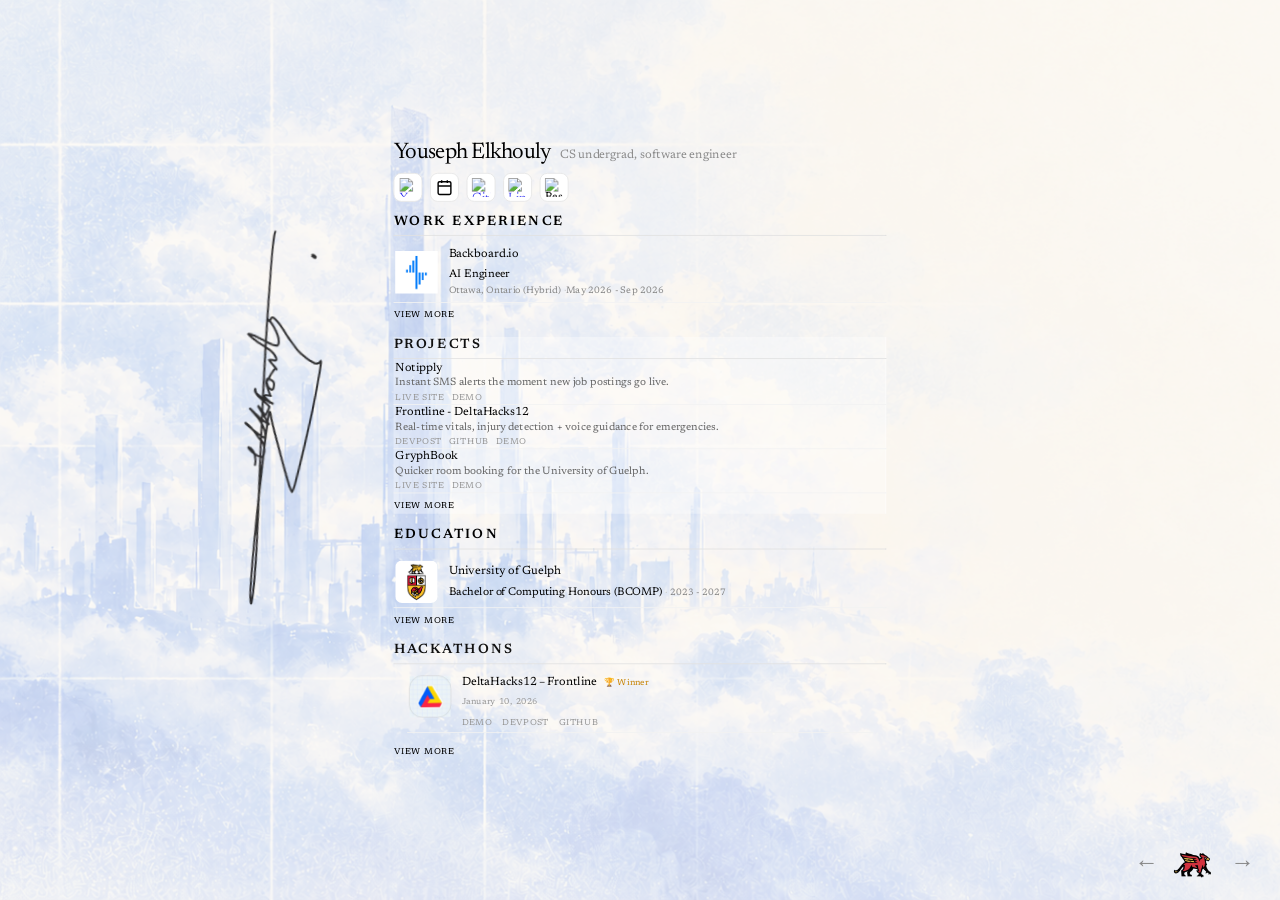
==== index.html @ 1db273cf "Add flashing baby blue star favicon" ====
<!DOCTYPE html>
<html lang="en">
<head>
  <meta charset="UTF-8" />
  <meta name="viewport" content="width=device-width, initial-scale=1.0" />
  <title>Youseph Elkhouly</title>
  <link href="https://fonts.googleapis.com/css2?family=Caveat:wght@500;600&display=swap" rel="stylesheet" />
  <link rel="preconnect" href="https://fonts.googleapis.com" />
  <link rel="preconnect" href="https://fonts.gstatic.com" crossorigin />
  <link href="https://fonts.googleapis.com/css2?family=Inter:wght@400;500;600;700&display=swap" rel="stylesheet" />
  <!-- Preconnect to external resources for faster loading -->
  <link rel="preconnect" href="https://cdn.jsdelivr.net" crossorigin />
  <link rel="preconnect" href="https://img.icons8.com" crossorigin />
  <link rel="dns-prefetch" href="https://cdn.jsdelivr.net" />
  <link rel="dns-prefetch" href="https://img.icons8.com" />
  <link rel="icon" type="image/svg+xml" href="favicon-star.svg" />
  <script>
    // Prevent flash by marking page as loaded immediately
    (function() {
      if (document.readyState === 'loading') {
        document.addEventListener('DOMContentLoaded', function() {
          document.documentElement.classList.add('page-loaded');
        });
      } else {
        document.documentElement.classList.add('page-loaded');
      }
    })();
  </script>
  <style>
    :root {
      --bg-color: #ffffff;
      --accent-color: #000000;
      --text-color: #000000;
      --light-accent: #000000;
    }
    * {
      margin: 0;
      padding: 0;
      box-sizing: border-box;
    }

    input, textarea, select, button {
      font-family: 'Helvetica Neue', Helvetica, Arial, sans-serif;
    }
    html, body {
      scroll-behavior: smooth;
      font-family: 'Helvetica Neue', Helvetica, Arial, sans-serif;
      font-weight: 300;
      overflow-x: hidden;
      background-color: var(--bg-color);
      color: var(--text-color);
      cursor: auto; /* Use default cursor */
    }

    /* Prevent flash of unstyled content - smooth loading */
    html {
      opacity: 1;
      transition: opacity 0.2s ease-in;
    }
    /* Custom Cursor - Disabled to prevent lag */
    .custom-cursor,
    .custom-cursor-dot {
      display: none;
    }

    /* Scroll Progress Indicator */
    .scroll-progress {
      position: fixed;
      top: 0;
      left: 0;
      width: 0%;
      height: 3px;
      background: linear-gradient(90deg, #000000, #000000);
      z-index: 10000;
      transition: width 0.1s ease-out;
      box-shadow: 0 2px 10px rgba(0, 0, 0, 0.3);
    }

    /* Top-left name + tagline + vertical social icons */
    .site-header {
      position: fixed;
      top: 1.75rem;
      left: 2rem;
      z-index: 1000;
      display: flex;
      flex-direction: column;
      align-items: flex-start;
      gap: 1.25rem;
    }
    .site-header-top {
      display: flex;
      align-items: baseline;
      gap: 0.9rem;
    }
    .site-brand {
      font-size: 1.25rem;
      font-weight: 700;
      letter-spacing: -0.02em;
      color: #000000;
      text-decoration: none;
    }
    .site-tagline {
      font-size: 0.95rem;
      font-weight: 400;
      color: #555555;
      white-space: nowrap;
    }
    .site-header .icon-buttons {
      margin-top: 0;
      flex-direction: column;
      align-items: flex-start;
      justify-content: flex-start;
      gap: 12px;
    }
    @media (max-width: 600px) {
      .site-header { top: 1.25rem; left: 1.25rem; gap: 0.9rem; }
      .site-brand { font-size: 1.05rem; }
      .site-tagline { display: none; }
    }

    nav {
      position: fixed;
      top: 0;
      left: 0;
      width: 100%;
      background: #ffffff;
      display: flex;
      justify-content: center;
      align-items: center;
      padding: 1rem 0;
      z-index: 1000;
      box-shadow: 0 1px 4px rgba(0,0,0,0.1);
      backdrop-filter: blur(10px);
      transition: box-shadow 0.3s ease;
      font-family: 'Helvetica Neue', Helvetica, Arial, sans-serif;
    }

    nav.scrolled {
      box-shadow: 0 4px 20px rgba(0,0,0,0.15);
    }
    nav a {
      margin: 0 8px;
      text-decoration: none;
      color: var(--accent-color);
      font-weight: 300;
      transition: all 0.3s ease;
      padding: 8px 12px;
      border-radius: 0;
      background-color: transparent;
    }
    nav a:hover {
      color: #ffffff;
      background-color: var(--accent-color);
      transform: translateY(-2px);
    }
    section {
      min-height: 100vh;
      padding: 100px 20px 40px;
      display: flex;
      flex-direction: column;
      justify-content: center;
      align-items: center;
      opacity: 1;
      transform: translateY(0);
      transition: transform 0.6s ease-out, opacity 0.6s ease-out;
    }

    /* Defer rendering of below-fold sections for faster initial paint */
    section:not(#hero) {
      content-visibility: auto;
      contain-intrinsic-size: 0 100vh;
    }

    /* Only animate sections that are not initially visible - prevent flash */
    html:not(.page-loaded) section:not(#hero) {
      opacity: 0;
      transform: translateY(50px);
      animation: fadeInUp 1s ease-out forwards;
    }

    section.visible {
      opacity: 1;
      transform: translateY(0);
    }

    /* Parallax effect for sections */
    section[data-parallax] {
      transform: translateY(0);
    }

    /* Only apply animation delays if page hasn't loaded yet */
    html:not(.page-loaded) section:nth-child(2) { animation-delay: 0.3s; }
    html:not(.page-loaded) section:nth-child(3) { animation-delay: 0.6s; }
    html:not(.page-loaded) section:nth-child(4) { animation-delay: 0.9s; }
    html:not(.page-loaded) section:nth-child(5) { animation-delay: 1.2s; }

    @keyframes fadeInUp {
      to {
        opacity: 1;
        transform: translateY(0);
      }
    }

    #hero {
      background: #ffffff;
      text-align: center;
      position: relative;
      overflow: hidden;
    }

    /* Divider between hero and experience sections */
    .section-divider {
      width: 100%;
      height: 8px;
      background: #ffffff;
      margin: 0;
      padding: 0;
      border: none;
    }

    /* Animated mesh gradient background - GPU optimized, delayed start */
    #hero::before {
      content: '';
      position: absolute;
      top: -50%;
      left: -50%;
      width: 200%;
      height: 200%;
      background:
        radial-gradient(circle at 20% 30%, rgba(0, 0, 0, 0.08) 0%, transparent 50%),
        radial-gradient(circle at 80% 70%, rgba(0, 0, 0, 0.06) 0%, transparent 50%),
        radial-gradient(circle at 50% 50%, rgba(0, 0, 0, 0.04) 0%, transparent 60%);
      animation: meshMove 20s ease-in-out infinite;
      animation-delay: 1s;
      animation-play-state: paused;
      pointer-events: none;
      z-index: 0;
      will-change: transform;
      transform: translateZ(0);
    }

    /* Start background animations after page loads */
    html.page-loaded #hero::before {
      animation-play-state: running;
    }

    #hero::after {
      content: '';
      position: absolute;
      top: 0;
      left: 0;
      right: 0;
      bottom: 0;
      background:
        linear-gradient(45deg, transparent 30%, rgba(0, 0, 0, 0.02) 50%, transparent 70%),
        linear-gradient(-45deg, transparent 30%, rgba(0, 0, 0, 0.02) 50%, transparent 70%);
      background-size: 200px 200px;
      animation: gridMove 30s linear infinite;
      animation-delay: 1s;
      animation-play-state: paused;
      pointer-events: none;
      z-index: 0;
      opacity: 0.2;
      will-change: background-position;
    }

    html.page-loaded #hero::after {
      animation-play-state: running;
    }

    /* Respect user's motion preferences */
    @media (prefers-reduced-motion: reduce) {
      #hero::before,
      #hero::after,
      .hero-orb,
      .icon-btn,
      .scroll-down {
        animation: none !important;
      }
      .hero-orb {
        opacity: 0.3;
      }
    }

    @keyframes meshMove {
      0%, 100% {
        transform: translate(0, 0) scale(1) rotate(0deg);
      }
      33% {
        transform: translate(5%, 3%) scale(1.1) rotate(2deg);
      }
      66% {
        transform: translate(-3%, 5%) scale(0.95) rotate(-2deg);
      }
    }

    @keyframes gridMove {
      0% {
        background-position: 0 0;
      }
      100% {
        background-position: 200px 200px;
      }
    }

    /* Floating orbs effect */
    .hero-orbs {
      position: absolute;
      top: 0;
      left: 0;
      width: 100%;
      height: 100%;
      overflow: hidden;
      pointer-events: none;
      z-index: 0;
    }

    .hero-orb {
      position: absolute;
      border-radius: 50%;
      background: radial-gradient(circle, rgba(0, 0, 0, 0.06) 0%, transparent 70%);
      filter: blur(20px);
      animation: orbFloat 25s infinite ease-in-out;
      animation-play-state: paused;
      will-change: transform, opacity;
      transform: translateZ(0);
      backface-visibility: hidden;
      opacity: 0.3;
    }

    html.page-loaded .hero-orb {
      animation-play-state: running;
    }

    .hero-orb:nth-child(1) {
      width: 400px;
      height: 400px;
      top: 10%;
      left: 10%;
      animation-delay: 0s;
    }

    .hero-orb:nth-child(2) {
      width: 300px;
      height: 300px;
      top: 60%;
      right: 15%;
      animation-delay: 5s;
    }

    .hero-orb:nth-child(3) {
      width: 350px;
      height: 350px;
      bottom: 20%;
      left: 50%;
      animation-delay: 10s;
    }

    @keyframes orbFloat {
      0%, 100% {
        transform: translate(0, 0) scale(1);
        opacity: 0.3;
      }
      25% {
        transform: translate(50px, -80px) scale(1.2);
        opacity: 0.5;
      }
      50% {
        transform: translate(-30px, 60px) scale(0.8);
        opacity: 0.4;
      }
      75% {
        transform: translate(40px, 50px) scale(1.1);
        opacity: 0.45;
      }
    }

    /* Ensure hero content is above background */
    #hero > *:not(.hero-orbs) {
      position: relative;
      z-index: 1;
    }

    .hero-title {
      font-size: 3rem;
      margin-bottom: 1rem;
      opacity: 1;
      color: var(--text-color);
      position: relative;
      font-weight: 300;
      font-family: 'Helvetica Neue', Helvetica, Arial, sans-serif;
      display: inline-block;
      letter-spacing: 0.5px;
    }

    /* Character animation styles - GPU optimized */
    .hero-title .char {
      display: inline-block;
      opacity: 0;
      transform: translateY(30px);
      will-change: transform, opacity;
    }

    .hero-title .char.animate {
      animation: charReveal 0.5s cubic-bezier(0.16, 1, 0.3, 1) forwards;
    }

    .hero-title .char.space {
      width: 0.35em;
    }

    @keyframes charReveal {
      0% {
        opacity: 0;
        transform: translateY(30px);
      }
      100% {
        opacity: 1;
        transform: translateY(0);
      }
    }

    /* Hero title wrapper */
    .hero-title-wrapper {
      position: relative;
      display: inline-block;
    }


    /* Glow effects disabled for performance */

    /* Legacy animation fallback - only if JS fails */
    html:not(.page-loaded) .hero-title {
      opacity: 0;
      transform: translateY(30px);
      animation: heroTitleEntrance 0.6s ease-out 0.3s forwards;
    }

    @keyframes heroTitleEntrance {
      to {
        opacity: 1;
        transform: translateY(0);
      }
    }


    .hero-subtitle {
      font-size: 1.2rem;
      max-width: 600px;
      opacity: 1;
      transform: translateY(0);
      color: var(--text-color);
      font-weight: 300;
      font-family: 'Helvetica Neue', Helvetica, Arial, sans-serif;
      letter-spacing: 0.5px;
    }

    /* Only animate if page is not loaded yet */
    html:not(.page-loaded) .hero-subtitle {
      opacity: 0;
      transform: translateY(30px);
      animation: heroSubtitleEntrance 1s ease-out 0.8s forwards;
    }

    @keyframes heroSubtitleEntrance {
      0% {
        opacity: 0;
        transform: translateY(30px);
      }
      100% {
        opacity: 1;
        transform: translateY(0);
      }
    }

    @keyframes iconFloat {
      0%, 100% {
        transform: translateY(0px) rotate(0deg);
      }
      25% {
        transform: translateY(-8px) rotate(2deg);
      }
      50% {
        transform: translateY(-4px) rotate(0deg);
      }
      75% {
        transform: translateY(-12px) rotate(-2deg);
      }
    }

    /* Enhanced icon buttons animation */
    .icon-buttons {
      position: fixed;
      left: 50%;
      bottom: 1.75rem;
      transform: translateX(-50%);
      z-index: 1000;
      display: flex;
      flex-direction: row;
      gap: 14px;
      justify-content: center;
      align-items: center;
      opacity: 0;
      animation: iconButtonsEntranceBottom 1s ease-out 1.2s forwards;
    }

    @keyframes iconButtonsEntranceBottom {
      0% { opacity: 0; transform: translate(-50%, 16px); }
      100% { opacity: 1; transform: translate(-50%, 0); }
    }

    @keyframes iconButtonsEntrance {
      0% {
        opacity: 0;
        transform: translateY(20px);
      }
      100% {
        opacity: 1;
        transform: translateY(0);
      }
    }

    .icon-btn {
      width: 56px;
      height: 56px;
      display: inline-flex;
      justify-content: center;
      align-items: center;
      background-color: #ffffff;
      border: 1px solid #cccccc;
      border-radius: 50%;
      transition: all 0.4s cubic-bezier(0.175, 0.885, 0.32, 1.275);
      padding: 9px;
      cursor: pointer;
      position: relative;
      overflow: hidden;
      animation: iconFloat 8s ease-in-out infinite;
      animation-play-state: paused;
      animation-delay: 2s;
    }

    html.page-loaded .icon-btn {
      animation-play-state: running;
    }

    .icon-btn:nth-child(1) {
      animation-delay: 0s;
    }

    .icon-btn:nth-child(2) {
      animation-delay: 0.2s;
    }

    .icon-btn:nth-child(3) {
      animation-delay: 0.4s;
    }

    .icon-btn:nth-child(4) {
      animation-delay: 0.6s;
    }

    .icon-btn:nth-child(5) {
      animation-delay: 0.8s;
    }

    .icon-btn::before {
      content: '';
      position: absolute;
      top: 0;
      left: -100%;
      width: 100%;
      height: 100%;
      background: linear-gradient(90deg, transparent, rgba(0,0,0,0.1), transparent);
      transition: left 0.5s;
    }

    .icon-btn:hover::before {
      left: 100%;
    }

    .icon-btn:hover {
      background-color: #000000;
      transform: translateY(-5px) scale(1.1);
      box-shadow: 0 8px 25px rgba(0, 0, 0, 0.2);
    }

    /* Special hover effect for resume button */
    .icon-btn[title="Resume"]:hover {
      background-color: #000000;
      transform: translateY(-8px) scale(1.15);
      box-shadow: 0 12px 30px rgba(0, 0, 0, 0.2);
    }

    .icon-btn[title="Resume"]:active {
      transform: translateY(-3px) scale(1.05);
      background-color: #000000;
    }

    .icon-btn img {
      width: 22px;
      height: 22px;
      filter: brightness(0) invert(0);
      transition: transform 0.3s ease;
    }

    .icon-btn:hover img {
      transform: scale(1.1) rotate(5deg);
      filter: brightness(0) invert(1);
    }

    .icon-btn svg {
      width: 22px;
      height: 22px;
      color: var(--accent-color);
      transition: transform 0.3s ease;
    }

    .icon-btn:hover svg {
      transform: scale(1.1) rotate(5deg);
    }

    /* Enhanced scroll down animation */
    .scroll-down {
      margin-top: 30px;
      font-size: 2rem;
      color: var(--accent-color);
      text-decoration: none;
      animation: bounce 2s infinite, scrollDownEntrance 1s ease-out 1.5s both;
      opacity: 0;
      transform: translateY(20px);
    }

    @keyframes scrollDownEntrance {
      0% {
        opacity: 0;
        transform: translateY(20px);
      }
      100% {
        opacity: 1;
        transform: translateY(0);
      }
    }

    @keyframes bounce {
      0%, 100% { transform: translateY(0); }
      50% { transform: translateY(8px); }
    }

    #projects, #contact {
      background: var(--bg-color);
    }

    h1, h2, h3, h4, h5, h6 {
      font-family: 'Helvetica Neue', Helvetica, Arial, sans-serif;
    }

    h2 {
      font-size: 2.5rem;
      margin-bottom: 1.5rem;
      color: var(--accent-color);
    }

    .project-item, .contact-info {
      max-width: 700px;
      text-align: center;
    }

    .project-item {
      margin-bottom: 2rem;
    }


    .skills-grid {
      margin-top: 2rem;
      display: flex;
      flex-wrap: wrap;
      justify-content: flex-start;
      gap: 16px;
    }

    .skills-section {
      max-width: 1200px;
      margin: 0 auto;
      padding: 0 20px;
    }

    .skill {
      width: 50px;
      height: 50px;
    }

.skill img {
  width: 100%;
  height: 100%;
  object-fit: contain;
  transition: all 0.3s ease;
  cursor: pointer;
  border-radius: 8px;
}

.skill img:hover {
  transform: scale(1.15) translateY(-5px);
  box-shadow: 0 10px 30px rgba(0,0,0,0.2);
  z-index: 10;
  position: relative;
}

    @media (max-width: 768px) {
      /* Reduce animations on mobile for better performance */
      #hero::before {
        animation: none;
        opacity: 0.5;
      }
      #hero::after {
        animation: none;
      }
      .hero-orb {
        animation-duration: 40s; /* Slower = less CPU */
        filter: blur(15px); /* Less blur = better performance */
      }
      .icon-btn {
        animation: none; /* Disable floating on mobile */
      }

      nav {
        padding: 1rem;
        flex-wrap: wrap;
        justify-content: center;
        gap: 10px;
      }

      nav a {
        margin: 4px;
        font-size: 0.95rem;
        font-weight: 300;
        padding: 8px 15px;
        flex: 0 1 auto;
        text-align: center;
        min-width: max-content;
        border-radius: 0;
        background-color: transparent;
      }

      .hero-title {
        font-size: 2.2rem;
      }

      .hero-subtitle {
        font-size: 1.1rem;
      }

      h2 {
        font-size: 2rem;
      }

      .experience-education {
        flex-direction: column;
        align-items: center;
        gap: 60px;
      }

      .experience, .education {
        max-width: 90%;
        text-align: center;
      }

      .experience h3, .education h3 {
        text-align: center;
      }

      .experience li, .education li {
        flex-direction: column;
        align-items: flex-start;
        text-align: left;
      }

      .experience li img, .education li img {
        margin-bottom: 10px;
      }

    }

    @media (max-width: 480px) {
      nav {
        padding: 0.8rem;
        gap: 8px;
      }

      nav a {
        margin: 3px;
        font-size: 0.9rem;
        font-weight: 300;
        border-radius: 0;
        background-color: transparent;
        padding: 8px 12px;
        width: auto;
      }

      section {
        padding-top: 140px; /* Increase top padding to account for wrapped nav items */
      }

      .project-card {
        width: 90%;
      }

      .tech-tags {
        justify-content: center;
      }

      .project-content {
        padding: 14px;
      }

      .timeline-content {
        padding: 1rem;
      }

      .timeline-date {
        font-size: 0.8rem;
      }

      .project-content h3 {
        font-size: 1rem;
      }

      .project-content p {
        font-size: 0.85rem;
      }
    }

    .experience-education {
  margin-top: 3rem;
  display: flex;
  flex-wrap: wrap;
  justify-content: center;
  gap: 40px;
}

.experience, .education {
  flex: 1 1 300px;
  max-width: 500px;
}

.experience h3, .education h3 {
  font-size: 1.5rem;
  margin-bottom: 1rem;
  color: var(--accent-color);
  text-align: center;
}

.experience-blog-button {
  background: transparent;
  color: rgba(0, 0, 0, 0.85);
  padding: 8px 16px;
  border: 1px solid rgba(0, 0, 0, 0.25);
  border-radius: 8px;
  font-size: 0.8rem;
  font-weight: 300;
  letter-spacing: 0.02em;
  text-decoration: none;
  transition: all 0.25s ease;
  cursor: pointer;
  display: inline-flex;
  align-items: center;
  gap: 6px;
  margin-top: 8px;
  position: absolute;
  right: 16px;
  top: 16px;
  backdrop-filter: blur(8px);
}

.experience-blog-button:hover {
  background: rgba(0, 0, 0, 0.1);
  border-color: rgba(0, 0, 0, 0.4);
  color: #000000;
  transform: translateY(-2px);
  box-shadow: 0 4px 16px rgba(0, 0, 0, 0.1);
}

.experience-blog-button::before {
  content: '';
  display: inline-block;
  width: 14px;
  height: 14px;
  background: url("data:image/svg+xml,%3Csvg xmlns='http://www.w3.org/2000/svg' viewBox='0 0 24 24' fill='none' stroke='%23000000' stroke-width='2' stroke-linecap='round' stroke-linejoin='round'%3E%3Crect x='3' y='3' width='7' height='7'/%3E%3Crect x='14' y='3' width='7' height='7'/%3E%3Crect x='3' y='14' width='7' height='7'/%3E%3Crect x='14' y='14' width='7' height='7'/%3E%3C/svg%3E") center/contain no-repeat;
  opacity: 0.9;
}

.experience ul, .education ul {
  list-style: none;
  padding: 0;
}

.experience li, .education li {
  display: flex;
  align-items: flex-start;
  gap: 20px;
  margin-bottom: 2rem;
  background: #f5f5f5;
  padding: 2rem;
  border-radius: 16px;
  box-shadow: 0 4px 20px rgba(0,0,0,0.08);
  border: 1px solid #e0e0e0;
  transition: all 0.4s cubic-bezier(0.4, 0, 0.2, 1);
  position: relative;
  opacity: 0;
  transform: translateY(40px);
  font-weight: 300;
  min-height: 140px;
}

/* Same-size logo box for every experience/education item */
.experience li > a:first-of-type,
.education li > a:first-of-type {
  flex-shrink: 0;
  width: 56px;
  height: 56px;
  display: flex;
  align-items: center;
  justify-content: center;
  border-radius: 12px;
  overflow: hidden;
  background: rgba(0, 0, 0, 0.05);
}

.experience li > a:first-of-type img,
.education li > a:first-of-type img {
  width: 40px;
  height: 40px;
  object-fit: contain;
}

.experience li strong, .education li strong {
  font-weight: 300;
}

.experience li p, .education li p {
  font-weight: 300;
}

.experience li.animate-in, .education li.animate-in {
  animation: slideDownFadeIn 0.7s cubic-bezier(0.4, 0, 0.2, 1) forwards;
}

.experience li:nth-child(1).animate-in {
  animation-delay: 0.1s;
}

.experience li:nth-child(2).animate-in {
  animation-delay: 0.25s;
}

.experience li:nth-child(3).animate-in {
  animation-delay: 0.4s;
}

.education li:nth-child(1).animate-in {
  animation-delay: 0.1s;
}

.education li:nth-child(2).animate-in {
  animation-delay: 0.25s;
}

@keyframes slideDownFadeIn {
  from {
    opacity: 0;
    transform: translateY(40px);
  }
  to {
    opacity: 1;
    transform: translateY(0);
  }
}

.experience li:hover, .education li:hover {
  transform: translateY(-4px);
  box-shadow: 0 8px 30px rgba(0,0,0,0.4);
}

.experience img, .education img {
  width: 40px;
  height: 40px;
  object-fit: contain;
  display: block;
  margin: 0;
  padding: 0;
}

.experience li div, .education li div {
  flex: 1;
  font-weight: 300;
}

.date {
  font-size: 0.85rem;
  color: #aaa;
  font-weight: 300;
}

/* Key Responsibilities Dropdown Styles */
.responsibilities-toggle {
  cursor: pointer;
  display: inline-flex;
  align-items: center;
  justify-content: center;
  gap: 0;
  margin-top: 0;
  margin-left: 0;
  padding: 0;
  background-color: transparent;
  border-radius: 0;
  border: none;
  transition: all 0.2s ease;
  font-size: 0.7rem;
  color: var(--accent-color);
  font-weight: 300;
  width: 12px;
  height: 12px;
}

/* Education Dropdown Styles */
.education-toggle {
  cursor: pointer;
  display: inline-flex;
  align-items: center;
  justify-content: center;
  gap: 0;
  margin-top: 0;
  margin-left: 0;
  padding: 0;
  background-color: transparent;
  border-radius: 0;
  border: none;
  transition: all 0.2s ease;
  font-size: 0.7rem;
  color: var(--accent-color);
  font-weight: 300;
  width: 12px;
  height: 12px;
}

.education-toggle:hover {
  background-color: transparent;
  border: none;
  color: var(--light-accent);
}

.education-dropdown {
  max-height: 0;
  overflow: hidden;
  transition: max-height 0.3s ease-out;
  margin: 0;
}

.education-dropdown.active {
  max-height: 600px;
  margin: 8px 0 0 0;
}

.education-content {
  padding: 16px 0 0 0;
  border-top: 1px solid rgba(0, 0, 0, 0.08);
  margin-top: 12px;
}

.education-content p {
  margin: 8px 0;
  color: rgba(0, 0, 0, 0.9);
  line-height: 1.6;
  font-weight: 300;
}

.education-arrow {
  transition: transform 0.2s ease;
}

.education-dropdown.active .education-arrow {
  transform: rotate(180deg);
}

.responsibilities-toggle:hover {
  background-color: transparent;
  border: none;
  color: var(--light-accent);
}

.responsibilities-dropdown {
  max-height: 0;
  overflow: hidden;
  transition: max-height 0.3s ease-out;
  margin: 0;
}

.responsibilities-dropdown.active {
  max-height: 600px;
  margin: 8px 0 0 0;
}

.responsibilities-content {
  padding: 16px 0 0 0;
  margin-top: 12px;
  border-top: 1px solid rgba(0, 0, 0, 0.08);
}

.responsibilities-content p {
  margin-bottom: 8px;
  line-height: 1.6;
  color: rgba(0, 0, 0, 0.9);
  font-size: 0.9rem;
  font-weight: 300;
}

.responsibilities-content .detail-label,
.education-content .detail-label {
  font-size: 0.7rem;
  font-weight: 300;
  letter-spacing: 0.12em;
  text-transform: uppercase;
  color: rgba(0, 0, 0, 0.5);
  margin-bottom: 10px;
  margin-top: 16px;
}

.responsibilities-content .detail-label:first-child,
.education-content .detail-label:first-child {
  margin-top: 0;
}

.responsibilities-arrow {
  transition: transform 0.3s ease;
  font-size: 0.8rem;
}

.responsibilities-arrow.rotated {
  transform: rotate(180deg);
}


.experience h3, .education h3 {
  font-size: 1.5rem;
  margin-bottom: 1rem;
  color: var(--accent-color);
  text-align: left; /* changed from center to left */
}



.scroll-offset-anchor {
  position: relative;
  top: -80px; /* Adjust based on your nav height */
  height: 0;
  visibility: hidden;
}

#projects {
  padding: 100px 20px 40px;
  background-color: rgba(255, 255, 255, 0.35);
}

#projects .container {
  max-width: 1200px;
  margin: 0 auto;
  text-align: center;
}

.project-section {
  margin-bottom: 4rem;
}

.section-title {
  display: flex;
  align-items: center;
  justify-content: center;
  gap: 0.5rem;
  font-size: 1.8rem;
  color: var(--accent-color);
  margin-bottom: 2rem;
  font-weight: 300;
}

.section-icon {
  font-size: 1.5rem;
}

.projects-grid {
  display: grid;
  grid-template-columns: repeat(auto-fit, minmax(300px, 1fr));
  gap: 1.5rem;
  margin-top: 2rem;
}

.project-card {
  background: #f5f5f5;
  border: 1px solid #e0e0e0;
  border-radius: 16px;
  box-shadow: 0 4px 20px rgba(0,0,0,0.08);
  overflow: hidden;
  text-align: left;
  display: flex;
  flex-direction: column;
  transition: all 0.3s ease;
  position: relative;
  opacity: 0;
  transform: translateY(30px) scale(0.95);
  transition: opacity 0.6s ease-out, transform 0.6s ease-out, box-shadow 0.3s ease;
  min-height: 480px;
}

.project-card .project-content {
  flex: 1;
  display: flex;
  flex-direction: column;
}

.project-card .project-buttons {
  margin-top: auto;
}

.project-card.scroll-reveal {
  opacity: 1;
  transform: translateY(0) scale(1);
}

.project-card:hover {
  transform: translateY(-8px);
  box-shadow: 0 8px 30px rgba(0,0,0,0.2);
}

.project-image {
  position: relative;
  width: 100%;
  height: 160px;
  overflow: hidden;
}

.project-card img {
  width: 100%;
  height: 100%;
  object-fit: cover;
  transition: transform 0.3s ease;
}

.project-card:hover img {
  transform: scale(1.05);
}

.project-status {
  position: absolute;
  top: 12px;
  right: 12px;
  padding: 4px 12px;
  border-radius: 20px;
  font-size: 0.75rem;
  font-weight: 300;
  text-transform: uppercase;
  letter-spacing: 0.5px;
}

.project-status.ongoing {
  background: #ff6b35;
  color: black;
}

.project-status.completed {
  background: #4CAF50;
  color: black;
}

.project-content {
  padding: 1rem;
  flex: 1;
  display: flex;
  flex-direction: column;
}

.project-content h3 {
  margin: 0 0 0.3rem 0;
  font-size: 1.1rem;
  color: #000000;
  font-weight: 300;
}

.project-description {
  margin: 0 0 0.8rem 0;
  font-size: 0.85rem;
  line-height: 1.5;
  color: #000000;
  font-weight: 300;
  flex: 1;
}

.tech-tags {
  display: flex;
  flex-wrap: wrap;
  gap: 4px;
  margin-bottom: 1rem;
}

.tech-tags span {
  background: #000000;
  color: #ffffff;
  padding: 3px 8px;
  border-radius: 12px;
  font-size: 0.7rem;
  font-weight: 300;
  transition: background-color 0.2s ease;
}

.tech-tags span:hover {
  background: #444444;
  color: #ffffff;
}

.project-buttons {
  display: flex;
  gap: 8px;
  margin-top: auto;
}

.btn {
  flex: 1;
  text-align: center;
  padding: 8px 12px;
  font-size: 0.8rem;
  font-weight: 300;
  font-family: 'Helvetica Neue', Helvetica, Arial, sans-serif;
  border-radius: 6px;
  text-decoration: none;
  transition: all 0.2s ease;
  border: none;
  cursor: pointer;
  display: flex;
  align-items: center;
  justify-content: center;
  gap: 4px;
}

.btn-primary {
  background: var(--accent-color);
  color: black;
}

/* Project card buttons should be black */
.project-card .btn-primary,
.project-card .btn-secondary,
.project-card .btn {
  background: #000000;
  color: #ffffff;
  border: none;
}

.project-card .btn-primary svg,
.project-card .btn-secondary svg,
.project-card .btn svg {
  fill: #ffffff;
}

.project-card .btn-primary:hover,
.project-card .btn-secondary:hover,
.project-card .btn:hover {
  background: #444444;
  transform: translateY(-2px);
}

.btn-primary:hover {
  background: #444444;
  transform: translateY(-2px);
}

.btn-secondary {
  background: var(--accent-color);
  color: #ffffff;
  border: none;
}

.btn-secondary:hover {
  background: #444444;
  transform: translateY(-2px);
}

/* Hackathon Button Hover Effects */
.hackathon-buttons .btn:hover {
  background: #444444 !important;
  transform: translateY(-2px);
}

.hackathon-buttons .btn {
  font-family: 'Helvetica Neue', Helvetica, Arial, sans-serif;
  font-weight: 300;
}

/* Modern Hackathons Section */
#hackathons {
  padding: 4rem 2rem;
}

#hackathons h2 {
  text-align: center;
  margin-bottom: 3rem;
  font-size: 2.5rem;
  font-weight: 300;
  color: #000000;
}

.hackathons-grid {
  display: grid;
  grid-template-columns: repeat(auto-fit, minmax(380px, 1fr));
  gap: 2rem;
  max-width: 1200px;
  margin: 0 auto;
  padding: 0 1rem;
}

.hackathon-card {
  background: linear-gradient(135deg, #f5f5f5 0%, #eeeeee 100%);
  border-radius: 24px;
  padding: 2rem;
  border: 1px solid rgba(0, 0, 0, 0.08);
  transition: all 0.4s cubic-bezier(0.4, 0, 0.2, 1);
  position: relative;
  overflow: hidden;
  box-shadow: 0 8px 32px rgba(0, 0, 0, 0.08);
}

.hackathon-card::before {
  content: '';
  position: absolute;
  top: 0;
  left: 0;
  right: 0;
  height: 4px;
  background: linear-gradient(90deg, var(--accent-color), #666666);
  opacity: 0;
  transition: opacity 0.4s ease;
}

.hackathon-card:hover::before {
  opacity: 1;
}

.hackathon-card:hover {
  transform: translateY(-8px);
  box-shadow: 0 16px 48px rgba(0, 0, 0, 0.12);
  border-color: rgba(0, 0, 0, 0.15);
}

.hackathon-header {
  display: flex;
  align-items: flex-start;
  gap: 1.25rem;
  margin-bottom: 1.5rem;
}

.hackathon-logo-wrapper {
  flex-shrink: 0;
  width: 72px;
  height: 72px;
  border-radius: 16px;
  background: rgba(0, 0, 0, 0.03);
  display: flex;
  align-items: center;
  justify-content: center;
  border: 1px solid rgba(0, 0, 0, 0.1);
  transition: all 0.3s ease;
  backdrop-filter: blur(10px);
}

.hackathon-card:hover .hackathon-logo-wrapper {
  transform: scale(1.1) rotate(5deg);
  background: rgba(0, 0, 0, 0.05);
  border-color: rgba(0, 0, 0, 0.2);
}

.hackathon-logo-wrapper img {
  width: 50px;
  height: 50px;
  object-fit: contain;
}

.hackathon-info {
  flex: 1;
}

.hackathon-date {
  color: var(--accent-color);
  font-size: 0.85rem;
  font-weight: 300;
  margin-bottom: 0.5rem;
  letter-spacing: 0.5px;
}

.hackathon-title {
  font-size: 1.35rem;
  font-weight: 300;
  color: #000000;
  margin: 0 0 0.5rem 0;
  line-height: 1.3;
}

.hackathon-location {
  color: rgba(0, 0, 0, 0.7);
  font-size: 0.9rem;
  font-weight: 300;
  margin: 0;
}

.hackathon-participants {
  color: rgba(0, 0, 0, 0.6);
  font-size: 0.85rem;
  font-weight: 300;
  margin: 0.25rem 0 0 0;
}

.hackathon-winner-badge {
  position: absolute;
  top: 50px;
  right: 35px;
  display: inline-flex;
  align-items: center;
  gap: 6px;
  background: linear-gradient(135deg, #FFD700 0%, #FFA500 100%);
  color: #000000;
  padding: 6px 12px;
  border-radius: 20px;
  font-size: 0.75rem;
  font-weight: 300;
  text-transform: uppercase;
  letter-spacing: 0.5px;
  box-shadow: 0 2px 8px rgba(255, 215, 0, 0.3);
  z-index: 10;
}

.hackathon-winner-badge svg {
  width: 16px;
  height: 16px;
  fill: #000000;
}

.hackathon-mentor-badge {
  position: absolute;
  top: 50px;
  right: 35px;
  display: inline-flex;
  align-items: center;
  gap: 6px;
  background: linear-gradient(135deg, #4A90E2 0%, #357ABD 100%);
  color: #ffffff;
  padding: 6px 12px;
  border-radius: 20px;
  font-size: 0.75rem;
  font-weight: 300;
  text-transform: uppercase;
  letter-spacing: 0.5px;
  box-shadow: 0 2px 8px rgba(74, 144, 226, 0.3);
  z-index: 10;
}

.hackathon-mentor-badge svg {
  width: 16px;
  height: 16px;
  fill: #ffffff;
}

.hackathon-description {
  color: rgba(0, 0, 0, 0.85);
  font-size: 0.95rem;
  line-height: 1.7;
  margin-bottom: 1.75rem;
  font-weight: 300;
}

.hackathon-buttons {
  display: flex;
  gap: 0.75rem;
  flex-wrap: wrap;
  align-items: center;
}

.hackathon-buttons .btn {
  background: #000000;
  color: #ffffff;
  border: 1px solid rgba(0, 0, 0, 0.15);
  padding: 0.65rem 1.25rem;
  border-radius: 12px;
  text-decoration: none;
  font-size: 0.9rem;
  display: inline-flex;
  align-items: center;
  gap: 0.5rem;
  font-weight: 300;
  transition: all 0.3s ease;
  backdrop-filter: blur(10px);
  white-space: nowrap;
  flex: 0 0 auto;
  flex-shrink: 0;
}

.hackathon-buttons .btn svg {
  width: 16px;
  height: 16px;
  fill: currentColor;
}

.hackathon-buttons .btn:hover {
  background: #333333;
  border-color: rgba(0, 0, 0, 0.3);
  transform: translateY(-2px);
  box-shadow: 0 4px 12px rgba(0, 0, 0, 0.15);
}

.hackathon-buttons .btn:active {
  transform: translateY(0);
}

/* Responsive */
@media (max-width: 768px) {
  .hackathons-grid {
    grid-template-columns: 1fr;
    gap: 1.5rem;
    padding: 0;
  }

  .hackathon-card {
    padding: 1.5rem;
    border-radius: 20px;
  }

  .hackathon-header {
    gap: 1rem;
  }

  .hackathon-logo-wrapper {
    width: 64px;
    height: 64px;
  }

  .hackathon-title {
    font-size: 1.2rem;
    margin-bottom: 0.75rem;
  }

  .hackathon-winner-badge,
  .hackathon-mentor-badge {
    position: static;
    display: inline-flex;
    margin-left: 0.5rem;
    margin-bottom: 0.5rem;
    vertical-align: middle;
    padding: 4px 10px;
    font-size: 0.65rem;
  }

  .hackathon-winner-badge svg,
  .hackathon-mentor-badge svg {
    width: 14px;
    height: 14px;
  }

  .hackathon-info {
    position: relative;
    padding-bottom: 0;
  }

  .hackathon-location {
    margin-top: 0.5rem;
  }
}


/* Typewriter cursor animation */
@keyframes blink {
  0%, 50% { opacity: 1; }
  51%, 100% { opacity: 0; }
}

/* Fade in animation for skills */
@keyframes fadeInUp {
  from {
    opacity: 0;
    transform: translateY(30px);
  }
  to {
    opacity: 1;
    transform: translateY(0);
  }
}

.skill {
  opacity: 0;
  transform: translateY(30px);
  transition: all 0.6s ease-out;
}

.skill.fade-in {
  opacity: 1;
  transform: translateY(0);
}

/* .skill.floating {
  animation: float 3s ease-in-out infinite;
}

.skill.floating:nth-child(odd) {
  animation-delay: 0.5s;
} */

/* Resume Modal Styles */
.resume-modal {
  display: none;
  position: fixed;
  z-index: 1000;
  left: 0;
  top: 0;
  width: 100%;
  height: 100%;
  background-color: rgba(0, 0, 0, 0.7);
  backdrop-filter: blur(3px);
  animation: fadeIn 0.3s ease-out;
  overflow: hidden;
}

.resume-modal.show {
  display: flex;
  align-items: center;
  justify-content: center;
}

.resume-modal-content {
  background: #000000;
  border-radius: 8px;
  box-shadow: 0 10px 30px rgba(0, 0, 0, 0.2);
  max-width: 85vw;
  max-height: 85vh;
  width: 800px;
  height: 1000px;
  overflow: hidden;
  position: relative;
  animation: slideIn 0.3s ease-out;
  border: 1px solid #e0e0e0;
  margin: 7.5% auto;
}

.resume-modal-header {
  display: flex;
  justify-content: space-between;
  align-items: center;
  padding: 12px 16px;
  background: #f5f5f5;
  border-bottom: 1px solid #d0d0d0;
  border-radius: 8px 8px 0 0;
}


.resume-modal-title {
  font-size: 1.1rem;
  font-weight: 300;
  color: #555;
  margin: 0;
}

.resume-modal-close {
  background: none;
  border: none;
  font-size: 24px;
  cursor: pointer;
  color: #888;
  padding: 6px;
  border-radius: 3px;
  width: 32px;
  height: 32px;
  display: flex;
  align-items: center;
  justify-content: center;
  transition: all 0.2s ease;
  font-weight: 300;
  line-height: 1;
}

.resume-modal-close:hover,
.resume-modal-close:focus {
  background: #e0e0e0;
  color: #000000;
  text-decoration: none;
}

.resume-modal-body {
  height: calc(100% - 50px);
  overflow: auto;
  padding: 0;
  scroll-behavior: smooth;
}

.resume-iframe {
  width: 100%;
  height: 100%;
  border: none;
  min-height: 900px;
  overflow: auto;
}

@keyframes fadeIn {
  from { opacity: 0; }
  to { opacity: 1; }
}

@keyframes slideIn {
  from {
    opacity: 0;
    transform: scale(0.95) translateY(-30px);
  }
  to {
    opacity: 1;
    transform: scale(1) translateY(0);
  }
}

@media (max-width: 768px) {
  .resume-modal-content {
    width: 95vw;
    height: 90vh;
    max-width: 95vw;
    max-height: 90vh;
    border-radius: 6px;
    margin: 5% auto;
  }

  .resume-modal {
    background-color: rgba(0, 0, 0, 0.6);
  }

  .resume-modal-header {
    padding: 12px 16px;
  }

  .resume-modal-title {
    font-size: 1rem;
  }

  .resume-modal-body {
    overflow: auto;
    scroll-behavior: smooth;
  }

  .resume-iframe {
    min-height: 700px;
    overflow: auto;
  }
}

/* .skill.floating:nth-child(even) {
  animation-delay: 1s;
} */

@keyframes float {
  0%, 100% {
    transform: translateY(0px) rotate(0deg);
  }
  25% {
    transform: translateY(-10px) rotate(1deg);
  }
  50% {
    transform: translateY(-5px) rotate(0deg);
  }
  75% {
    transform: translateY(-15px) rotate(-1deg);
  }
}

/* Experience and Education Logo Hover Effects */
.experience img, .education img {
  transition: all 0.3s ease;
  cursor: pointer;
  border-radius: 8px;
  display: block;
  margin: 0;
  padding: 0;
}

/* Tech Stack – Experience & Education (modern chip style) */
.tech-stack-container {
  display: flex;
  flex-wrap: wrap;
  gap: 8px;
  margin-bottom: 1.25rem;
  align-items: center;
}

.experience .tech-tag,
.education .tech-tag {
  display: inline-flex;
  align-items: center;
  justify-content: center;
  gap: 6px;
  background: rgba(0, 0, 0, 0.06);
  padding: 6px 12px;
  border-radius: 100px;
  font-size: 0.8rem;
  font-weight: 300;
  color: rgba(0, 0, 0, 0.9);
  min-height: 32px;
  min-width: 100px;
  transition: all 0.2s ease;
  border: 1px solid rgba(0, 0, 0, 0.1);
  box-sizing: border-box;
  font-family: 'Helvetica Neue', Helvetica, Arial, sans-serif;
  backdrop-filter: blur(8px);
}

.experience .tech-tag:hover,
.education .tech-tag:hover {
  background: rgba(0, 0, 0, 0.12);
  border-color: rgba(0, 0, 0, 0.2);
  transform: translateY(-1px);
  box-shadow: 0 4px 12px rgba(0, 0, 0, 0.1);
}

.experience .tech-tag img,
.education .tech-tag img {
  width: 16px;
  height: 16px;
  flex-shrink: 0;
  opacity: 0.95;
}

.experience .tech-tag span,
.education .tech-tag span {
  white-space: nowrap;
  font-size: 0.8rem;
}

/* Short one-line project blurb — only shown in the compact one-page view */
.project-tagline { display: none; }

/* Projects section keeps original tech-tag style when not inside experience/education */
.tech-tag {
  display: inline-flex;
  align-items: center;
  gap: 8px;
  background: #000000;
  padding: 8px 16px;
  border-radius: 20px;
  font-size: 0.9rem;
  font-weight: 300;
  color: #ffffff;
  width: 120px;
  height: 36px;
  justify-content: center;
  transition: all 0.2s ease;
  border: 1px solid #000000;
  box-sizing: border-box;
  font-family: 'Helvetica Neue', Helvetica, Arial, sans-serif;
}

.tech-tag:hover {
  background: #333333;
  transform: translateY(-1px);
  box-shadow: 0 2px 8px rgba(0,0,0,0.1);
}

.tech-tag img {
  width: 18px;
  height: 18px;
  flex-shrink: 0;
}

.tech-tag span {
  white-space: nowrap;
  font-size: 0.85rem;
}

/* Hackathon Logo Hover Effects */
.hackathon-logo:hover {
  transform: scale(1.1) translateY(-3px);
  box-shadow: 0 8px 20px rgba(0,0,0,0.2);
}

.experience img:hover, .education img:hover {
  transform: scale(1.15) translateY(-5px);
  z-index: 10;
  position: relative;
  background: transparent;
  border-radius: 8px;
}

/* Mobile responsiveness */
@media (max-width: 768px) {
  .projects-grid {
    grid-template-columns: 1fr;
    gap: 1.5rem;
  }

  .project-card {
    margin: 0 1rem;
  }

  .section-title {
    font-size: 1.5rem;
  }

}


    @media (max-width: 768px) {
      nav a {
        margin: 0 10px;
        font-weight: 300;
        border-radius: 0;
        background-color: transparent;
      }

      .hero-title {
        font-size: 2.2rem;
      }

      .hero-subtitle {
        font-size: 1.1rem;
      }

      h2 {
        font-size: 2rem;
      }

      .experience-education {
        flex-direction: column;
        align-items: center;
        gap: 60px;
      }

      .experience, .education {
        max-width: 90%;
        text-align: center;
      }

      .experience h3, .education h3 {
        text-align: center;
      }

      .experience li, .education li {
        flex-direction: column;
        align-items: flex-start;
        text-align: left;
      }

      .experience li img, .education li img {
        margin-bottom: 10px;
      }

      /* Tablet carousel adjustments */
      .hackathon-carousel {
        max-width: 90vw;
      }

      .carousel-btn {
        width: 48px !important;
        height: 48px !important;
        font-size: 22px !important;
        left: -25px !important;
        right: -25px !important;
      }

      .carousel-slide iframe {
        height: 250px !important;
      }
    }


    @media (max-width: 480px) {
      .project-card {
        width: 90%;
      }

      .tech-tags {
        justify-content: center;
      }

      .project-content {
        padding: 14px;
      }

      .timeline-content {
        padding: 1rem;
      }

      .timeline-date {
        font-size: 0.8rem;
      }

      .project-content h3 {
        font-size: 1rem;
      }

      .project-content p {
        font-size: 0.85rem;
      }

      /* Mobile carousel adjustments */
      .hackathon-carousel {
        max-width: 95vw;
        margin-left: auto;
        margin-right: auto;
      }

      .carousel-btn {
        width: 45px !important;
        height: 45px !important;
        font-size: 20px !important;
        left: 10px !important;
        right: 10px !important;
        background: rgba(0, 0, 0, 0.9) !important;
        backdrop-filter: blur(10px);
      }

      .carousel-btn.prev-btn {
        left: 10px !important;
      }

      .carousel-btn.next-btn {
        right: 10px !important;
      }

      .carousel-slide {
        padding: 1rem !important;
      }

      .carousel-slide iframe {
        height: 200px !important;
      }

      .carousel-dots {
        margin-top: 0.5rem !important;
      }

      .dot {
        width: 10px !important;
        height: 10px !important;
      }
    }

.contact-container {
  display: grid;
  grid-template-columns: repeat(auto-fit, minmax(300px, 1fr));
  gap: 24px;
  max-width: 900px;
  margin: 0 auto;
  width: 100%;
  padding: 0 20px;
  justify-items: center;
}

#contact {
  display: flex;
  flex-direction: column;
  align-items: center;
}

#contact h2 {
  text-align: center;
  margin-bottom: 2rem;
}

@media (max-width: 768px) {
  /* Contact header remains centered */
}

@media (max-width: 480px) {
  .contact-container {
    padding: 0 15px;
  }

  /* Contact header remains centered */
}

.contact-card {
  width: 100%;
  background: #f5f5f5;
  padding: 20px;
  border-radius: 20px;
  box-shadow: 0 8px 24px rgba(0, 0, 0, 0.08);
  border: 1px solid rgba(0, 0, 0, 0.1);
  transition: all 0.3s ease;
  display: flex;
  align-items: center;
  gap: 20px;
  text-decoration: none;
  color: var(--text-color);
  position: relative;
  overflow: hidden;
}

.contact-card:hover {
  transform: translateY(-8px);
  box-shadow: 0 16px 40px rgba(0, 0, 0, 0.12);
  border-color: var(--accent-color);
}

.contact-card::before {
  content: '';
  position: absolute;
  top: 0;
  left: 0;
  right: 0;
  height: 4px;
  background: linear-gradient(90deg, var(--accent-color), var(--light-accent));
  transform: scaleX(0);
  transition: transform 0.3s ease;
}

.contact-card:hover::before {
  transform: scaleX(1);
}

.contact-icon {
  width: 45px;
  height: 45px;
  padding: 10px;
  border-radius: 16px;
  background: rgba(0, 0, 0, 0.05);
  display: flex;
  align-items: center;
  justify-content: center;
  box-shadow: 0 4px 12px rgba(0, 0, 0, 0.08);
  transition: all 0.3s ease;
  border: 1px solid rgba(0, 0, 0, 0.05);
}

.contact-icon img {
  width: 28px;
  height: 28px;
  transition: transform 0.3s ease;
}

.contact-card:hover .contact-icon {
  transform: scale(1.1);
  box-shadow: 0 6px 16px rgba(0, 0, 0, 0.12);
  background: rgba(0, 0, 0, 0.08);
}

.contact-card:hover .contact-icon img {
  transform: scale(1.1);
}

.contact-info {
  flex: 1;
}

.contact-label {
  font-size: 0.95rem;
  color: #000000;
  margin-bottom: 6px;
  font-weight: 300;
  text-transform: uppercase;
  letter-spacing: 0.5px;
}

.contact-value {
  font-size: 1.2rem;
  color: var(--accent-color);
  font-weight: 300;
  line-height: 1.3;
}

@media (max-width: 768px) {
  /* Work Experience Mobile */
  .experience-education {
    flex-direction: column;
    gap: 2rem;
  }

  .experience, .education {
    width: 100%;
  }

  .experience li, .education li {
    flex-direction: column;
    text-align: left;
    gap: 1rem;
    align-items: flex-start;
  }

  .experience-blog-button {
    position: static;
    transform: none;
    margin-top: 1rem;
    align-self: flex-start;
  }

  .experience li img, .education li img {
    width: 60px;
    height: 60px;
    margin: 0;
  }

  .experience li > div, .education li > div {
    text-align: left;
    width: 100%;
  }

  .experience li strong, .education li strong {
    text-align: left;
    display: block;
    margin-bottom: 0.5rem;
  }

  .experience li div[style*="display: flex"], .education li div[style*="display: flex"] {
    justify-content: flex-start !important;
    align-items: center;
    gap: -2px !important;
    width: 100%;
    text-align: left;
    margin-top: 0.5rem;
    flex-wrap: nowrap;
  }

  .experience li div[style*="margin-left: 2px"], .education li div[style*="margin-left: 2px"] {
    margin-left: 0px !important;
  }

  /* Mobile-specific gap reduction no */
  @media (max-width: 768px) {
    :root {
      --toggle-margin: 0px;
    }

    .experience li div[style*="display: flex"], .education li div[style*="display: flex"] {
      gap: 0px !important;
    }

    .responsibilities-toggle, .education-toggle {
      margin-left: -10px !important;
      width: 4px !important;
      height: 4px !important;
      padding: 0 !important;
      display: inline !important;
      transform: translateX(-3px) !important;
    }

    .responsibilities-arrow, .education-arrow {
      font-size: 0.5rem !important;
      transform: translateX(-2px) !important;
    }
  }

  .experience li strong, .education li strong {
    text-align: left !important;
    display: block !important;
    margin-bottom: 0.3rem;
    width: 100%;
    margin-left: 0;
    margin-right: 0;
  }

  .experience li, .education li {
  text-align: left;
    align-items: flex-start;
  }

  .experience li > div, .education li > div {
    text-align: left !important;
    width: 100%;
  }

  .experience li br, .education li br {
    display: none;
  }

  .experience li .date, .education li .date {
    text-align: left !important;
  display: block;
    margin-top: 0.3rem;
  }

  /* Tech stack tablet styling */
  .tech-stack-container {
    justify-content: center;
    gap: 8px;
    flex-wrap: wrap;
  }

  .experience .tech-tag,
  .education .tech-tag {
    padding: 5px 10px !important;
    min-height: 28px !important;
    font-size: 0.75rem !important;
  }

  .experience .tech-tag img,
  .education .tech-tag img {
    width: 14px !important;
    height: 14px !important;
  }

  .experience .tech-tag span,
  .education .tech-tag span {
    font-size: 0.7rem !important;
  }

  /* Hackathons Mobile */
  .hackathon-carousel {
    max-width: 95vw;
    padding: 0 20px;
  }

  .carousel-slide {
    padding: 2rem 1.5rem;
  }

  .hackathon-header h3 {
    font-size: 1.5rem;
  }

  .hackathon-description {
    font-size: 0.95rem;
    line-height: 1.5;
  }

  .carousel-btn {
    width: 40px !important;
    height: 40px !important;
    font-size: 18px !important;
  }

  .carousel-btn.prev-btn {
    left: 5px !important;
  }

  .carousel-btn.next-btn {
    right: 5px !important;
  }

  /* Contact Mobile */
  .contact-container {
    grid-template-columns: 1fr;
    gap: 20px;
    padding: 0 15px;
  }

  .contact-card {
    padding: 24px;
  }

  .contact-value {
    font-size: 1.1rem;
  }
}

@media (max-width: 480px) {
  /* Work Experience Small Mobile */
  .experience li, .education li {
    padding: 1rem;
    gap: 0.8rem;
    text-align: left;
    align-items: flex-start;
  }

  .experience li img, .education li img {
    width: 50px;
    height: 50px;
    margin: 0;
  }

  .experience li strong, .education li strong {
    font-size: 1.1rem;
    text-align: left;
    display: block;
  }

  .experience li > div, .education li > div {
    text-align: left;
  width: 100%;
  }

  /* Tech stack mobile styling */
  .tech-stack-container {
    justify-content: flex-start;
    gap: 6px;
    flex-wrap: wrap;
  }

  .experience .tech-tag,
  .education .tech-tag {
    padding: 4px 8px !important;
    min-height: 26px !important;
    font-size: 0.7rem !important;
  }

  .experience .tech-tag img,
  .education .tech-tag img {
    width: 12px !important;
    height: 12px !important;
  }

  .experience .tech-tag span,
  .education .tech-tag span {
    font-size: 0.65rem !important;
  }

  .responsibilities-toggle, .education-toggle {
    width: 10px !important;
    height: 10px !important;
    font-size: 0.6rem !important;
  }

  .responsibilities-content, .education-content {
    padding: 8px 0 0 0;
  }

  .responsibilities-content p, .education-content p {
    font-size: 0.85rem;
    line-height: 1.4;
    margin: 6px 0;
  }

  /* Hackathons Small Mobile */
  .hackathon-carousel {
    max-width: 98vw;
    padding: 0 10px;
  }

  .carousel-slide {
    padding: 1.5rem 1rem;
  }

  .hackathon-header h3 {
    font-size: 1.3rem;
  }

  .hackathon-description {
    font-size: 0.9rem;
  }

  .carousel-btn {
    width: 35px !important;
    height: 35px !important;
    font-size: 16px !important;
  }

  .carousel-btn.prev-btn {
    left: 2px !important;
  }

  .carousel-btn.next-btn {
    right: 2px !important;
  }

  /* Contact Small Mobile */
  .contact-container {
    padding: 0 15px;
    gap: 16px;
  }

  .contact-card {
    padding: 20px;
    gap: 16px;
  }

  .contact-icon {
    width: 45px;
    height: 45px;
    padding: 10px;
  }

  .contact-icon img {
    width: 24px;
    height: 24px;
  }

  .contact-value {
    font-size: 1rem;
  }

  .contact-label {
    font-size: 0.85rem;
  }
}





    /* ===== One section per page (scroll-snap) ===== */
    html { scroll-snap-type: y proximity; }
    #hero, .page, #projects, #hackathons {
      scroll-snap-align: start;
      scroll-snap-stop: always;
    }

    /* ===== Everything on one screen, no scrolling ===== */
    html, body { height: 100%; overflow: hidden; }
    #hero, .section-divider { display: none !important; }

    .one-page {
      position: fixed;
      inset: 0;
      box-sizing: border-box;
      padding: 74px 36px 96px;
      display: grid;
      grid-template-columns: 1.1fr 1.15fr 0.95fr 1.05fr;
      gap: 6px 34px;
      align-content: start;
      overflow: hidden;
    }
    .one-page > section {
      min-height: 0 !important;
      padding: 0 !important;
      margin: 0 !important;
      display: block !important;
    }
    .one-page .container { padding: 0 !important; max-width: none !important; }

    /* Section headings -> compact labels */
    .one-page h2,
    .one-page .experience h3,
    .one-page .skills-section h3 {
      font-size: 11px !important;
      font-weight: 700 !important;
      text-transform: uppercase;
      letter-spacing: 0.12em;
      color: #999 !important;
      text-align: left !important;
      margin: 0 0 6px !important;
    }
    .one-page .skills-section h3 { margin-top: 10px !important; }
    .one-page p { display: none !important; } /* section blurbs */
    .one-page .project-description,
    .one-page .hackathon-description { display: none !important; }

    /* Work Experience / Education -> one line each */
    .one-page .experience ul { display: block !important; margin: 0 !important; }
    .one-page .experience li {
      display: block !important;
      background: none !important;
      border: none !important;
      border-bottom: 1px solid #eee !important;
      border-radius: 0 !important;
      box-shadow: none !important;
      padding: 4px 0 !important;
      margin: 0 !important;
      min-height: 0 !important;
      opacity: 1 !important;
      transform: none !important;
      font-size: 12px !important;
      line-height: 1.35 !important;
    }
    .one-page .experience li > a:first-of-type,
    .one-page .experience li img,
    .one-page .responsibilities-dropdown,
    .one-page .responsibilities-toggle,
    .one-page .education-toggle,
    .one-page .responsibilities-arrow { display: none !important; }
    .one-page .experience li br { display: none !important; }
    .one-page .experience li strong { font-size: 12px !important; }
    .one-page .experience li .date { font-size: 11px !important; color: #888 !important; }
    .one-page .experience li .date::before { content: " · "; color: #ccc; }

    /* Projects -> title-only rows */
    .one-page .projects-grid { display: block !important; }
    .one-page .project-section { margin: 0 !important; }
    .one-page .project-card {
      display: block !important;
      background: none !important;
      border: none !important;
      border-bottom: 1px solid #eee !important;
      border-radius: 0 !important;
      box-shadow: none !important;
      padding: 3px 0 !important;
      margin: 0 !important;
      min-height: 0 !important;
      opacity: 1 !important;
      transform: none !important;
    }
    .one-page .project-image,
    .one-page .tech-tags,
    .one-page .project-description,
    .one-page .project-status { display: none !important; }
    .one-page .project-content { padding: 0 !important; }
    .one-page .project-content h3 { font-size: 12px !important; font-weight: 400 !important; margin: 0 !important; }

    /* Hackathons -> title + date rows */
    .one-page .hackathons-grid { display: block !important; }
    .one-page .hackathon-card {
      display: flex !important;
      justify-content: space-between;
      align-items: baseline;
      gap: 10px;
      background: none !important;
      border: none !important;
      border-bottom: 1px solid #eee !important;
      border-radius: 0 !important;
      box-shadow: none !important;
      padding: 4px 0 !important;
      margin: 0 !important;
      min-height: 0 !important;
    }
    .one-page .hackathon-logo-wrapper,
    .one-page .hackathon-location,
    .one-page .hackathon-participants { display: none !important; }
    .one-page .hackathon-header { display: block !important; padding: 0 !important; }
    .one-page .hackathon-title { font-size: 12px !important; font-weight: 400 !important; margin: 0 !important; }
    .one-page .hackathon-date { font-size: 11px !important; color: #888 !important; white-space: nowrap; }

    /* Skills -> small icons */
    .one-page .skills-section { margin: 0 !important; }
    .one-page .skills-grid { gap: 7px !important; }
    .one-page .skill img { width: 20px !important; height: 20px !important; }

    /* ===== Compact inline links (Demo/Devpost/GitHub/Gallery) + polish ===== */
    .one-page .project-content { display: block !important; }
    .one-page .project-content h3 { min-width: 0; overflow: hidden; text-overflow: ellipsis; white-space: nowrap; }
    .one-page .project-tagline {
      display: block !important;
      font-size: 12.5px !important;
      font-weight: 400 !important;
      color: #666 !important;
      line-height: 1.35 !important;
      margin: 2px 0 4px !important;
      white-space: normal;
    }
    .one-page .project-buttons { display: flex !important; flex-wrap: wrap; gap: 9px; margin: 0 !important; justify-content: flex-start; }
    .one-page .hackathon-info { display: flex; align-items: baseline; justify-content: space-between; gap: 8px; flex-wrap: wrap; }
    .one-page .hackathon-title { flex: 1 1 auto; }
    .one-page .hackathon-buttons { display: flex !important; flex-wrap: wrap; gap: 9px; margin: 0 !important; }
    .one-page .btn,
    .one-page .experience-blog-button {
      all: unset;
      box-sizing: border-box;
      cursor: pointer;
      font-size: 9.5px !important;
      letter-spacing: 0.05em;
      text-transform: uppercase;
      color: #999 !important;
      white-space: nowrap;
      transition: color .18s ease;
    }
    .one-page .btn:hover,
    .one-page .experience-blog-button:hover { color: #000 !important; }
    .one-page .btn svg, .one-page .btn img { display: none !important; }
    .one-page .experience-blog-button { display: inline !important; margin-left: 8px; }

    /* Polish: labels, rows, columns */
    .one-page { gap: 4px 40px; padding-top: 78px; }
    .one-page h2,
    .one-page .experience h3 {
      border-bottom: 1px solid #e5e5e5;
      padding-bottom: 6px !important;
      margin-bottom: 8px !important;
    }
    .one-page .project-card,
    .one-page .hackathon-card,
    .one-page .experience li {
      border-bottom: 1px solid #f2f2f2 !important;
      padding: 5px 2px !important;
      transition: background .15s ease;
      border-radius: 4px;
    }
    .one-page .project-card:hover,
    .one-page .hackathon-card:hover,
    .one-page .experience li:hover { background: #fafafa; }
    .one-page .hackathon-date { color: #aaa !important; }

    /* Remove galleries */
    .one-page .experience-blog-button,
    .one-page a[href$="-blog.html"] { display: none !important; }

    /* ===== Inter font + zoom + all-black text ===== */
    .one-page, .one-page *,
    .site-header, .site-brand, .site-tagline {
      font-family: "Inter", "Helvetica Neue", Arial, sans-serif !important;
    }
    .one-page, .one-page * { color: #000 !important; }
    .site-tagline { color: #000 !important; }

    /* Section headers (Work Experience, Projects, Education, Hackathons) */
    .one-page h2,
    .one-page .experience h3 {
      font-family: "Inter", "Helvetica Neue", Arial, sans-serif !important;
      font-size: 13px !important;
      font-weight: 700 !important;
      letter-spacing: 0.1em;
      color: #000 !important;
    }

    /* Zoom in a little */
    .one-page .project-content h3,
    .one-page .hackathon-title,
    .one-page .experience li,
    .one-page .experience li strong { font-size: 14px !important; }
    .one-page .hackathon-date,
    .one-page .experience li .date { font-size: 12.5px !important; }
    .one-page .btn,
    .one-page .experience-blog-button { font-size: 11px !important; }

    /* ===== Header dropdowns: hide content until header clicked ===== */
    .one-page .acc-header { cursor: pointer; user-select: none; }
    .one-page .acc-header::after {
      content: " +";
      font-weight: 400;
      color: #000;
    }
    .one-page section.open .acc-header::after { content: " \2013"; }
    .one-page .acc-panel { display: none; }
    .one-page section.open .acc-panel { display: block; }

    /* ===== Clean hackathon rows ===== */
    .one-page #hackathons .hackathon-card {
      display: block !important;
      padding: 7px 2px !important;
      border-bottom: 1px solid #f0f0f0 !important;
      overflow: visible;
    }
    .one-page .hackathon-header,
    .one-page .hackathon-logo-wrapper,
    .one-page .hackathon-location,
    .one-page .hackathon-description,
    .one-page .hackathon-participants,
    .one-page .hackathon-winner-badge,
    .one-page .hackathon-mentor-badge { display: none !important; }
    .one-page .hackathon-info { display: block !important; padding: 0 !important; }
    .one-page .hackathon-date {
      display: block !important;
      font-size: 11px !important;
      color: #888 !important;
      margin: 0 0 1px !important;
    }
    .one-page .hackathon-title {
      display: block !important;
      font-size: 13px !important;
      font-weight: 400 !important;
      margin: 0 !important;
      line-height: 1.3 !important;
    }
    .one-page .hackathon-buttons {
      display: flex !important;
      flex-wrap: wrap;
      gap: 10px !important;
      margin-top: 3px !important;
    }

    /* Square (box) social icons instead of circles */
    .icon-btn { border-radius: 10px !important; }

    /* ===== Fix: show hackathon date + title (they live inside .hackathon-header) ===== */
    .one-page .hackathon-header { display: block !important; padding: 0 !important; }
    .one-page .hackathon-header > a { display: none !important; }   /* logo link only */
    .one-page .hackathon-info { display: block !important; padding: 0 !important; }
    .one-page .hackathon-date { display: block !important; font-size: 11px !important; color: #888 !important; margin: 0 0 1px !important; }
    .one-page .hackathon-title { display: block !important; font-size: 13px !important; font-weight: 400 !important; margin: 0 !important; line-height: 1.3 !important; }
    .one-page .hackathon-location,
    .one-page .hackathon-participants,
    .one-page .hackathon-description,
    .one-page .hackathon-logo-wrapper,
    .one-page .hackathon-winner-badge,
    .one-page .hackathon-mentor-badge { display: none !important; }

    /* ===== Tighten hackathon rows into clean grouped entries ===== */
    .one-page #hackathons .hackathons-grid { display: block !important; }
    .one-page #hackathons .hackathon-card {
      padding: 0 !important;
      margin: 0 0 13px !important;
      border: none !important;
      background: none !important;
    }
    .one-page #hackathons .hackathon-card:hover { background: none !important; }
    .one-page .hackathon-date { margin: 0 !important; font-size: 11px !important; color: #999 !important; line-height: 1.2 !important; }
    .one-page .hackathon-title { margin: 1px 0 3px !important; font-size: 13px !important; font-weight: 400 !important; line-height: 1.25 !important; }
    .one-page .hackathon-buttons { margin: 0 !important; gap: 12px !important; }

    /* ===== Make Hackathons match the tight, divided Projects column ===== */
    .one-page #hackathons .hackathon-card {
      padding: 5px 2px 6px !important;
      margin: 0 !important;
      border: none !important;
      border-bottom: 1px solid #f2f2f2 !important;
      border-radius: 0 !important;
    }
    .one-page #hackathons .hackathon-card:hover { background: #fafafa; }
    .one-page .hackathon-date { margin: 0 !important; font-size: 11px !important; color: #999 !important; line-height: 1.2 !important; }
    .one-page .hackathon-title { margin: 1px 0 2px !important; font-size: 13px !important; font-weight: 400 !important; line-height: 1.25 !important; }
    .one-page .hackathon-buttons { margin: 0 !important; gap: 12px !important; }

    /* ===== Hackathon: bold name first, date below it ===== */
    .one-page .hackathon-info { display: flex !important; flex-direction: column !important; }
    .one-page .hackathon-title { order: 1; font-weight: 600 !important; margin: 0 0 1px !important; }
    .one-page .hackathon-date { order: 2; margin: 0 !important; font-size: 11px !important; color: #999 !important; }

    /* ===== Stack all sections in one column (under Work Experience) ===== */
    .one-page {
      grid-template-columns: 1fr !important;
      max-width: 640px !important;
      row-gap: 16px !important;
      align-content: start !important;
    }

    /* ===== Open sections lay out side-by-side as columns across the page ===== */
    .one-page {
      display: flex !important;
      flex-wrap: wrap !important;
      align-items: flex-start !important;
      align-content: flex-start !important;
      max-width: none !important;
      column-gap: 44px !important;
      row-gap: 14px !important;
    }
    /* Closed = full-width stacked header; open = flexible column, pulled to the top row */
    .one-page > section { flex: 1 1 100% !important; order: 2; min-width: 0; }
    .one-page > section.open { flex: 1 1 0 !important; order: 1; }

    /* ===== Fix open-column width + long-list overflow ===== */
    /* Content fills its column (removes the big empty gap) */
    .one-page .experience,
    .one-page .container { max-width: none !important; width: 100% !important; }
    /* Give open columns a sensible min width so they read as columns */
    .one-page > section.open { flex: 1 1 320px !important; }
    /* A long open list scrolls inside its own column instead of clipping off-screen */
    .one-page > section.open .acc-panel {
      max-height: calc(100vh - 210px);
      overflow-y: auto;
      overflow-x: hidden;
      padding-right: 6px;
    }

    /* ===== Each section is its own column (side by side) ===== */
    .one-page > section,
    .one-page > section.open {
      flex: 1 1 0 !important;
      order: 0 !important;
      min-width: 0;
    }

    /* ===== Minimalist refinement ===== */
    .one-page { padding: 72px 40px 96px 40px !important; column-gap: 52px !important; }

    /* Header row: label left, +/- indicator right, hairline rule */
    .one-page .acc-header {
      display: flex !important;
      align-items: baseline !important;
      justify-content: space-between !important;
      gap: 12px !important;
      border-bottom: 1px solid #e2e2e2 !important;
      padding: 0 0 10px !important;
      margin: 0 0 16px !important;
      font-family: "Inter", "Helvetica Neue", Arial, sans-serif !important;
      font-size: 10.5px !important;
      font-weight: 600 !important;
      letter-spacing: 0.22em !important;
      text-transform: uppercase !important;
      color: #111 !important;
    }
    .one-page .acc-header::after {
      content: "+" !important;
      font-size: 13px !important;
      font-weight: 400 !important;
      line-height: 1 !important;
      color: #bdbdbd !important;
      transition: color .2s ease !important;
    }
    .one-page section.open .acc-header::after { content: "\2013" !important; color: #111 !important; }
    .one-page .acc-header:hover::after { color: #111 !important; }

    /* Name + tagline: calmer, refined */
    .site-brand { font-size: 1.15rem !important; font-weight: 600 !important; letter-spacing: -0.01em !important; }
    .site-tagline { color: #9a9a9a !important; font-size: 0.9rem !important; }

    /* Minimal social icons */
    .icon-btn {
      width: 42px !important;
      height: 42px !important;
      border: 1px solid #e6e6e6 !important;
      border-radius: 9px !important;
      box-shadow: none !important;
      background: #fff !important;
    }
    .icon-btn:hover { border-color: #111 !important; transform: translateY(-2px); }

    /* Slightly airier rows */
    .one-page .project-card,
    .one-page .experience li { padding: 6px 2px !important; }

    /* ===== Remove +/- indicators, enlarge text to fill the screen ===== */
    .one-page .acc-header::after,
    .one-page section.open .acc-header::after { content: "" !important; display: none !important; }

    .one-page .acc-header {
      font-size: 16px !important;
      letter-spacing: 0.16em !important;
      padding-bottom: 12px !important;
      margin-bottom: 18px !important;
    }
    /* Content scaled up */
    .one-page .project-content h3,
    .one-page .hackathon-title,
    .one-page .experience li,
    .one-page .experience li strong,
    .one-page .education li,
    .one-page .education li strong { font-size: 16px !important; }
    .one-page .hackathon-date,
    .one-page .experience li .date,
    .one-page .education li .date { font-size: 13px !important; }
    .one-page .btn { font-size: 12px !important; }
    .site-brand { font-size: 1.3rem !important; }
    .site-tagline { font-size: 1rem !important; }

    /* ===== Force all four section headers to identical size ===== */
    .one-page .experience h3.acc-header,
    .one-page #projects h2.acc-header,
    .one-page #hackathons h2.acc-header {
      font-size: 16px !important;
      font-weight: 600 !important;
      letter-spacing: 0.16em !important;
      line-height: 1.2 !important;
    }

    /* ===== Always show content (no click-to-reveal) ===== */
    .one-page .acc-panel {
      display: block !important;
      max-height: calc(100vh - 200px);
      overflow-y: auto;
      overflow-x: hidden;
    }
    .one-page .acc-header { cursor: default !important; }

    /* ===== Projects & Hackathons: no scroll, shrink text to fit ===== */
    .one-page #projects .acc-panel,
    .one-page #hackathons .acc-panel { max-height: none !important; overflow: visible !important; }

    /* Projects: 14 items fit without scrolling */
    .one-page #projects .project-content h3 { font-size: 12.5px !important; }
    .one-page #projects .btn { font-size: 9px !important; }
    .one-page #projects .project-card { padding: 2px 2px !important; }
    .one-page #projects .project-content { gap: 8px; }

    /* Hackathons: 8 items fit without scrolling */
    .one-page #hackathons .hackathon-title { font-size: 12.5px !important; }
    .one-page #hackathons .hackathon-date { font-size: 10px !important; }
    .one-page #hackathons .btn { font-size: 9px !important; }
    .one-page #hackathons .hackathon-card { margin: 0 0 6px !important; padding: 2px 2px !important; }

    /* Remove hover on hackathon cards (match projects) */
    .one-page .hackathon-card:hover,
    .one-page #hackathons .hackathon-card:hover { background: none !important; }

    /* ===== Projects: show 3, rest behind View More ===== */
    .one-page #projects .project-card.proj-extra { display: none !important; }
    .one-page #projects.show-all .project-card.proj-extra { display: block !important; }
    .one-page #projects.show-all .acc-panel { max-height: calc(100vh - 200px); overflow-y: auto; }
    .proj-viewmore {
      margin-top: 8px;
      background: none; border: none; cursor: pointer;
      font-family: "Inter","Helvetica Neue",Arial,sans-serif;
      font-size: 11px; text-transform: uppercase; letter-spacing: 0.06em;
      color: #888; padding: 4px 0;
    }
    .proj-viewmore:hover { color: #000; }

    /* Kill the hackathon card ::before hover overlay */
    .one-page .hackathon-card::before,
    .one-page .hackathon-card::after,
    .one-page .hackathon-card:hover::before,
    .one-page .hackathon-card:hover::after { display: none !important; opacity: 0 !important; content: none !important; }
    .one-page .hackathon-card, .one-page .hackathon-card:hover { transform: none !important; box-shadow: none !important; }

    /* Tighten space between hackathon date and its links */
    .one-page .hackathon-header { margin: 0 !important; padding: 0 !important; }
    .one-page .hackathon-info { margin: 0 !important; padding: 0 !important; }
    .one-page .hackathon-date { margin: 0 !important; line-height: 1.2 !important; }
    .one-page .hackathon-buttons { margin: 2px 0 0 !important; }

    /* Tighten space between hackathon name (header) and date */
    .one-page .hackathon-title { margin: 0 0 1px !important; line-height: 1.2 !important; }

    /* Un-bold hackathon names */
    .one-page .hackathon-title { font-weight: 400 !important; }

    /* Match Work Experience + Education text size to Projects */
    .one-page .experience li,
    .one-page .experience li strong,
    .one-page .education li,
    .one-page .education li strong { font-size: 12.5px !important; }
    .one-page .experience li .date,
    .one-page .education li .date { font-size: 10px !important; }

    /* Show small logos for Work Experience + Education */
    .one-page .experience li,
    .one-page .education li {
      display: flex !important;
      align-items: flex-start;
      gap: 10px;
    }
    .one-page .experience li > a:first-of-type,
    .one-page .education li > a:first-of-type {
      display: block !important;
      flex: 0 0 auto;
    }
    .one-page .experience li > a:first-of-type img,
    .one-page .education li > a:first-of-type img {
      display: block !important;
      width: 26px !important;
      height: 26px !important;
      object-fit: contain;
      margin: 2px 0 0 !important;
    }

    /* Bigger, uniform logo tiles for Work Experience + Education */
    .one-page .experience li,
    .one-page .education li {
      display: flex !important;
      align-items: center !important;
      gap: 13px !important;
      padding: 8px 2px !important;
    }
    .one-page .experience li > a:first-of-type,
    .one-page .education li > a:first-of-type {
      width: 42px !important;
      height: 42px !important;
      flex: 0 0 42px !important;
      display: flex !important;
      align-items: center !important;
      justify-content: center !important;
      background: #f4f3f0 !important;
      border: 1px solid #ececec !important;
      border-radius: 10px !important;
      overflow: hidden !important;
      padding: 7px !important;
      box-sizing: border-box !important;
    }
    .one-page .experience li > a:first-of-type img,
    .one-page .education li > a:first-of-type img {
      width: 100% !important;
      height: 100% !important;
      object-fit: contain !important;
      margin: 0 !important;
    }
    .one-page .experience li strong,
    .one-page .education li strong { font-size: 13px !important; }

    /* Logos for hackathons (matching the experience tiles) */
    .one-page #hackathons .hackathon-header {
      display: flex !important;
      align-items: center !important;
      gap: 12px !important;
      padding: 0 !important;
      margin: 0 !important;
    }
    .one-page #hackathons .hackathon-header > a {
      display: flex !important;
      align-items: center !important;
      justify-content: center !important;
      width: 42px !important;
      height: 42px !important;
      flex: 0 0 42px !important;
      background: #f4f3f0 !important;
      border: 1px solid #ececec !important;
      border-radius: 10px !important;
      overflow: hidden !important;
      padding: 6px !important;
      box-sizing: border-box !important;
    }
    .one-page #hackathons .hackathon-logo-wrapper {
      display: block !important;
      width: 100% !important;
      height: 100% !important;
      background: none !important;
    }
    .one-page #hackathons .hackathon-logo-wrapper img {
      width: 100% !important;
      height: 100% !important;
      object-fit: contain !important;
    }
    .one-page #hackathons .hackathon-info { flex: 1 1 auto !important; }
    .one-page #hackathons .hackathon-buttons { margin-left: 54px !important; }

    /* Bigger logo tiles, uniform white background */
    .one-page .experience li > a:first-of-type,
    .one-page .education li > a:first-of-type,
    .one-page #hackathons .hackathon-header > a {
      width: 50px !important;
      height: 50px !important;
      flex: 0 0 50px !important;
      background: #ffffff !important;
      border: 1px solid #eaeaea !important;
      border-radius: 11px !important;
      padding: 7px !important;
    }
    .one-page #hackathons .hackathon-buttons { margin-left: 62px !important; }

    /* Work Experience: role on one line, location + date on the next line */
    .one-page #page-work .experience li br { display: none !important; }
    .one-page #page-work .experience li br:first-of-type { display: inline !important; }
    .one-page #page-work .experience li .date { display: inline !important; }
    .one-page #page-work .experience li .date::before { content: " \00B7 " !important; color: #ccc !important; }
    .one-page #page-work .experience li .date:first-of-type::before { content: "" !important; }

    /* Hackathons: show 3, rest behind View More */
    .one-page #hackathons .hackathon-card.hack-extra { display: none !important; }
    .one-page #hackathons.show-all .hackathon-card.hack-extra { display: block !important; }
    .one-page #hackathons.show-all .acc-panel { max-height: calc(100vh - 200px); overflow-y: auto; }
    .win-tag { font-size: 10px !important; font-weight: 600 !important; color: #c8860a !important; margin-left: 6px; white-space: nowrap; letter-spacing: 0.02em; }

    /* ===== Stack everything in one column (scrollable) ===== */
    html, body { overflow: auto !important; height: auto !important; }
    .one-page {
      position: static !important;
      inset: auto !important;
      display: flex !important;
      flex-direction: column !important;
      flex-wrap: nowrap !important;
      max-width: 760px !important;
      margin: 0 auto !important;
      padding: 96px 24px 130px !important;
      row-gap: 30px !important;
    }
    .one-page > section,
    .one-page > section.open { flex: 0 0 auto !important; width: 100% !important; }
    /* No internal panel scroll when the page itself scrolls */
    .one-page .acc-panel,
    .one-page #projects.show-all .acc-panel,
    .one-page #hackathons.show-all .acc-panel { max-height: none !important; overflow: visible !important; }

    /* ===== Centered, one screen, no scroll ===== */
    html, body { overflow: hidden !important; height: 100% !important; }
    .one-page {
      position: fixed !important;
      inset: 0 !important;
      display: flex !important;
      flex-direction: column !important;
      flex-wrap: nowrap !important;
      justify-content: center !important;
      align-items: center !important;
      max-width: none !important;
      margin: 0 !important;
      padding: 40px 24px 90px !important;
      row-gap: 20px !important;
      overflow: hidden !important;
    }
    .one-page > section,
    .one-page > section.open {
      flex: 0 0 auto !important;
      width: 100% !important;
      max-width: 640px !important;
    }
    .one-page .acc-panel { max-height: none !important; overflow: visible !important; }

    /* Education: show only University of Guelph, Loyola behind View More */
    .one-page #page-education .experience li.edu-extra { display: none !important; }
    .one-page #page-education.show-all .experience li.edu-extra { display: flex !important; }

    /* ===== Clean centered single column with generous spacing ===== */
    html, body { overflow: auto !important; height: auto !important; }

    .site-header {
      position: static !important;
      max-width: 720px !important;
      margin: 0 auto !important;
      padding: 64px 24px 0 !important;
      display: block !important;
    }
    .site-header-top { display: flex !important; align-items: baseline !important; gap: 12px !important; flex-wrap: wrap; }
    .site-brand { font-size: 1.7rem !important; font-weight: 700 !important; }
    .site-tagline { font-size: 1rem !important; color: #8a8a8a !important; }

    .icon-buttons {
      position: static !important;
      transform: none !important;
      animation: none !important;
      opacity: 1 !important;
      flex-direction: row !important;
      justify-content: flex-start !important;
      align-items: center !important;
      gap: 10px !important;
      max-width: 720px !important;
      margin: 20px auto 0 !important;
      padding: 0 24px !important;
    }
    .icon-btn { width: 40px !important; height: 40px !important; }

    .one-page {
      position: static !important;
      inset: auto !important;
      display: block !important;
      max-width: 720px !important;
      margin: 0 auto !important;
      padding: 48px 24px 96px !important;
      overflow: visible !important;
    }
    .one-page > section {
      width: 100% !important;
      max-width: none !important;
      margin: 0 0 46px !important;
      display: block !important;
    }
    .one-page > section:last-child { margin-bottom: 0 !important; }
    .one-page .acc-header { margin-bottom: 22px !important; }

    /* ===== Tighten white space ===== */
    .site-header { padding: 40px 24px 0 !important; }
    .icon-buttons { margin-top: 14px !important; }
    .one-page { padding: 28px 24px 48px !important; max-width: 760px !important; }
    .one-page > section { margin: 0 0 26px !important; }
    .one-page .acc-header { margin-bottom: 14px !important; padding-bottom: 8px !important; }
    .one-page .experience li,
    .one-page #hackathons .hackathon-card { padding: 5px 2px !important; }
    .one-page #hackathons .hackathon-card { margin: 0 0 8px !important; }
    .one-page .project-card { padding: 3px 2px !important; }
    .proj-viewmore { margin-top: 6px !important; }

    /* ===== Center everything ===== */
    .site-header { text-align: center !important; }
    .site-header-top { justify-content: center !important; }
    .icon-buttons { justify-content: center !important; }

    .one-page,
    .one-page .acc-header,
    .one-page .project-content,
    .one-page .hackathon-info,
    .one-page .experience li > div,
    .one-page .education li > div { text-align: center !important; }

    .one-page .acc-header { justify-content: center !important; }
    .one-page .experience li,
    .one-page .education li,
    .one-page #hackathons .hackathon-card,
    .one-page #hackathons .hackathon-header { justify-content: center !important; }
    .one-page .project-content,
    .one-page .project-buttons,
    .one-page .hackathon-buttons { justify-content: center !important; }
    .one-page #hackathons .hackathon-buttons { margin-left: 0 !important; }
    .proj-viewmore { display: block !important; margin-left: auto !important; margin-right: auto !important; }

    /* ===== Left-align everything ===== */
    .site-header { text-align: left !important; }
    .site-header-top { justify-content: flex-start !important; }
    .icon-buttons { justify-content: flex-start !important; }

    .one-page,
    .one-page .acc-header,
    .one-page .project-content,
    .one-page .hackathon-info,
    .one-page .experience li > div,
    .one-page .education li > div { text-align: left !important; }

    .one-page .acc-header { justify-content: flex-start !important; }
    .one-page .experience li,
    .one-page .education li,
    .one-page #hackathons .hackathon-card,
    .one-page #hackathons .hackathon-header { justify-content: flex-start !important; }
    .one-page .project-content,
    .one-page .project-buttons,
    .one-page .hackathon-buttons { justify-content: flex-start !important; }
    .one-page #hackathons .hackathon-buttons { margin-left: 62px !important; }
    .proj-viewmore { display: block !important; margin-left: 0 !important; margin-right: auto !important; }

    /* ===== Unify widths + truly center the column ===== */
    .site-header,
    .icon-buttons,
    .one-page {
      max-width: 600px !important;
      width: 100% !important;
      margin-left: auto !important;
      margin-right: auto !important;
      box-sizing: border-box !important;
    }

    /* Remove gap between Projects header and first project */
    .one-page #projects .acc-header { margin-bottom: 4px !important; }
    .one-page #projects .acc-panel,
    .one-page #projects .project-section,
    .one-page #projects .projects-grid { margin-top: 0 !important; padding-top: 0 !important; }
    .one-page #projects .project-card:first-child { margin-top: 0 !important; padding-top: 0 !important; }

    /* Hover dropdown for each work experience */
    .one-page #page-work .experience li { position: relative; }
    .exp-tooltip {
      display: none;
      position: absolute;
      left: 62px;
      top: calc(100% - 4px);
      z-index: 200;
      width: max-content;
      max-width: 340px;
      background: #141414;
      color: #f2f2f2;
      font-size: 11.5px;
      line-height: 1.45;
      text-align: left;
      padding: 9px 12px;
      border-radius: 9px;
      box-shadow: 0 8px 24px rgba(0,0,0,0.18);
    }
    .one-page #page-work .experience li:hover .exp-tooltip { display: block; }

    /* Left-align hackathons like projects + experience */
    .one-page #hackathons,
    .one-page #hackathons .hackathons-grid,
    .one-page #hackathons .hackathon-card,
    .one-page #hackathons .hackathon-info,
    .one-page #hackathons .hackathon-title,
    .one-page #hackathons .hackathon-date { text-align: left !important; }
    .one-page #hackathons .hackathon-card { display: block !important; }
    .one-page #hackathons .hackathon-header { display: flex !important; justify-content: flex-start !important; align-items: center !important; }
    .one-page #hackathons .hackathon-info { display: flex !important; flex-direction: column !important; align-items: flex-start !important; }
    .one-page #hackathons .hackathon-buttons { display: flex !important; justify-content: flex-start !important; margin-left: 62px !important; }

    /* Cleaner hover popover for work experience */
    .exp-tooltip {
      left: 0 !important;
      right: 0 !important;
      width: auto !important;
      max-width: none !important;
      top: calc(100% - 2px) !important;
      z-index: 400 !important;
      background: #ffffff !important;
      color: #333 !important;
      font-size: 12px !important;
      line-height: 1.5 !important;
      padding: 11px 14px !important;
      border: 1px solid #e6e6e6 !important;
      border-radius: 10px !important;
      box-shadow: 0 12px 34px rgba(0,0,0,0.14) !important;
    }

    /* Align hackathon logo with the title (top) */
    .one-page #hackathons .hackathon-header { align-items: flex-start !important; }
    .one-page #hackathons .hackathon-header > a { margin-top: 0 !important; }
    .one-page #hackathons .hackathon-title { margin-top: 0 !important; }

    /* Experience popover: appear to the right in the empty space */
    .exp-tooltip {
      left: calc(100% + 24px) !important;
      right: auto !important;
      top: 0 !important;
      width: 300px !important;
      max-width: 300px !important;
    }

    /* Let the right-side popover escape the column */
    .one-page,
    .one-page > section,
    .one-page #page-work,
    .one-page #page-work .experience,
    .one-page #page-work .acc-panel,
    .one-page #page-work .experience ul,
    .one-page #page-work .experience li { overflow: visible !important; }

    /* Work Experience: show only Backboard.io, rest behind View More */
    .one-page #page-work .experience li.work-extra { display: none !important; }
    .one-page #page-work.show-all .experience li.work-extra { display: flex !important; }

    /* Remove the boxy tile around logos */
    .one-page .experience li > a:first-of-type,
    .one-page .education li > a:first-of-type,
    .one-page #hackathons .hackathon-header > a {
      background: none !important;
      border: none !important;
      border-radius: 0 !important;
      padding: 0 !important;
    }

    /* Social icons: fixed vertical bar, centered on the right side */
    .icon-buttons {
      position: fixed !important;
      right: 2.5rem !important;
      left: auto !important;
      top: 50% !important;
      transform: translateY(-50%) !important;
      margin: 0 !important;
      padding: 0 !important;
      width: auto !important;
      max-width: none !important;
      flex-direction: column !important;
      justify-content: center !important;
      align-items: center !important;
      gap: 12px !important;
      opacity: 1 !important;
      animation: none !important;
      z-index: 1000 !important;
    }

    /* Social icons: fixed horizontal bar at the bottom center */
    .icon-buttons {
      position: fixed !important;
      left: 50% !important;
      right: auto !important;
      top: auto !important;
      bottom: 1.75rem !important;
      transform: translateX(-50%) !important;
      margin: 0 !important;
      padding: 0 !important;
      width: auto !important;
      max-width: none !important;
      flex-direction: row !important;
      justify-content: center !important;
      align-items: center !important;
      gap: 12px !important;
      opacity: 1 !important;
      animation: none !important;
      z-index: 1000 !important;
    }

    /* Signature decoration on the left side */
    .signature-deco {
      position: fixed;
      left: 1.5rem;
      top: 50%;
      transform: translateY(-50%) rotate(-90deg);
      transform-origin: center center;
      width: 300px;
      height: auto;
      opacity: 0.9;
      z-index: 40;
      pointer-events: none;
      user-select: none;
    }
    @media (max-width: 1100px) { .signature-deco { display: none; } }

    /* Flip signature the other way */
    .signature-deco { transform: translateY(-50%) rotate(90deg) !important; }

    /* Keep signature horizontal */
    .signature-deco { transform: translateY(-50%) !important; width: 240px !important; }

    /* Signature: nudge right, bigger, slight tilt */
    .signature-deco {
      left: 3.5rem !important;
      width: 330px !important;
      transform: translateY(-50%) rotate(-8deg) !important;
    }

    /* Signature: move further right */
    .signature-deco { left: 9rem !important; }

    /* Second signature on the right, matching the left one */
    .signature-deco-right {
      position: fixed;
      right: 9rem;
      left: auto;
      top: 50%;
      transform: translateY(-50%) rotate(-8deg);
      width: 330px;
      height: auto;
      opacity: 0.9;
      z-index: 40;
      pointer-events: none;
      user-select: none;
    }
    @media (max-width: 1100px) { .signature-deco-right { display: none; } }

    /* Tilt right signature further to the right (clockwise) */
    .signature-deco-right { transform: translateY(-50%) rotate(10deg) !important; }

    /* Bigger right signature */
    .signature-deco-right { width: 450px !important; right: 5rem !important; }

    /* Move right signature further left */
    .signature-deco-right { right: 11rem !important; }

    /* Youseph (left) down, Elkhouly (right) up */
    .signature-deco { top: 63% !important; }
    .signature-deco-right { top: 37% !important; }

    /* Stack Elkhouly under Youseph (both on the left) */
    .signature-deco-right {
      left: 12rem !important;
      right: auto !important;
      top: 74% !important;
      width: 340px !important;
      transform: translateY(-50%) rotate(-8deg) !important;
    }

    /* Elkhouly: tilt right more + bigger */
    .signature-deco-right { transform: translateY(-50%) rotate(8deg) !important; width: 430px !important; }

    /* Elkhouly: down more + left more */
    .signature-deco-right { top: 82% !important; left: 7rem !important; }

    /* Youseph: move down more */
    .signature-deco { top: 75% !important; }

    /* Youseph: up a little */
    .signature-deco { top: 70% !important; }

    /* Elkhouly: vertical */
    .signature-deco-right { transform: translateY(-50%) rotate(90deg) !important; }

    /* Elkhouly: move up toward vertical center */
    .signature-deco-right { top: 44% !important; }

    /* Elkhouly: flip vertical direction */
    .signature-deco-right { transform: translateY(-50%) rotate(-90deg) !important; }

    /* Elkhouly: slight left tilt from vertical */
    .signature-deco-right { transform: translateY(-50%) rotate(-98deg) !important; }

    /* Elkhouly: slight right tilt from vertical */
    .signature-deco-right { transform: translateY(-50%) rotate(-82deg) !important; }

    /* Keep the work experience tooltip non-blocking. */
    .exp-tooltip { pointer-events: none !important; }

    /* Hand-drawn "Read More" cue to the right of Work Experience */
    .one-page #page-work { position: relative; }
    .read-more-cue {
      position: absolute;
      right: -215px;
      bottom: 30px;
      display: flex;
      flex-direction: column;
      align-items: center;
      gap: 2px;
      pointer-events: none;
      color: #1a1a1a;
    }
    .read-more-cue span {
      font-family: "Caveat", cursive;
      font-size: 27px;
      line-height: 1;
      transform: rotate(-4deg);
    }
    .read-more-cue svg { width: 110px; height: auto; }
    @media (max-width: 1250px) { .read-more-cue { display: none; } }

    /* Read More cue: reposition + enlarge + show on more screens */
    .one-page #page-work { position: relative !important; overflow: visible !important; }
    .read-more-cue {
      right: -215px !important;
      bottom: auto !important;
      top: 34px !important;
      z-index: 60 !important;
    }
    .read-more-cue span { font-size: 32px !important; }
    .read-more-cue svg { width: 130px !important; }
    @media (max-width: 900px) { .read-more-cue { display: none !important; } }
    @media (min-width: 901px) { .read-more-cue { display: flex !important; } }

    /* Social icons: consistent inverse hover (black box, white icon) */
    .icon-btn { transition: background 0.2s ease, border-color 0.2s ease, transform 0.2s ease !important; }
    .icon-btn:hover {
      background: #111 !important;
      border-color: #111 !important;
      transform: translateY(-2px) !important;
    }
    .icon-btn:hover img { filter: invert(1) brightness(2) !important; }
    .icon-btn:hover svg { stroke: #ffffff !important; color: #ffffff !important; fill: none !important; }

    /* Read More cue: big + centered in the middle of the screen */
    .read-more-cue {
      position: fixed !important;
      left: 50% !important;
      top: 50% !important;
      right: auto !important;
      bottom: auto !important;
      transform: translate(-50%, -50%) !important;
      flex-direction: column !important;
      align-items: center !important;
      gap: 6px !important;
      z-index: 60 !important;
      pointer-events: none !important;
    }
    .read-more-cue span { font-size: 68px !important; }
    .read-more-cue svg { width: 260px !important; }

    .read-more-cue { display: none !important; }

    /* Hand-drawn Read More arrow pinned to the right side */
    .read-more-img {
      position: fixed;
      right: 2rem;
      top: 50%;
      transform: translateY(-50%);
      width: 340px;
      height: auto;
      z-index: 40;
      pointer-events: none;
      user-select: none;
      mix-blend-mode: multiply;
    }
    @media (max-width: 1250px) { .read-more-img { display: none; } }

    /* Read More arrow: much bigger */
    .read-more-img {
      width: 720px !important;
      right: 0.5rem !important;
      mix-blend-mode: normal !important;
    }
    @media (max-width: 1400px) { .read-more-img { width: 520px !important; } }
    @media (max-width: 1050px) { .read-more-img { display: none !important; } }

    /* Read More arrow: move up */
    .read-more-img { top: 34% !important; }

    /* Read More arrow: up a little more */
    .read-more-img { top: 26% !important; }

    /* Make the Read More arrow a clickable link */
    .read-more-img { pointer-events: auto !important; cursor: pointer; }
    .read-more-link { pointer-events: auto; }
    .read-more-img:hover { opacity: 0.75; transition: opacity 0.2s ease; }

    /* U of Guelph webring, bottom-right */
    .webring {
      position: fixed;
      right: 1.6rem;
      bottom: 1.4rem;
      z-index: 1000;
      display: flex;
      align-items: center;
      gap: 12px;
    }
    .webring-arrow {
      font-size: 24px;
      line-height: 1;
      color: #888;
      text-decoration: none;
      transition: color 0.2s ease, transform 0.2s ease;
    }
    .webring-arrow:hover { color: #111; transform: scale(1.15); }
    .webring-logo img {
      width: 48px;
      height: auto;
      display: block;
      transition: transform 0.2s ease;
    }
    .webring-logo:hover img { transform: scale(1.1); }
    @media (max-width: 700px) { .webring { right: 1rem; bottom: 1rem; } .webring-logo img { width: 40px; } }

    /* Keep social/action icons stationary, including their inner artwork. */
    .icon-buttons .icon-btn,
    .icon-buttons .icon-btn:hover {
      background: #ffffff !important;
      border-color: #e6e6e6 !important;
      transform: none !important;
      box-shadow: none !important;
      transition: none !important;
      animation: none !important;
    }
    .icon-buttons .icon-btn::before { display: none !important; }
    .icon-buttons .icon-btn img,
    .icon-buttons .icon-btn svg {
      transform: none !important;
      transition: none !important;
      filter: none !important;
    }
    .icon-buttons .icon-btn:hover svg { stroke: #111 !important; color: #111 !important; fill: none !important; }

    /* Remove hover highlight on work experience + education rows/icons */
    .one-page .experience li:hover,
    .one-page .education li:hover { background: none !important; }
    .one-page .experience li > a:first-of-type:hover img,
    .one-page .education li > a:first-of-type:hover img { filter: none !important; transform: none; }

    /* ===== Mobile layout ===== */
    @media (max-width: 700px) {
      html, body { overflow-x: hidden !important; }

      /* Hide desktop-only decorations that dont fit on phones */
      .signature-deco, .signature-deco-right, .read-more-img, .exp-tooltip { display: none !important; }

      /* Header full-width, name/tagline stack */
      .site-header {
        position: static !important;
        max-width: none !important; width: 100% !important;
        margin: 0 !important;
        padding: 30px 20px 0 !important;
      }
      .site-header-top { flex-wrap: wrap !important; align-items: baseline !important; gap: 4px 10px !important; }
      .site-brand { font-size: 1.35rem !important; }
      .site-tagline { font-size: 0.9rem !important; }

      /* Content full-width single column */
      .one-page {
        position: static !important;
        max-width: none !important; width: 100% !important;
        margin: 0 !important;
        padding: 24px 20px 92px !important;
      }
      .one-page > section { margin-bottom: 30px !important; width: 100% !important; }
      .one-page #hackathons .hackathon-buttons { margin-left: 62px !important; }

      /* Social icons: smaller, pinned bottom-center */
      .icon-buttons { bottom: 1rem !important; gap: 9px !important; }
      .icon-btn { width: 40px !important; height: 40px !important; }

      /* Webring: move to top-right so it clears the bottom icons */
      .webring { top: 1.1rem !important; bottom: auto !important; right: 1rem !important; gap: 8px !important; }
      .webring-logo img { width: 38px !important; }
      .webring-arrow { font-size: 20px !important; }
    }

    /* Spacing tweaks (laptop view) */
    .signature-deco-right { left: 4rem !important; }
    .read-more-img { top: 33% !important; }

    /* Move bottom social icons down more */
    .icon-buttons { bottom: 0.5rem !important; }

    /* Fade out the Read More arrow once you scroll */
    .read-more-img { transition: opacity 0.3s ease !important; }
    .read-more-img.scrolled-hidden { opacity: 0 !important; pointer-events: none !important; }

    /* Mobile: left-align work experience + education logos/rows */
    @media (max-width: 700px) {
      .one-page .experience li,
      .one-page .education li {
        justify-content: flex-start !important;
        align-items: flex-start !important;
        text-align: left !important;
      }
      .one-page .experience li > a:first-of-type,
      .one-page .education li > a:first-of-type { margin-right: 0 !important; }
      .one-page .experience li > div,
      .one-page .education li > div { text-align: left !important; }
    }

    /* Smaller social icons */
    .icon-btn { width: 34px !important; height: 34px !important; padding: 6px !important; }
    .icon-buttons { gap: 9px !important; }

    /* Nudge Read More arrow right */
    .read-more-img { right: -2rem !important; }

    /* Desktop: move social icons to the right of the Work Experience section */
    @media (min-width: 701px) {
      .icon-buttons {
        position: fixed !important;
        right: 3rem !important;
        left: auto !important;
        top: 170px !important;
        bottom: auto !important;
        transform: none !important;
        flex-direction: column !important;
        gap: 10px !important;
      }
    }

    /* Desktop: horizontal icons under the name/tagline */
    @media (min-width: 701px) {
      .icon-buttons {
        position: static !important;
        transform: none !important;
        top: auto !important; right: auto !important; bottom: auto !important; left: auto !important;
        margin: 14px 0 0 !important;
        padding: 0 !important;
        width: auto !important; max-width: none !important;
        flex-direction: row !important;
        justify-content: flex-start !important;
        gap: 9px !important;
        opacity: 1 !important;
        animation: none !important;
      }
    }

    /* ===== FINAL desktop layout: centered column, tight header gap ===== */
    @media (min-width: 701px) {
      .site-header {
        max-width: 620px !important;
        width: 100% !important;
        margin-left: auto !important;
        margin-right: auto !important;
        padding: 46px 20px 0 !important;
      }
      .one-page {
        max-width: 620px !important;
        width: 100% !important;
        margin-left: auto !important;
        margin-right: auto !important;
        padding: 18px 20px 90px !important;
      }
      .one-page > section:first-child { margin-top: 0 !important; }
      .one-page > section:first-child .acc-header { margin-top: 0 !important; }
    }

    /* Center the icon row (its a sibling of the header) so it sits under the name */
    @media (min-width: 701px) {
      .icon-buttons {
        position: static !important;
        top: auto !important; right: auto !important; bottom: auto !important; left: auto !important;
        transform: none !important;
        max-width: 620px !important;
        width: 100% !important;
        margin: 12px auto 0 !important;
        padding: 0 20px !important;
        box-sizing: border-box !important;
        flex-direction: row !important;
        justify-content: flex-start !important;
        gap: 9px !important;
        opacity: 1 !important;
        animation: none !important;
      }
    }

    /* Unbold all text except the section headers */
    .one-page *, .site-tagline { font-weight: 400 !important; }
    .one-page .acc-header,
    .one-page .experience h3.acc-header,
    .one-page #projects h2.acc-header,
    .one-page #hackathons h2.acc-header { font-weight: 600 !important; }

    /* Consistent logo frames; blend white image backgrounds into the skyline. */
    .one-page .experience li > a:first-of-type,
    .one-page .education li > a:first-of-type,
    .one-page #hackathons .hackathon-header > a {
      width: 50px !important;
      height: 50px !important;
      flex: 0 0 50px !important;
      overflow: hidden !important;
    }
    .one-page .experience li > a:first-of-type img,
    .one-page .education li > a:first-of-type img,
    .one-page #hackathons .hackathon-logo-wrapper img {
      display: block !important;
      width: 100% !important;
      height: 100% !important;
      object-fit: contain !important;
      object-position: center;
      mix-blend-mode: multiply;
    }

    /* Blend the entire logo slot, including images with their own transforms. */
    .one-page #page-work .experience li > a:first-of-type {
      overflow: hidden !important;
      mix-blend-mode: multiply;
    }
    .one-page #page-work .experience li > a:first-of-type img {
      border-radius: 0 !important;
      mix-blend-mode: normal;
      transform: none !important;
    }
    .one-page #page-work .experience li > a:first-of-type img[src="BBlogo.jpg"] {
      transform: scale(1.4) !important;
      transform-origin: center;
    }

    /* Keep the skyline anchored to the viewport as the portfolio scrolls. */
    html { background-color: #faf7f0; }
    body {
      background-color: transparent;
      isolation: isolate;
    }
    body::before {
      content: "";
      position: fixed;
      inset: 0;
      z-index: -1;
      pointer-events: none;
      background: #faf7f0 url("skyline-background.png") left center / cover no-repeat;
      opacity: 0.4;
    }
    @media (max-width: 700px) {
      body::before { background-position: 28% center; }
    }
</style>
  <script src="portfolio-layout.js" defer></script>
  <link rel="stylesheet" href="typography.css" />
  <script src="favicon-animation.js?v=5" defer></script>
</head>
<body>
  <div class="webring">
    <a class="webring-arrow" href="https://www.yousufahmedkhan.com/" target="_blank" rel="noreferrer" aria-label="Previous site">&#8592;</a>
    <a class="webring-logo" href="https://www.uguelph.network/" target="_blank" rel="noreferrer" aria-label="U of Guelph webring"><img src="gryphon.png" alt="U of Guelph webring" /></a>
    <a class="webring-arrow" href="https://pasanishere.github.io/" target="_blank" rel="noreferrer" aria-label="Next site">&#8594;</a>
  </div>
  <img src="signature2.png" class="signature-deco-right" alt="Youseph signature" />
  <!-- Custom Cursor - Disabled -->

  <!-- Scroll Progress Indicator -->
  <div class="scroll-progress"></div>

  <div class="site-header">
    <div class="site-header-top">
      <span class="site-brand">Youseph Elkhouly</span>
      <span class="site-tagline">CS undergrad, software engineer</span>
    </div>
  </div>

    <div class="icon-buttons">
      <a href="https://x.com/ElkhoulyYouseph" target="_blank" class="icon-btn" aria-label="X (Twitter)">
        <img src="https://cdn.jsdelivr.net/npm/simple-icons@v9/icons/x.svg" alt="X" />
      </a>
      <a href="https://cal.com/youseph-el-khouly-4tskdw" target="_blank" class="icon-btn" aria-label="Book a Meeting">
        <svg width="22" height="22" viewBox="0 0 24 24" fill="none" xmlns="http://www.w3.org/2000/svg">
          <rect x="3" y="4" width="18" height="18" rx="2" ry="2" stroke="currentColor" stroke-width="2"/>
          <line x1="16" y1="2" x2="16" y2="6" stroke="currentColor" stroke-width="2"/>
          <line x1="8" y1="2" x2="8" y2="6" stroke="currentColor" stroke-width="2"/>
          <line x1="3" y1="10" x2="21" y2="10" stroke="currentColor" stroke-width="2"/>
        </svg>
      </a>
      <a href="https://github.com/Youseph-Elkhouly" target="_blank" class="icon-btn" aria-label="GitHub">
        <img src="https://cdn.jsdelivr.net/npm/simple-icons@v9/icons/github.svg" alt="GitHub" />
      </a>
      <a href="https://www.linkedin.com/in/yousephe/" target="_blank" class="icon-btn" aria-label="LinkedIn">
        <img src="https://cdn.jsdelivr.net/npm/simple-icons@v9/icons/linkedin.svg" alt="LinkedIn" />
      </a>
       <button onclick="openResumeModal()" class="icon-btn" aria-label="Resume">
        <img src="https://cdn.jsdelivr.net/npm/simple-icons@v9/icons/readthedocs.svg" alt="Resume" />
       </button>
    </div>

  <section id="hero"></section>

  <hr class="section-divider" />

  <div class="one-page">
  <section id="page-work" class="page">
    <div class="experience">
        <h3>Work Experience</h3>
        <ul>
          <li>
            <a href="https://backboard.io/" target="_blank" style="text-decoration: none;">
              <img src="BBlogo.jpg" alt="Backboard Logo" />
            </a>
            <div>
              <div style="display: flex; align-items: center; margin-bottom: 4px;">
                <strong>Backboard.io</strong>
              </div>
              AI Engineer<br />
              <span class="date">Ottawa, Ontario (Hybrid)</span><br />
              <span class="date">May 2026 - Sep 2026</span>
            </div>
          </li>
          <li>
            <a href="https://prepbusiness.com/" target="_blank" style="text-decoration: none;">
              <img src="prepbusinesslogo.png" alt="PrepBusiness Logo" />
            </a>
            <div>
              <div style="display: flex; align-items: center; margin-bottom: 4px;">
                <strong>PrepBusiness</strong><div class="responsibilities-toggle" onclick="toggleResponsibilities('jasara')" style="margin-left: 0px; display: inline;"><span class="responsibilities-arrow" id="jasara-arrow">▼</span></div>
              </div>
              Software Engineer<br />
              <span class="date">Hamilton, Ontario (Hybrid)</span><br />
              <span class="date">Sep 2025 - Dec 2025</span>
              <a href="jasara-blog.html" class="experience-blog-button">View Gallery</a>
              <div class="responsibilities-dropdown" id="jasara-dropdown">
                <div class="responsibilities-content">
                  <p class="detail-label">Tech Stack</p>
                  <div class="tech-stack-container">
                    <div class="tech-tag">
                      <img src="https://cdn.jsdelivr.net/gh/devicons/devicon/icons/python/python-original.svg" alt="Python" />
                      <span>Python</span>
                    </div>
                    <div class="tech-tag">
                      <img src="https://cdn.jsdelivr.net/gh/devicons/devicon/icons/typescript/typescript-original.svg" alt="TypeScript" />
                      <span>TypeScript</span>
                    </div>
                    <div class="tech-tag">
                      <img src="https://cdn.jsdelivr.net/gh/devicons/devicon/icons/react/react-original.svg" alt="React" />
                      <span>React</span>
                    </div>
                    <div class="tech-tag">
                      <img src="https://cdn.jsdelivr.net/gh/devicons/devicon/icons/sqlite/sqlite-original.svg" alt="SQLite" />
                      <span>SQLite</span>
                    </div>
                    <div class="tech-tag">
                      <img src="https://img.icons8.com/color/48/000000/azure-1.png" alt="Azure" />
                      <span>Azure</span>
                    </div>
                  </div>
                  <p class="detail-label">Key Responsibilities</p>
                  <p>- Engineered an AI-powered customer support chatbot using FastAPI and RAG with vector embeddings, implementing async processing and intelligent prompt engineering to automate 65% of common inquiries with real-time WebSocket messaging and conversation persistence.</p>
                  <p>- Implemented comprehensive data protection system with automated PII detection and redaction, coupled with ML confidence scoring for seamless handoff to human agents, achieving 100% secure handling of customer data through modular AI inference layer with Azure OpenAI API.</p>
                </div>
              </div>
            </div>
          </li>
          <li>
            <a href="https://www.stylusmarketing.ca/" target="_blank" style="text-decoration: none;">
              <img src="stylus.png" />
            </a>
            <div>
              <div style="display: flex; align-items: center; margin-bottom: 4px;">
                <strong>Stylus Marketing</strong><div class="responsibilities-toggle" onclick="toggleResponsibilities('stylus')" style="margin-left: 0px; display: inline;"><span class="responsibilities-arrow" id="stylus-arrow">▼</span></div>
              </div>
              Software Engineer<br />
              <span class="date">Toronto, Ontario (Onsite)</span><br />
              <span class="date">May 2024 - August 2024</span>
              <a href="stylus-blog.html" class="experience-blog-button">View Gallery</a>
              <div class="responsibilities-dropdown" id="stylus-dropdown">
                <div class="responsibilities-content">
                  <p class="detail-label">Tech Stack</p>
                  <div class="tech-stack-container">
                    <div class="tech-tag">
                      <img src="https://cdn.jsdelivr.net/gh/devicons/devicon/icons/python/python-original.svg" alt="Python" />
                      <span>Python</span>
                    </div>
                    <div class="tech-tag">
                      <img src="https://cdn.jsdelivr.net/gh/devicons/devicon/icons/typescript/typescript-original.svg" alt="TypeScript" />
                      <span>TypeScript</span>
                    </div>
                    <div class="tech-tag">
                      <img src="https://cdn.jsdelivr.net/gh/devicons/devicon/icons/postgresql/postgresql-original.svg" alt="PostgreSQL" />
                      <span>PostgreSQL</span>
                    </div>
                    <div class="tech-tag">
                      <img src="https://img.icons8.com/color/48/000000/amazon-web-services.png" alt="AWS" />
                      <span>AWS</span>
                    </div>
                    <div class="tech-tag">
                      <img src="https://cdn.jsdelivr.net/gh/devicons/devicon/icons/react/react-original.svg" alt="React" />
                      <span>React</span>
                    </div>
                  </div>
                  <p class="detail-label">Key Responsibilities</p>
                  <p>- Worked on-site five days a week (8 AM – 7 PM), directly collaborating with the development team and management to deliver high-quality full-stack solutions for clients. <p>-Met regularly with clients to gather requirements, understand deadlines, and ensure clear communication between the client and technical teams through thorough meeting notes and documentation.</p> <p>- Engineered a serverless inventory tracking and management system adopted by 50+ clients, enabling scalable and cost-efficient operations with automated, event-driven Stripe integration for overdue charge recovery. Integrated dynamic retry logic and real-time alerts, improving payment reliability and accelerating resolution times by 75%.</p> <p>- Developed and deployed intuitive dashboards for payment and inventory management using WebSockets for instant data synchronization, resulting in a seamless, user-friendly interface that reduced user onboarding time and improved client satisfaction.</p>
                </div>
              </div>
            </div>
          </li>

        </ul>
    </div>
  </section>

  <section id="projects">
    <div class="container">
    <h2>Projects</h2>
    <p style="text-align: center; color: #000000; margin-bottom: 3rem; font-size: 1.1rem;">Explore my portfolio of innovative projects built with modern technologies</p>

      <!-- Completed Projects -->
      <div class="project-section">
    <div class="projects-grid">

          <!-- Notipply -->
      <div class="project-card">
            <div class="project-image">
              <img src="favicon.png" alt="Notipply" loading="lazy" decoding="async" />
              <div class="project-status completed">Live</div>
            </div>
        <div class="project-content">
          <h3>Notipply</h3>
              <p class="project-tagline">Instant SMS alerts the moment new job postings go live.</p>
              <p class="project-description">Notipply sends instant SMS notifications the moment new job postings go live, so you can be among the first to apply.</p>
          <div class="project-buttons">
                <a href="https://www.notipply.com/" class="btn btn-primary" target="_blank">
                  <svg width="16" height="16" viewBox="0 0 24 24" fill="currentColor" style="margin-right: 4px;">
                    <path d="M12 2C6.48 2 2 6.48 2 12s4.48 10 10 10 10-4.48 10-10S17.52 2 12 2zm-1 17.93c-3.94-.49-7-3.85-7-7.93 0-.62.08-1.21.21-1.79L9 15v1c0 1.1.9 2 2 2v1.93zm6.9-2.54c-.26-.81-1-1.39-1.9-1.39h-1v-3c0-.55-.45-1-1-1H8v-2h2c.55 0 1-.45 1-1V7h2c1.1 0 2-.9 2-2v-.41c2.93 1.19 5 4.06 5 7.41 0 2.08-.8 3.97-2.1 5.39z"/>
                  </svg>
                  Live Site
                </a>
                <a href="https://x.com/ElkhoulyYouseph/status/2097099294973046894" class="btn btn-secondary" target="_blank">
                  <svg width="16" height="16" viewBox="0 0 24 24" fill="currentColor" style="margin-right: 4px;">
                    <path d="M8 5v14l11-7z"/>
                  </svg>
                  Demo
                </a>
          </div>
        </div>
      </div>

          <!-- Promptimize - GDG Hacks 3 -->
      <div class="project-card">
            <div class="project-image">
              <img src="promptimize.jpg" alt="Promptimize" loading="lazy" decoding="async" />
              <div class="project-status completed">Hackathon Project</div>
            </div>
        <div class="project-content">
          <h3>Promptimize – GDG Hacks 3</h3>
              <p class="project-tagline">LLM budgeting for developers — token counting, cost estimates, and prompt optimization.</p>
              <p class="project-description">An all-in-one LLM budgeting tool to help developers monitor and reduce AI-related expenses. Includes a VS Code/Cursor extension and web dashboard with real-time token counting, cost estimates, daily budget tracking, prompt optimization, live API call monitoring, historical cost analysis, and context-aware recommendations powered by stored project memory.</p>
          <div class="tech-tags">
                <span>TypeScript</span><span>Python</span><span>FastAPI</span><span>React</span><span>Next.js</span><span>Tailwind CSS</span><span>Claude</span><span>Gemini</span><span>VS Code Language Model API</span>
          </div>
          <div class="project-buttons">
                <a href="https://devpost.com/software/promptimize" class="btn btn-primary" target="_blank">
                  <svg width="16" height="16" viewBox="0 0 24 24" fill="currentColor" style="margin-right: 4px;">
                    <path d="M12 2C6.48 2 2 6.48 2 12s4.48 10 10 10 10-4.48 10-10S17.52 2 12 2zm-1 17.93c-3.94-.49-7-3.85-7-7.93 0-.62.08-1.21.21-1.79L9 15v1c0 1.1.9 2 2 2v1.93zm6.9-2.54c-.26-.81-1-1.39-1.9-1.39h-1v-3c0-.55-.45-1-1-1H8v-2h2c.55 0 1-.45 1-1V7h2c1.1 0 2-.9 2-2v-.41c2.93 1.19 5 4.06 5 7.41 0 2.08-.8 3.97-2.1 5.39z"/>
                  </svg>
                  Devpost
                </a>
                <a href="https://github.com/Youseph-Elkhouly/Promptimize" class="btn btn-secondary" target="_blank">
                  <svg width="16" height="16" viewBox="0 0 24 24" fill="currentColor" style="margin-right: 4px;">
                    <path d="M12 0c-6.626 0-12 5.373-12 12 0 5.302 3.438 9.8 8.207 11.387.599.111.793-.261.793-.577v-2.234c-3.338.726-4.033-1.416-4.033-1.416-.546-1.387-1.333-1.756-1.333-1.756-1.089-.745.083-.729.083-.729 1.205.084 1.839 1.237 1.839 1.237 1.07 1.834 2.807 1.304 3.492.997.107-.775.418-1.305.762-1.604-2.665-.305-5.467-1.334-5.467-5.931 0-1.311.469-2.381 1.236-3.221-.124-.303-.535-1.524.117-3.176 0 0 1.008-.322 3.301 1.23.957-.266 1.983-.399 3.003-.404 1.02.005 2.047.138 3.006.404 2.291-1.552 3.297-1.23 3.297-1.23.653 1.653.242 2.874.118 3.176.77.84 1.235 1.911 1.235 3.221 0 4.609-2.807 5.624-5.479 5.921.43.372.823 1.102.823 2.222v3.293c0 .319.192.694.801.576 4.765-1.589 8.199-6.086 8.199-11.386 0-6.627-5.373-12-12-12z"/>
                  </svg>
                  GitHub
                </a>
                <a href="https://www.youtube.com/watch?v=DjFq1AgMANI" class="btn btn-secondary" target="_blank">
                  <svg width="16" height="16" viewBox="0 0 24 24" fill="currentColor" style="margin-right: 4px;">
                    <path d="M8 5v14l11-7z"/>
                  </svg>
                  Demo
                </a>
          </div>
        </div>
      </div>

          <!-- Sentry - IBM Dev Day AI Demystified -->
      <div class="project-card">
            <div class="project-image">
              <img src="IBM.png" alt="Sentry - IBM Dev Day" loading="lazy" decoding="async" />
              <div class="project-status completed">Hackathon Project</div>
            </div>
        <div class="project-content">
          <h3>Sentry - IBM Dev Day AI Demystified</h3>
              <p class="project-tagline">IDE extension that catches security flaws like exposed API keys in real time and suggests fixes.</p>
              <p class="project-description">An IDE extension that monitors code in real time to detect and prevent security vulnerabilities, such as exposed API keys. When an issue is found, it locks the workflow, highlights the exact problem line, and recommends secure fixes. With "Fix with Sentry," the vulnerability context is sent to Bob, which automatically generates and applies a secure remediation.</p>
          <div class="tech-tags">
                <span>TypeScript</span><span>Node.js</span><span>Fastify</span><span>VSCode</span><span>Webpack</span><span>Turbo</span><span>npm</span>
          </div>
          <div class="project-buttons">
                <a href="https://github.com/Youseph-Elkhouly/Sentry-IBM-" class="btn btn-secondary" target="_blank">
                  <svg width="16" height="16" viewBox="0 0 24 24" fill="currentColor" style="margin-right: 4px;">
                    <path d="M12 0c-6.626 0-12 5.373-12 12 0 5.302 3.438 9.8 8.207 11.387.599.111.793-.261.793-.577v-2.234c-3.338.726-4.033-1.416-4.033-1.416-.546-1.387-1.333-1.756-1.333-1.756-1.089-.745.083-.729.083-.729 1.205.084 1.839 1.237 1.839 1.237 1.07 1.834 2.807 1.304 3.492.997.107-.775.418-1.305.762-1.604-2.665-.305-5.467-1.334-5.467-5.931 0-1.311.469-2.381 1.236-3.221-.124-.303-.535-1.524.117-3.176 0 0 1.008-.322 3.301 1.23.957-.266 1.983-.399 3.003-.404 1.02.005 2.047.138 3.006.404 2.291-1.552 3.297-1.23 3.297-1.23.653 1.653.242 2.874.118 3.176.77.84 1.235 1.911 1.235 3.221 0 4.609-2.807 5.624-5.479 5.921.43.372.823 1.102.823 2.222v3.293c0 .319.192.694.801.576 4.765-1.589 8.199-6.086 8.199-11.386 0-6.627-5.373-12-12-12z"/>
                  </svg>
                  GitHub
                </a>
                <button class="btn btn-secondary" onclick="openSentryDemoModal()">
                  <svg width="16" height="16" viewBox="0 0 24 24" fill="currentColor" style="margin-right: 4px;">
                    <path d="M8 5v14l11-7z"/>
                  </svg>
                  Demo
                </button>
          </div>
        </div>
      </div>

          <!-- Frontline - DeltaHacks12 -->
      <div class="project-card">
            <div class="project-image">
              <img src="Deltawinner.jpg" alt="Frontline - DeltaHacks12" loading="lazy" decoding="async" />
              <div class="project-status completed">Hackathon Winner</div>
            </div>
        <div class="project-content">
          <h3>Frontline - DeltaHacks12</h3>
              <p class="project-tagline">Real-time vitals, injury detection + voice guidance for emergencies.</p>
              <p class="project-description">Developed a platform that transforms camera feeds into real-time biometric data and vital signs using Presage. Engineered an ElevenLabs and Gemini-powered first aid voice operator. Built an ER-ready incident response dashboard that generates standardized SBAR reports, enabling ER workers to review incident video playback and receive patient reports in advance, reducing diagnosis and handoff time by 10%.</p>
          <div class="tech-tags">
                <span>C++</span><span>React</span><span>Gemini API</span><span>ElevenLabs</span><span>Presage</span><span>Node.js</span>
          </div>
          <div class="project-buttons">
                <a href="https://devpost.com/software/frontline-noyxp0?ref_content=my-projects-tab&ref_feature=my_projects" class="btn btn-primary" target="_blank">
                  <svg width="16" height="16" viewBox="0 0 24 24" fill="currentColor" style="margin-right: 4px;">
                    <path d="M12 2C6.48 2 2 6.48 2 12s4.48 10 10 10 10-4.48 10-10S17.52 2 12 2zm-1 17.93c-3.94-.49-7-3.85-7-7.93 0-.62.08-1.21.21-1.79L9 15v1c0 1.1.9 2 2 2v1.93zm6.9-2.54c-.26-.81-1-1.39-1.9-1.39h-1v-3c0-.55-.45-1-1-1H8v-2h2c.55 0 1-.45 1-1V7h2c1.1 0 2-.9 2-2v-.41c2.93 1.19 5 4.06 5 7.41 0 2.08-.8 3.97-2.1 5.39z"/>
                  </svg>
                  Devpost
                </a>
                <a href="https://github.com/seifotefa/deltahacks-12" class="btn btn-secondary" target="_blank">
                  <svg width="16" height="16" viewBox="0 0 24 24" fill="currentColor" style="margin-right: 4px;">
                    <path d="M12 0c-6.626 0-12 5.373-12 12 0 5.302 3.438 9.8 8.207 11.387.599.111.793-.261.793-.577v-2.234c-3.338.726-4.033-1.416-4.033-1.416-.546-1.387-1.333-1.756-1.333-1.756-1.089-.745.083-.729.083-.729 1.205.084 1.839 1.237 1.839 1.237 1.07 1.834 2.807 1.304 3.492.997.107-.775.418-1.305.762-1.604-2.665-.305-5.467-1.334-5.467-5.931 0-1.311.469-2.381 1.236-3.221-.124-.303-.535-1.524.117-3.176 0 0 1.008-.322 3.301 1.23.957-.266 1.983-.399 3.003-.404 1.02.005 2.047.138 3.006.404 2.291-1.552 3.297-1.23 3.297-1.23.653 1.653.242 2.874.118 3.176.77.84 1.235 1.911 1.235 3.221 0 4.609-2.807 5.624-5.479 5.921.43.372.823 1.102.823 2.222v3.293c0 .319.192.694.801.576 4.765-1.589 8.199-6.086 8.199-11.386 0-6.627-5.373-12-12-12z"/>
                  </svg>
                  GitHub
                </a>
                <button class="btn btn-secondary" onclick="openFrontlineDemoModal()">
                  <svg width="16" height="16" viewBox="0 0 24 24" fill="currentColor" style="margin-right: 4px;">
                    <path d="M8 5v14l11-7z"/>
                  </svg>
                  Demo
                </button>
          </div>
        </div>
      </div>

          <!-- Spark and Prepper -->
      <div class="project-card">
            <div class="project-image">
              <img src="Spark.png" alt="Spark and Prepper" loading="lazy" decoding="async" />
              <div class="project-status completed">Hackathon Project</div>
            </div>
        <div class="project-content">
              <h3>Spark & Prepper GDGHACKS25</h3>
              <p class="project-tagline">AI-powered study app.</p>
              <p class="project-description">AI-powered study tool that transforms course materials into smart study guides, flashcards, cheat sheets, and mock exams using Google Gemini.</p>
          <div class="tech-tags">
            <span>React</span><span>Tailwind CSS</span><span>Vite</span><span>React Router</span><span>Node.js</span><span>Express.js</span><span>Google Gemini API</span><span>Firebase</span>
          </div>
          <div class="project-buttons">
                <a href="https://github.com/seifotefa/sparkandprepper" class="btn btn-primary" target="_blank">
                  <svg width="16" height="16" viewBox="0 0 24 24" fill="currentColor" style="margin-right: 4px;">
                    <path d="M12 0c-6.626 0-12 5.373-12 12 0 5.302 3.438 9.8 8.207 11.387.599.111.793-.261.793-.577v-2.234c-3.338.726-4.033-1.416-4.033-1.416-.546-1.387-1.333-1.756-1.333-1.756-1.089-.745.083-.729.083-.729 1.205.084 1.839 1.237 1.839 1.237 1.07 1.834 2.807 1.304 3.492.997.107-.775.418-1.305.762-1.604-2.665-.305-5.467-1.334-5.467-5.931 0-1.311.469-2.381 1.236-3.221-.124-.303-.535-1.524.117-3.176 0 0 1.008-.322 3.301 1.23.957-.266 1.983-.399 3.003-.404 1.02.005 2.047.138 3.006.404 2.291-1.552 3.297-1.23 3.297-1.23.653 1.653.242 2.874.118 3.176.77.84 1.235 1.911 1.235 3.221 0 4.609-2.807 5.624-5.479 5.921.43.372.823 1.102.823 2.222v3.293c0 .319.192.694.801.576 4.765-1.589 8.199-6.086 8.199-11.386 0-6.627-5.373-12-12-12z"/>
                  </svg>
                  GitHub
                </a>
                <button class="btn btn-secondary" onclick="openSparkPrepperDemoModal()">
                  <svg width="16" height="16" viewBox="0 0 24 24" fill="currentColor" style="margin-right: 4px;">
                    <path d="M8 5v14l11-7z"/>
                  </svg>
                  Demo
                </button>
          </div>
        </div>
      </div>

          <!-- Ru'ya - UmmahHacks -->
      <div class="project-card">
            <div class="project-image">
              <img src="ruyaproject.png" alt="Ru'ya - UmmahHacks" loading="lazy" decoding="async" />
              <div class="project-status completed">Hackathon Project</div>
            </div>
        <div class="project-content">
          <h3>Ru'ya - UmmahHacks</h3>
              <p class="project-tagline">AI platform that transforms authentic Hadith into cinematic visual stories.</p>
              <p class="project-description">An AI-powered Islamic learning platform that transforms authentic Hadith into contextualized cinematic visual stories. Built to help younger generations connect more deeply with Islamic knowledge.</p>
          <div class="tech-tags">
                <span>Next.js</span><span>React</span><span>Tailwind CSS</span><span>FastAPI</span><span>Google Gemini</span><span>Google Veo</span><span>ElevenLabs</span><span>FFmpeg</span>
          </div>
          <div class="project-buttons">
                <a href="https://github.com/Youseph-Elkhouly/Ru-yaUmmahHacks" class="btn btn-secondary" target="_blank">
                  <svg width="16" height="16" viewBox="0 0 24 24" fill="currentColor" style="margin-right: 4px;">
                    <path d="M12 0c-6.626 0-12 5.373-12 12 0 5.302 3.438 9.8 8.207 11.387.599.111.793-.261.793-.577v-2.234c-3.338.726-4.033-1.416-4.033-1.416-.546-1.387-1.333-1.756-1.333-1.756-1.089-.745.083-.729.083-.729 1.205.084 1.839 1.237 1.839 1.237 1.07 1.834 2.807 1.304 3.492.997.107-.775.418-1.305.762-1.604-2.665-.305-5.467-1.334-5.467-5.931 0-1.311.469-2.381 1.236-3.221-.124-.303-.535-1.524.117-3.176 0 0 1.008-.322 3.301 1.23.957-.266 1.983-.399 3.003-.404 1.02.005 2.047.138 3.006.404 2.291-1.552 3.297-1.23 3.297-1.23.653 1.653.242 2.874.118 3.176.77.84 1.235 1.911 1.235 3.221 0 4.609-2.807 5.624-5.479 5.921.43.372.823 1.102.823 2.222v3.293c0 .319.192.694.801.576 4.765-1.589 8.199-6.086 8.199-11.386 0-6.627-5.373-12-12-12z"/>
                  </svg>
                  GitHub
                </a>
                <button class="btn btn-secondary" onclick="openRuyaDemoModal()">
                  <svg width="16" height="16" viewBox="0 0 24 24" fill="currentColor" style="margin-right: 4px;">
                    <path d="M8 5v14l11-7z"/>
                  </svg>
                  Demo
                </button>
          </div>
        </div>
      </div>


          <!-- GryphBook -->
      <div class="project-card">
            <div class="project-image">
              <img src="gryphbook.png" alt="GryphBook" loading="lazy" decoding="async" />
              <div class="project-status completed">Completed</div>
            </div>
        <div class="project-content">
          <h3>GryphBook</h3>
              <p class="project-tagline">Quicker room booking for the University of Guelph.</p>
              <p class="project-description">Middleware layer that processes room booking requests between the frontend and University of Guelph's LibCal system. Handles data transformation, filtering, time slot processing, and error handling to provide real-time room availability with capacity and building filters.</p>
          <div class="tech-tags">
                <span>Next.js</span><span>React</span><span>TypeScript</span><span>Express.js</span><span>PostgreSQL</span><span>Supabase</span><span>Tailwind CSS</span><span>Heroku</span>
          </div>
          <div class="project-buttons">
                <a href="https://gryphbook.xyz" class="btn btn-primary" target="_blank">
                  <svg width="16" height="16" viewBox="0 0 24 24" fill="currentColor" style="margin-right: 4px;">
                    <path d="M12 2C6.48 2 2 6.48 2 12s4.48 10 10 10 10-4.48 10-10S17.52 2 12 2zm-1 17.93c-3.94-.49-7-3.85-7-7.93 0-.62.08-1.21.21-1.79L9 15v1c0 1.1.9 2 2 2v1.93zm6.9-2.54c-.26-.81-1-1.39-1.9-1.39h-1v-3c0-.55-.45-1-1-1H8v-2h2c.55 0 1-.45 1-1V7h2c1.1 0 2-.9 2-2v-.41c2.93 1.19 5 4.06 5 7.41 0 2.08-.8 3.97-2.1 5.39z"/>
                  </svg>
                  Live Site
                </a>
                <button class="btn btn-secondary" onclick="openGryphBookDemoModal()">
                  <svg width="16" height="16" viewBox="0 0 24 24" fill="currentColor" style="margin-right: 4px;">
                    <path d="M8 5v14l11-7z"/>
                  </svg>
                  Demo
                </button>
          </div>
        </div>
      </div>


          <!-- Merchant -->
      <div class="project-card">
            <div class="project-image">
        <img src="maerchantlogo.png" alt="Merchant" loading="lazy" decoding="async" />
              <div class="project-status completed">Completed</div>
            </div>
        <div class="project-content">
          <h3>Merchant</h3>
              <p class="project-tagline">Marketplace and Kijiji scraper.</p>
              <p class="project-description">Aggregates listings from Kijiji and Facebook Marketplace. Built with Flask, BeautifulSoup, PostgreSQL, and Twilio SMS alerts.</p>
          <div class="tech-tags">
                <span>TypeScript</span><span>Python</span><span>React</span><span>Flask</span><span>Docker</span><span>PostgreSQL</span>
          </div>
          <div class="project-buttons">
                <a href="https://github.com/Youseph-Elkhouly/Merchant" class="btn btn-primary" target="_blank">
                  <svg width="16" height="16" viewBox="0 0 24 24" fill="currentColor" style="margin-right: 4px;">
                    <path d="M12 0c-6.626 0-12 5.373-12 12 0 5.302 3.438 9.8 8.207 11.387.599.111.793-.261.793-.577v-2.234c-3.338.726-4.033-1.416-4.033-1.416-.546-1.387-1.333-1.756-1.333-1.756-1.089-.745.083-.729.083-.729 1.205.084 1.839 1.237 1.839 1.237 1.07 1.834 2.807 1.304 3.492.997.107-.775.418-1.305.762-1.604-2.665-.305-5.467-1.334-5.467-5.931 0-1.311.469-2.381 1.236-3.221-.124-.303-.535-1.524.117-3.176 0 0 1.008-.322 3.301 1.23.957-.266 1.983-.399 3.003-.404 1.02.005 2.047.138 3.006.404 2.291-1.552 3.297-1.23 3.297-1.23.653 1.653.242 2.874.118 3.176.77.84 1.235 1.911 1.235 3.221 0 4.609-2.807 5.624-5.479 5.921.43.372.823 1.102.823 2.222v3.293c0 .319.192.694.801.576 4.765-1.589 8.199-6.086 8.199-11.386 0-6.627-5.373-12-12-12z"/>
                  </svg>
                  GitHub
                </a>
                <button class="btn btn-secondary" onclick="openMerchantDemoModal()">
                  <svg width="16" height="16" viewBox="0 0 24 24" fill="currentColor" style="margin-right: 4px;">
                    <path d="M8 5v14l11-7z"/>
                  </svg>
                  Demo
                </button>
          </div>
        </div>
      </div>

          <!-- Typing Test -->
      <div class="project-card">
            <div class="project-image">
        <img src="typingtest.png" alt="Typing Speed Test Game" loading="lazy" decoding="async" />
              <div class="project-status completed">Completed</div>
            </div>
        <div class="project-content">
              <h3>Typing Speed Test</h3>
              <p class="project-tagline">Typing trainer with live WPM feedback, adjustable difficulty, and stats tracking.</p>
              <p class="project-description">React + TypeScript app to test and improve typing speed. Features live feedback, adjustable difficulty, and stats tracking.</p>
          <div class="tech-tags">
            <span>React</span><span>TypeScript</span><span>CSS</span>
          </div>
          <div class="project-buttons">
                <a href="https://github.com/Youseph-Elkhouly/TypingTest" class="btn btn-primary" target="_blank">
                  <svg width="16" height="16" viewBox="0 0 24 24" fill="currentColor" style="margin-right: 4px;">
                    <path d="M12 0c-6.626 0-12 5.373-12 12 0 5.302 3.438 9.8 8.207 11.387.599.111.793-.261.793-.577v-2.234c-3.338.726-4.033-1.416-4.033-1.416-.546-1.387-1.333-1.756-1.333-1.756-1.089-.745.083-.729.083-.729 1.205.084 1.839 1.237 1.839 1.237 1.07 1.834 2.807 1.304 3.492.997.107-.775.418-1.305.762-1.604-2.665-.305-5.467-1.334-5.467-5.931 0-1.311.469-2.381 1.236-3.221-.124-.303-.535-1.524.117-3.176 0 0 1.008-.322 3.301 1.23.957-.266 1.983-.399 3.003-.404 1.02.005 2.047.138 3.006.404 2.291-1.552 3.297-1.23 3.297-1.23.653 1.653.242 2.874.118 3.176.77.84 1.235 1.911 1.235 3.221 0 4.609-2.807 5.624-5.479 5.921.43.372.823 1.102.823 2.222v3.293c0 .319.192.694.801.576 4.765-1.589 8.199-6.086 8.199-11.386 0-6.627-5.373-12-12-12z"/>
                  </svg>
                  GitHub
                </a>
                <button class="btn btn-secondary" onclick="openTypingTestDemoModal()">
                  <svg width="16" height="16" viewBox="0 0 24 24" fill="currentColor" style="margin-right: 4px;">
                    <path d="M8 5v14l11-7z"/>
                  </svg>
                  Demo
                </button>
          </div>
        </div>
      </div>

          <!-- Vehicle Management System -->
      <div class="project-card">
            <div class="project-image">
              <img src="CRMS.png" alt="Vehicle Management System" loading="lazy" decoding="async" />
              <div class="project-status completed">Completed</div>
            </div>
        <div class="project-content">
          <h3>Vehicle Management System</h3>
              <p class="project-tagline">CRUD car database in C — add, search, sort, and manage records.</p>
              <p class="project-description">Car management system using C programming. Allows users to add, search, display, count, sort, and remove cars from the database with efficient data management.</p>
          <div class="tech-tags">
                <span>C</span><span>Makefiles</span><span>Data Structures</span>
          </div>
          <div class="project-buttons">
                <a href="https://github.com/Youseph-Elkhouly/Car-Managment-System" class="btn btn-primary" target="_blank">
                  <svg width="16" height="16" viewBox="0 0 24 24" fill="currentColor" style="margin-right: 4px;">
                    <path d="M12 0c-6.626 0-12 5.373-12 12 0 5.302 3.438 9.8 8.207 11.387.599.111.793-.261.793-.577v-2.234c-3.338.726-4.033-1.416-4.033-1.416-.546-1.387-1.333-1.756-1.333-1.756-1.089-.745.083-.729.083-.729 1.205.084 1.839 1.237 1.839 1.237 1.07 1.834 2.807 1.304 3.492.997.107-.775.418-1.305.762-1.604-2.665-.305-5.467-1.334-5.467-5.931 0-1.311.469-2.381 1.236-3.221-.124-.303-.535-1.524.117-3.176 0 0 1.008-.322 3.301 1.23.957-.266 1.983-.399 3.003-.404 1.02.005 2.047.138 3.006.404 2.291-1.552 3.297-1.23 3.297-1.23.653 1.653.242 2.874.118 3.176.77.84 1.235 1.911 1.235 3.221 0 4.609-2.807 5.624-5.479 5.921.43.372.823 1.102.823 2.222v3.293c0 .319.192.694.801.576 4.765-1.589 8.199-6.086 8.199-11.386 0-6.627-5.373-12-12-12z"/>
                  </svg>
                  GitHub
                </a>
                <button class="btn btn-secondary" onclick="openVehicleManagementDemoModal()">
                  <svg width="16" height="16" viewBox="0 0 24 24" fill="currentColor" style="margin-right: 4px;">
                    <path d="M8 5v14l11-7z"/>
                  </svg>
                  Demo
                </button>
          </div>
        </div>
      </div>

          <!-- Contact Management System -->
      <div class="project-card">
            <div class="project-image">
              <img src="CMS.png" alt="Contact Management System" loading="lazy" decoding="async" />
              <div class="project-status completed">Completed</div>
            </div>
        <div class="project-content">
          <h3>Contact Management System</h3>
              <p class="project-tagline">File-backed contact manager in C with multi-criteria search.</p>
              <p class="project-description">C-based contact management system that allows users to manage, search, and update contacts from a database file using various search criteria.</p>
          <div class="tech-tags">
                <span>C</span><span>Makefiles</span><span>File I/O</span>
          </div>
          <div class="project-buttons">
                <a href="https://github.com/Youseph-Elkhouly/Contact-Managment-System" class="btn btn-primary" target="_blank">
                  <svg width="16" height="16" viewBox="0 0 24 24" fill="currentColor" style="margin-right: 4px;">
                    <path d="M12 0c-6.626 0-12 5.373-12 12 0 5.302 3.438 9.8 8.207 11.387.599.111.793-.261.793-.577v-2.234c-3.338.726-4.033-1.416-4.033-1.416-.546-1.387-1.333-1.756-1.333-1.756-1.089-.745.083-.729.083-.729 1.205.084 1.839 1.237 1.839 1.237 1.07 1.834 2.807 1.304 3.492.997.107-.775.418-1.305.762-1.604-2.665-.305-5.467-1.334-5.467-5.931 0-1.311.469-2.381 1.236-3.221-.124-.303-.535-1.524.117-3.176 0 0 1.008-.322 3.301 1.23.957-.266 1.983-.399 3.003-.404 1.02.005 2.047.138 3.006.404 2.291-1.552 3.297-1.23 3.297-1.23.653 1.653.242 2.874.118 3.176.77.84 1.235 1.911 1.235 3.221 0 4.609-2.807 5.624-5.479 5.921.43.372.823 1.102.823 2.222v3.293c0 .319.192.694.801.576 4.765-1.589 8.199-6.086 8.199-11.386 0-6.627-5.373-12-12-12z"/>
                  </svg>
                  GitHub
                </a>
                <button class="btn btn-secondary" onclick="openContactManagementDemoModal()">
                  <svg width="16" height="16" viewBox="0 0 24 24" fill="currentColor" style="margin-right: 4px;">
                    <path d="M8 5v14l11-7z"/>
                  </svg>
                  Demo
                </button>
          </div>
        </div>
      </div>

          <!-- Zoo ML Project -->
      <div class="project-card">
            <div class="project-image">
              <img src="zoo.jpg" alt="Zoo Data Machine Learning Project" loading="lazy" decoding="async" />
              <div class="project-status completed">Completed</div>
            </div>
        <div class="project-content">
              <h3>Zoo Data ML Project</h3>
              <p class="project-tagline">Animal classifier in C using a K-Nearest Neighbors algorithm.</p>
              <p class="project-description">Animal Classification System that analyzes features and performs operations like generating statistics, calculating distances, and classifying samples using K-Nearest Neighbors (KNN) algorithm.</p>
          <div class="tech-tags">
                <span>C</span><span>Makefiles</span><span>Machine Learning</span>
          </div>
          <div class="project-buttons">
                <a href="https://github.com/Youseph-Elkhouly/Zoo-Data-Machine-Learning-Project" class="btn btn-primary" target="_blank">
                  <svg width="16" height="16" viewBox="0 0 24 24" fill="currentColor" style="margin-right: 4px;">
                    <path d="M12 0c-6.626 0-12 5.373-12 12 0 5.302 3.438 9.8 8.207 11.387.599.111.793-.261.793-.577v-2.234c-3.338.726-4.033-1.416-4.033-1.416-.546-1.387-1.333-1.756-1.333-1.756-1.089-.745.083-.729.083-.729 1.205.084 1.839 1.237 1.839 1.237 1.07 1.834 2.807 1.304 3.492.997.107-.775.418-1.305.762-1.604-2.665-.305-5.467-1.334-5.467-5.931 0-1.311.469-2.381 1.236-3.221-.124-.303-.535-1.524.117-3.176 0 0 1.008-.322 3.301 1.23.957-.266 1.983-.399 3.003-.404 1.02.005 2.047.138 3.006.404 2.291-1.552 3.297-1.23 3.297-1.23.653 1.653.242 2.874.118 3.176.77.84 1.235 1.911 1.235 3.221 0 4.609-2.807 5.624-5.479 5.921.43.372.823 1.102.823 2.222v3.293c0 .319.192.694.801.576 4.765-1.589 8.199-6.086 8.199-11.386 0-6.627-5.373-12-12-12z"/>
                  </svg>
                  GitHub
                </a>
          </div>
        </div>
      </div>



      </div>
    </div>
  </div>
</section>




  <section id="page-education" class="page">
    <div class="experience">
        <h3 style="margin-top: 2rem;">Education</h3>
        <ul>
          <li>
              <a href="https://www.uoguelph.ca/programs/computer-science/" target="_blank" style="text-decoration: none;">
                <img src="uoglogo.jpg" />
              </a>
            <div>
                <div style="display: flex; align-items: center; margin-bottom: 4px;">
                  <strong>University of Guelph</strong><div class="education-toggle" onclick="toggleEducation('uog')" style="margin-left: 0px; display: inline;"><span class="education-arrow" id="uog-arrow">▼</span></div>
                </div>
                Bachelor of Computing Honours (BCOMP)<br />
                <span class="date">2023 - 2027</span>
                <div class="education-dropdown" id="uog-dropdown">
                  <div class="education-content">
                    <p>Program Details: Bachelor of Computing Honours with focus on Software Engineering</p>
                    <p>Relevant Coursework: Data Structures & Algorithms, Discrete Math, Object-Oriented Programming, Database Systems, Parallel Programming, Operating Systems, Systems Analysis and Design, Software Reliability & Testing, Software Engineering</p>
                    <p class="detail-label">Languages & Tools</p>
                    <div class="tech-stack-container">
                      <div class="tech-tag">
                        <img src="clogo.png" alt="C" />
                        <span>C</span>
                      </div>
                      <div class="tech-tag">
                        <img src="https://cdn.jsdelivr.net/gh/devicons/devicon/icons/r/r-original.svg" alt="R" />
                        <span>R</span>
                      </div>
                      <div class="tech-tag">
                        <img src="https://cdn.jsdelivr.net/gh/devicons/devicon/icons/python/python-original.svg" alt="Python" />
                        <span>Python</span>
                      </div>
                      <div class="tech-tag">
                        <img src="https://cdn.jsdelivr.net/gh/devicons/devicon/icons/postgresql/postgresql-original.svg" alt="PostgreSQL" />
                        <span>PostgreSQL</span>
                      </div>
                      <div class="tech-tag">
                        <img src="https://cdn.jsdelivr.net/gh/devicons/devicon/icons/java/java-original.svg" alt="Java" />
                        <span>Java</span>
                      </div>
                      <div class="tech-tag">
                        <img src="assembly.png" alt="Assembly" />
                        <span>Assembly</span>
                      </div>
                      <div class="tech-tag">
                        <img src="https://cdn.jsdelivr.net/gh/devicons/devicon/icons/docker/docker-original.svg" alt="Docker" />
                        <span>Docker</span>
                      </div>
                      <div class="tech-tag">
                        <img src="valgrind.png" alt="Valgrind" />
                        <span>Valgrind</span>
                      </div>
                      <div class="tech-tag">
                        <img src="https://cdn.jsdelivr.net/gh/devicons/devicon/icons/linux/linux-original.svg" alt="Linux" />
                        <span>Linux</span>
                      </div>
                      <div class="tech-tag">
                        <img src="https://cdn.jsdelivr.net/gh/devicons/devicon/icons/html5/html5-original.svg" alt="HTML/CSS" />
                        <span>HTML/CSS</span>
                      </div>
                      <div class="tech-tag">
                        <img src="https://cdn.jsdelivr.net/gh/devicons/devicon/icons/git/git-original.svg" alt="Git" />
                        <span>Git</span>
                      </div>
                      <div class="tech-tag">
                        <img src="https://cdn.jsdelivr.net/gh/devicons/devicon/icons/fortran/fortran-original.svg" alt="Fortran" />
                        <span>Fortran</span>
                      </div>
                    </div>
                    <p>Expected Graduation: 2027</p>
                  </div>
                </div>
            </div>
          </li>
          <li>
            <a href="https://secondary.hcdsb.org/loyola/" target="_blank" style="text-decoration: none;">
              <img src="loyola.png" />
            </a>
              <div>
              <div style="display: flex; align-items: center; margin-bottom: 4px;">
                <strong>Loyola Catholic Secondary School</strong><div class="education-toggle" onclick="toggleEducation('loyola')" style="margin-left: 0px; display: inline;"><span class="education-arrow" id="loyola-arrow">▼</span></div>
              </div>
              Ontario Secondary School Diploma (OSSD)<br />
              <span class="date">2019 - 2023</span>
              <div class="education-dropdown" id="loyola-dropdown">
                <div class="education-content">
                  <p>High School Diploma: Ontario Secondary School Diploma (OSSD)</p>
                  <p>Graduation Year: 2023</p>
                  <p>Focus Areas: Mathematics, Sciences, and Technology courses</p>
                  <p class="detail-label">Languages & Tools</p>
                  <div class="tech-stack-container">
                    <div class="tech-tag">
                      <img src="https://cdn.jsdelivr.net/gh/devicons/devicon/icons/java/java-original.svg" alt="Java" />
                      <span>Java</span>
                    </div>
                    <div class="tech-tag">
                      <img src="https://cdn.jsdelivr.net/gh/devicons/devicon/icons/python/python-original.svg" alt="Python" />
                      <span>Python</span>
                    </div>
                  </div>
                </div>
              </div>
              </div>
            </li>
        </ul>
    </div>
  </section>

  <section id="hackathons">
    <h2>Hackathons</h2>
    <div class="hackathons-grid">

          <!-- GDG Hacks 3 - Promptimize -->
      <div class="hackathon-card">
        <div class="hackathon-header">
            <a href="https://gdghacks.com/" target="_blank" style="text-decoration: none;">
            <div class="hackathon-logo-wrapper">
              <img src="GDSCNOBG.png" alt="GDG Logo" />
              </div>
            </a>
          <div class="hackathon-info">
            <div class="hackathon-date">May 10, 2026</div>
            <h3 class="hackathon-title">GDG Hacks 3 – Promptimize</h3>
            <p class="hackathon-location">University of Guelph, Ontario</p>
            <p class="hackathon-participants">134 participants</p>
            </div>
          </div>
        <p class="hackathon-description">
          Built Promptimize, an all-in-one LLM budgeting tool featuring a VS Code/Cursor extension and web dashboard. Provides real-time token counting, cost estimates, daily budget tracking, live API call monitoring, historical cost analysis, and context-aware prompt optimization powered by project memory — helping developers take control of their AI spending.
        </p>
        <div class="hackathon-buttons">
          <a href="https://www.youtube.com/watch?v=DjFq1AgMANI" class="btn" target="_blank">
            <svg viewBox="0 0 24 24" fill="currentColor">
                <path d="M23.498 6.186a3.016 3.016 0 0 0-2.122-2.136C19.505 3.545 12 3.545 12 3.545s-7.505 0-9.377.505A3.017 3.017 0 0 0 .502 6.186C0 8.07 0 12 0 12s0 3.93.502 5.814a3.016 3.016 0 0 0 2.122 2.136c1.871.505 9.376.505 9.376.505s7.505 0 9.377-.505a3.015 3.015 0 0 0 2.122-2.136C24 15.93 24 12 24 12s0-3.93-.502-5.814zM9.545 15.568V8.432L15.818 12l-6.273 3.568z"/>
              </svg>
            Demo
          </a>
          <a href="https://devpost.com/software/promptimize" class="btn" target="_blank">
            <svg viewBox="0 0 24 24" fill="currentColor">
                <path d="M12 2C6.48 2 2 6.48 2 12s4.48 10 10 10 10-4.48 10-10S17.52 2 12 2zm-1 17.93c-3.94-.49-7-3.85-7-7.93 0-.62.08-1.21.21-1.79L9 15v1c0 1.1.9 2 2 2v1.93zm6.9-2.54c-.26-.81-1-1.39-1.9-1.39h-1v-3c0-.55-.45-1-1-1H8v-2h2c.55 0 1-.45 1-1V7h2c1.1 0 2-.9 2-2v-.41c2.93 1.19 5 4.06 5 7.41 0 2.08-.8 3.97-2.1 5.39z"/>
              </svg>
            Devpost
          </a>
          <a href="https://github.com/Youseph-Elkhouly/Promptimize" class="btn" target="_blank">
            <svg viewBox="0 0 24 24" fill="currentColor">
                <path d="M12 0c-6.626 0-12 5.373-12 12 0 5.302 3.438 9.8 8.207 11.387.599.111.793-.261.793-.577v-2.234c-3.338.726-4.033-1.416-4.033-1.416-.546-1.387-1.333-1.756-1.333-1.756-1.089-.745.083-.729.083-.729 1.205.084 1.839 1.237 1.839 1.237 1.07 1.834 2.807 1.304 3.492.997.107-.775.418-1.305.762-1.604-2.665-.305-5.467-1.334-5.467-5.931 0-1.311.469-2.381 1.236-3.221-.124-.303-.535-1.524.117-3.176 0 0 1.008-.322 3.301 1.23.957-.266 1.983-.399 3.003-.404 1.02.005 2.047.138 3.006.404 2.291-1.552 3.297-1.23 3.297-1.23.653 1.653.242 2.874.118 3.176.77.84 1.235 1.911 1.235 3.221 0 4.609-2.807 5.624-5.479 5.921.43.372.823 1.102.823 2.222v3.293c0 .319.192.694.801.576 4.765-1.589 8.199-6.086 8.199-11.386 0-6.627-5.373-12-12-12z"/>
              </svg>
            GitHub
          </a>
        </div>
      </div>

          <!-- IBM Dev Day AI Demystified Hackathon - Sentry -->
      <div class="hackathon-card">
        <div class="hackathon-header">
            <a href="https://ibm-devday.bemyapp.com/ai-demystified/" target="_blank" style="text-decoration: none;">
            <div class="hackathon-logo-wrapper">
              <img src="IBMLOGO.png" alt="IBM Logo" />
              </div>
            </a>
          <div class="hackathon-info">
            <div class="hackathon-date">Jan 30 - Feb 1, 2026</div>
            <h3 class="hackathon-title">IBM Dev Day AI Demystified – Sentry</h3>
            <p class="hackathon-location">Virtual</p>
            </div>
          </div>
        <p class="hackathon-description">
          Sentry is an IDE extension that monitors code in real time to detect and prevent security vulnerabilities, such as exposed API keys. When an issue is found, it locks the workflow, highlights the exact problem line, and recommends secure fixes like using environment variables or a secrets manager. With "Fix with Sentry," the vulnerability context is sent to Bob, which automatically generates and applies a secure remediation. The extension also integrates policy PDFs and MP3 recordings so fixes and guidance align with organizational standards and team knowledge.
        </p>
        <div class="hackathon-buttons">
          <a href="https://github.com/Youseph-Elkhouly/Sentry-IBM-" target="_blank" class="btn">
            <svg viewBox="0 0 24 24" fill="currentColor">
              <path d="M12 0c-6.626 0-12 5.373-12 12 0 5.302 3.438 9.8 8.207 11.387.599.111.793-.261.793-.577v-2.234c-3.338.726-4.033-1.416-4.033-1.416-.546-1.387-1.333-1.756-1.333-1.756-1.089-.745.083-.729.083-.729 1.205.084 1.839 1.237 1.839 1.237 1.07 1.834 2.807 1.304 3.492.997.107-.775.418-1.305.762-1.604-2.665-.305-5.467-1.334-5.467-5.931 0-1.311.469-2.381 1.236-3.221-.124-.303-.535-1.524.117-3.176 0 0 1.008-.322 3.301 1.23.957-.266 1.983-.399 3.003-.404 1.02.005 2.047.138 3.006.404 2.291-1.552 3.297-1.23 3.297-1.23.653 1.653.242 2.874.118 3.176.77.84 1.235 1.911 1.235 3.221 0 4.609-2.807 5.624-5.479 5.921.43.372.823 1.102.823 2.222v3.293c0 .319.192.694.801.576 4.765-1.589 8.199-6.086 8.199-11.386 0-6.627-5.373-12-12-12z"/>
            </svg>
            GitHub
          </a>
          <a href="#" onclick="event.preventDefault(); openSentryDemoModal(); return false;" class="btn">
            <svg viewBox="0 0 24 24" fill="currentColor">
                <path d="M23.498 6.186a3.016 3.016 0 0 0-2.122-2.136C19.505 3.545 12 3.545 12 3.545s-7.505 0-9.377.505A3.017 3.017 0 0 0 .502 6.186C0 8.07 0 12 0 12s0 3.93.502 5.814a3.016 3.016 0 0 0 2.122 2.136c1.871.505 9.376.505 9.376.505s7.505 0 9.377-.505a3.015 3.015 0 0 0 2.122-2.136C24 15.93 24 12 24 12s0-3.93-.502-5.814zM9.545 15.568V8.432L15.818 12l-6.273 3.568z"/>
              </svg>
            Demo
          </a>
        </div>
      </div>

          <!-- UmmahHacks - Ru'ya -->
      <div class="hackathon-card">
        <div class="hackathon-header">
            <a href="https://ummahhacks.com/" target="_blank" style="text-decoration: none;">
            <div class="hackathon-logo-wrapper">
              <img src="logoummah.jpg" alt="UmmahHacks Logo" />
              </div>
            </a>
          <div class="hackathon-info">
            <div class="hackathon-date">Jan 24-25, 2026</div>
            <h3 class="hackathon-title">UmmahHacks – Ru'ya </h3>
            <span class="hackathon-winner-badge">
              <svg viewBox="0 0 24 24" fill="currentColor">
                <path d="M19 5h-2V3H7v2H5c-1.1 0-2 .9-2 2v1c0 2.55 1.92 4.63 4.39 4.94.63 1.5 1.98 2.63 3.61 2.96V19H7v2h10v-2h-4v-3.1c1.63-.33 2.98-1.46 3.61-2.96C18.08 12.63 20 10.55 20 8V7c0-1.1-.9-2-2-2zM5 8V7h2v3.82C5.84 10.4 5 9.3 5 8zm14 0c0 1.3-.84 2.4-2 2.82V7h2v1z"/>
              </svg>
              Top 3
            </span>
            <p class="hackathon-location">Waterloo, Ontario</p>
            <p class="hackathon-participants">200 participants</p>
            </div>
          </div>
        <p class="hackathon-description">
          Built Ru'ya (رؤيا), an AI-powered Islamic learning platform that transforms authentic Hadith into contextualized cinematic visual stories. Designed to help younger generations connect more deeply with Islamic knowledge through engaging multimedia experiences.
        </p>
        <div class="hackathon-buttons">
          <a href="https://github.com/Youseph-Elkhouly/Ru-yaUmmahHacks" target="_blank" class="btn">
            <svg viewBox="0 0 24 24" fill="currentColor">
              <path d="M12 0c-6.626 0-12 5.373-12 12 0 5.302 3.438 9.8 8.207 11.387.599.111.793-.261.793-.577v-2.234c-3.338.726-4.033-1.416-4.033-1.416-.546-1.387-1.333-1.756-1.333-1.756-1.089-.745.083-.729.083-.729 1.205.084 1.839 1.237 1.839 1.237 1.07 1.834 2.807 1.304 3.492.997.107-.775.418-1.305.762-1.604-2.665-.305-5.467-1.334-5.467-5.931 0-1.311.469-2.381 1.236-3.221-.124-.303-.535-1.524.117-3.176 0 0 1.008-.322 3.301 1.23.957-.266 1.983-.399 3.003-.404 1.02.005 2.047.138 3.006.404 2.291-1.552 3.297-1.23 3.297-1.23.653 1.653.242 2.874.118 3.176.77.84 1.235 1.911 1.235 3.221 0 4.609-2.807 5.624-5.479 5.921.43.372.823 1.102.823 2.222v3.293c0 .319.192.694.801.576 4.765-1.589 8.199-6.086 8.199-11.386 0-6.627-5.373-12-12-12z"/>
            </svg>
            GitHub
          </a>
          <a href="#" onclick="event.preventDefault(); openRuyaDemoModal(); return false;" class="btn">
            <svg viewBox="0 0 24 24" fill="currentColor">
                <path d="M23.498 6.186a3.016 3.016 0 0 0-2.122-2.136C19.505 3.545 12 3.545 12 3.545s-7.505 0-9.377.505A3.017 3.017 0 0 0 .502 6.186C0 8.07 0 12 0 12s0 3.93.502 5.814a3.016 3.016 0 0 0 2.122 2.136c1.871.505 9.376.505 9.376.505s7.505 0 9.377-.505a3.015 3.015 0 0 0 2.122-2.136C24 15.93 24 12 24 12s0-3.93-.502-5.814zM9.545 15.568V8.432L15.818 12l-6.273 3.568z"/>
              </svg>
            Demo
          </a>
        </div>
      </div>

          <!-- UofT Hacks (Mentor) -->
      <div class="hackathon-card">
        <div class="hackathon-header">
            <a href="https://uofthacks.com/" target="_blank" style="text-decoration: none;">
            <div class="hackathon-logo-wrapper">
              <img src="uofthackslogo.jpeg" alt="UofT Hacks Logo" />
              </div>
            </a>
          <div class="hackathon-info">
            <div class="hackathon-date">Saturday, January 17, 2026</div>
            <h3 class="hackathon-title">UofT Hacks 2026</h3>
            <span class="hackathon-mentor-badge">
              <svg viewBox="0 0 24 24" fill="currentColor">
                <path d="M12 2C6.48 2 2 6.48 2 12s4.48 10 10 10 10-4.48 10-10S17.52 2 12 2zm-1 17.93c-3.94-.49-7-3.85-7-7.93 0-.62.08-1.21.21-1.79L9 15v1c0 1.1.9 2 2 2v1.93zm6.9-2.54c-.26-.81-1-1.39-1.9-1.39h-1v-3c0-.55-.45-1-1-1H8v-2h2c.55 0 1-.45 1-1V7h2c1.1 0 2-.9 2-2v-.41c2.93 1.19 5 4.06 5 7.41 0 2.08-.8 3.97-2.1 5.39z"/>
              </svg>
              Mentor
            </span>
            <p class="hackathon-location">University of Toronto, Ontario</p>
            </div>
          </div>
        <p class="hackathon-description">
          Served as a mentor at UofT Hacks, one of Canada's largest hackathons, helping 10+ hackers with their projects throughout the event. Provided comprehensive technical guidance on full-stack development, API integration, backend architecture, and frontend frameworks. Assisted teams with debugging complex issues, optimizing their code, and implementing best practices.
        </p>
        <div class="hackathon-buttons">
          <a href="uofthacks-blog.html" class="btn">
            <svg viewBox="0 0 24 24" fill="currentColor">
                <path d="M19 3H5c-1.1 0-2 .9-2 2v14c0 1.1.9 2 2 2h14c1.1 0 2-.9 2-2V5c0-1.1-.9-2-2-2zm-5 14H7v-2h7v2zm3-4H7v-2h10v2zm0-4H7V7h10v2z"/>
              </svg>
            Gallery
            </a>
        </div>
      </div>

          <!-- DeltaHacks12 - Frontline (Winner) -->
      <div class="hackathon-card">
        <div class="hackathon-header">
            <a href="https://www.deltahacks.com/" target="_blank" style="text-decoration: none;">
            <div class="hackathon-logo-wrapper">
              <img src="deltalogo.jpeg" alt="DeltaHacks Logo" />
              </div>
            </a>
          <div class="hackathon-info">
            <div class="hackathon-date">January 10, 2026</div>
            <h3 class="hackathon-title">DeltaHacks12 – Frontline <span class="win-tag">🏆 Winner</span></h3>
            <span class="hackathon-winner-badge">
              <svg viewBox="0 0 24 24" fill="currentColor">
                <path d="M19 5h-2V3H7v2H5c-1.1 0-2 .9-2 2v1c0 2.55 1.92 4.63 4.39 4.94.63 1.5 1.98 2.63 3.61 2.96V19H7v2h10v-2h-4v-3.1c1.63-.33 2.98-1.46 3.61-2.96C18.08 12.63 20 10.55 20 8V7c0-1.1-.9-2-2-2zM5 8V7h2v3.82C5.84 10.4 5 9.3 5 8zm14 0c0 1.3-.84 2.4-2 2.82V7h2v1z"/>
              </svg>
              Winner
            </span>
            <p class="hackathon-location">McMaster University, Ontario</p>
            <p class="hackathon-participants">523 participants</p>
            </div>
          </div>
        <p class="hackathon-description">
          Developed a platform that transforms camera feeds into real-time biometric data and vital signs using Presage. Engineered an ElevenLabs and Gemini-powered first aid voice operator. Built an ER-ready incident response dashboard that generates standardized SBAR reports, enabling ER workers to review incident video playback and receive patient reports in advance, reducing diagnosis and handoff time by 10%.
        </p>
        <div class="hackathon-buttons">
          <a href="#" onclick="event.preventDefault(); openFrontlineDemoModal(); return false;" class="btn">
            <svg viewBox="0 0 24 24" fill="currentColor">
                <path d="M23.498 6.186a3.016 3.016 0 0 0-2.122-2.136C19.505 3.545 12 3.545 12 3.545s-7.505 0-9.377.505A3.017 3.017 0 0 0 .502 6.186C0 8.07 0 12 0 12s0 3.93.502 5.814a3.016 3.016 0 0 0 2.122 2.136c1.871.505 9.376.505 9.376.505s7.505 0 9.377-.505a3.015 3.015 0 0 0 2.122-2.136C24 15.93 24 12 24 12s0-3.93-.502-5.814zM9.545 15.568V8.432L15.818 12l-6.273 3.568z"/>
              </svg>
            Demo
          </a>
          <a href="https://devpost.com/software/frontline-noyxp0?ref_content=my-projects-tab&ref_feature=my_projects" class="btn" target="_blank">
            <svg viewBox="0 0 24 24" fill="currentColor">
                <path d="M12 2C6.48 2 2 6.48 2 12s4.48 10 10 10 10-4.48 10-10S17.52 2 12 2zm-1 17.93c-3.94-.49-7-3.85-7-7.93 0-.62.08-1.21.21-1.79L9 15v1c0 1.1.9 2 2 2v1.93zm6.9-2.54c-.26-.81-1-1.39-1.9-1.39h-1v-3c0-.55-.45-1-1-1H8v-2h2c.55 0 1-.45 1-1V7h2c1.1 0 2-.9 2-2v-.41c2.93 1.19 5 4.06 5 7.41 0 2.08-.8 3.97-2.1 5.39z"/>
              </svg>
              Devpost
            </a>
          <a href="https://github.com/seifotefa/deltahacks-12" class="btn" target="_blank">
            <svg viewBox="0 0 24 24" fill="currentColor">
                <path d="M12 0c-6.626 0-12 5.373-12 12 0 5.302 3.438 9.8 8.207 11.387.599.111.793-.261.793-.577v-2.234c-3.338.726-4.033-1.416-4.033-1.416-.546-1.387-1.333-1.756-1.333-1.756-1.089-.745.083-.729.083-.729 1.205.084 1.839 1.237 1.839 1.237 1.07 1.834 2.807 1.304 3.492.997.107-.775.418-1.305.762-1.604-2.665-.305-5.467-1.334-5.467-5.931 0-1.311.469-2.381 1.236-3.221-.124-.303-.535-1.524.117-3.176 0 0 1.008-.322 3.301 1.23.957-.266 1.983-.399 3.003-.404 1.02.005 2.047.138 3.006.404 2.291-1.552 3.297-1.23 3.297-1.23.653 1.653.242 2.874.118 3.176.77.84 1.235 1.911 1.235 3.221 0 4.609-2.807 5.624-5.479 5.921.43.372.823 1.102.823 2.222v3.293c0 .319.192.694.801.576 4.765-1.589 8.199-6.086 8.199-11.386 0-6.627-5.373-12-12-12z"/>
              </svg>
              GitHub
            </a>
            </div>
          </div>

          <!-- DeltaHacks Lite Hackathon -->
      <div class="hackathon-card">
        <div class="hackathon-header">
            <a href="https://www.deltahacks.com/" target="_blank" style="text-decoration: none;">
            <div class="hackathon-logo-wrapper">
              <img src="deltalogo.jpeg" alt="DeltaHacks Logo" />
              </div>
            </a>
          <div class="hackathon-info">
            <div class="hackathon-date">November 6, 2025</div>
            <h3 class="hackathon-title">DeltaHacks Lite 2025 – ResuMock</h3>
            <p class="hackathon-location">McMaster University, Ontario</p>
            <p class="hackathon-participants">27 participants</p>
            </div>
          </div>
        <p class="hackathon-description">
          Built ResuMock, an AI-powered mock interview coach that helps users prepare for behavioral interviews. The app generates tailored questions based on users' resumes and experience, and provides instant feedback on answers using Google Gemini API. Built in under 2 hours.
        </p>
        <div class="hackathon-buttons">
          <a href="#" onclick="event.preventDefault(); openResuMockDemoModal(); return false;" class="btn">
            <svg viewBox="0 0 24 24" fill="currentColor">
                <path d="M23.498 6.186a3.016 3.016 0 0 0-2.122-2.136C19.505 3.545 12 3.545 12 3.545s-7.505 0-9.377.505A3.017 3.017 0 0 0 .502 6.186C0 8.07 0 12 0 12s0 3.93.502 5.814a3.016 3.016 0 0 0 2.122 2.136c1.871.505 9.376.505 9.376.505s7.505 0 9.377-.505a3.015 3.015 0 0 0 2.122-2.136C24 15.93 24 12 24 12s0-3.93-.502-5.814zM9.545 15.568V8.432L15.818 12l-6.273 3.568z"/>
              </svg>
            Demo
          </a>
          <a href="https://devpost.com/software/resumock?ref_content=user-portfolio&ref_feature=in_progress" class="btn" target="_blank">
            <svg viewBox="0 0 24 24" fill="currentColor">
                <path d="M12 2C6.48 2 2 6.48 2 12s4.48 10 10 10 10-4.48 10-10S17.52 2 12 2zm-1 17.93c-3.94-.49-7-3.85-7-7.93 0-.62.08-1.21.21-1.79L9 15v1c0 1.1.9 2 2 2v1.93zm6.9-2.54c-.26-.81-1-1.39-1.9-1.39h-1v-3c0-.55-.45-1-1-1H8v-2h2c.55 0 1-.45 1-1V7h2c1.1 0 2-.9 2-2v-.41c2.93 1.19 5 4.06 5 7.41 0 2.08-.8 3.97-2.1 5.39z"/>
              </svg>
              Devpost
            </a>
          <a href="https://github.com/seifotefa/deltahackslite" class="btn" target="_blank">
            <svg viewBox="0 0 24 24" fill="currentColor">
                <path d="M12 0c-6.626 0-12 5.373-12 12 0 5.302 3.438 9.8 8.207 11.387.599.111.793-.261.793-.577v-2.234c-3.338.726-4.033-1.416-4.033-1.416-.546-1.387-1.333-1.756-1.333-1.756-1.089-.745.083-.729.083-.729 1.205.084 1.839 1.237 1.839 1.237 1.07 1.834 2.807 1.304 3.492.997.107-.775.418-1.305.762-1.604-2.665-.305-5.467-1.334-5.467-5.931 0-1.311.469-2.381 1.236-3.221-.124-.303-.535-1.524.117-3.176 0 0 1.008-.322 3.301 1.23.957-.266 1.983-.399 3.003-.404 1.02.005 2.047.138 3.006.404 2.291-1.552 3.297-1.23 3.297-1.23.653 1.653.242 2.874.118 3.176.77.84 1.235 1.911 1.235 3.221 0 4.609-2.807 5.624-5.479 5.921.43.372.823 1.102.823 2.222v3.293c0 .319.192.694.801.576 4.765-1.589 8.199-6.086 8.199-11.386 0-6.627-5.373-12-12-12z"/>
              </svg>
              GitHub
            </a>
            </div>
          </div>

          <!-- SpurHacks Hackathon -->
      <div class="hackathon-card">
        <div class="hackathon-header">
            <a href="https://spurhacks.com/" target="_blank" style="text-decoration: none;">
            <div class="hackathon-logo-wrapper">
              <img src="spurnewlogo.jpeg" alt="SpurHacks Logo" />
              </div>
            </a>
          <div class="hackathon-info">
            <div class="hackathon-date">June 22, 2025</div>
            <h3 class="hackathon-title">SpurHacks 2025 – Jinsa</h3>
            <p class="hackathon-location">Waterloo, Ontario</p>
            <p class="hackathon-participants">906 participants</p>
            </div>
          </div>
        <p class="hackathon-description">
          Participated in SpurHacks at Waterloo, which opened my eyes to the startup world and sparked my interest in blockchain technology. This experience led to the creation of Jinsa, my blockchain-based product authentication startup.
        </p>
        <div class="hackathon-buttons">
          <a href="https://www.youtube.com/watch?v=tceQzYWGibQ" class="btn" target="_blank">
            <svg viewBox="0 0 24 24" fill="currentColor">
                <path d="M23.498 6.186a3.016 3.016 0 0 0-2.122-2.136C19.505 3.545 12 3.545 12 3.545s-7.505 0-9.377.505A3.017 3.017 0 0 0 .502 6.186C0 8.07 0 12 0 12s0 3.93.502 5.814a3.016 3.016 0 0 0 2.122 2.136c1.871.505 9.376.505 9.376.505s7.505 0 9.377-.505a3.015 3.015 0 0 0 2.122-2.136C24 15.93 24 12 24 12s0-3.93-.502-5.814zM9.545 15.568V8.432L15.818 12l-6.273 3.568z"/>
              </svg>
            Demo
          </a>
          <a href="https://devpost.com/software/jinsa?ref_content=my-projects-tab&ref_feature=my_projects" class="btn" target="_blank">
            <svg viewBox="0 0 24 24" fill="currentColor">
                <path d="M12 2C6.48 2 2 6.48 2 12s4.48 10 10 10 10-4.48 10-10S17.52 2 12 2zm-1 17.93c-3.94-.49-7-3.85-7-7.93 0-.62.08-1.21.21-1.79L9 15v1c0 1.1.9 2 2 2v1.93zm6.9-2.54c-.26-.81-1-1.39-1.9-1.39h-1v-3c0-.55-.45-1-1-1H8v-2h2c.55 0 1-.45 1-1V7h2c1.1 0 2-.9 2-2v-.41c2.93 1.19 5 4.06 5 7.41 0 2.08-.8 3.97-2.1 5.39z"/>
              </svg>
              Devpost
            </a>
          <a href="https://github.com/Youseph-Elkhouly/jinsa" class="btn" target="_blank">
            <svg viewBox="0 0 24 24" fill="currentColor">
                <path d="M12 0c-6.626 0-12 5.373-12 12 0 5.302 3.438 9.8 8.207 11.387.599.111.793-.261.793-.577v-2.234c-3.338.726-4.033-1.416-4.033-1.416-.546-1.387-1.333-1.756-1.333-1.756-1.089-.745.083-.729.083-.729 1.205.084 1.839 1.237 1.839 1.237 1.07 1.834 2.807 1.304 3.492.997.107-.775.418-1.305.762-1.604-2.665-.305-5.467-1.334-5.467-5.931 0-1.311.469-2.381 1.236-3.221-.124-.303-.535-1.524.117-3.176 0 0 1.008-.322 3.301 1.23.957-.266 1.983-.399 3.003-.404 1.02.005 2.047.138 3.006.404 2.291-1.552 3.297-1.23 3.297-1.23.653 1.653.242 2.874.118 3.176.77.84 1.235 1.911 1.235 3.221 0 4.609-2.807 5.624-5.479 5.921.43.372.823 1.102.823 2.222v3.293c0 .319.192.694.801.576 4.765-1.589 8.199-6.086 8.199-11.386 0-6.627-5.373-12-12-12z"/>
              </svg>
              GitHub
            </a>
          <a href="jinsa-blog.html" class="btn">
            <svg viewBox="0 0 24 24" fill="currentColor">
                <path d="M19 3H5c-1.1 0-2 .9-2 2v14c0 1.1.9 2 2 2h14c1.1 0 2-.9 2-2V5c0-1.1-.9-2-2-2zm-5 14H7v-2h7v2zm3-4H7v-2h10v2zm0-4H7V7h10v2z"/>
              </svg>
            Gallery
            </a>
            </div>
          </div>

          <!-- GDSC Hackathon -->
      <div class="hackathon-card">
        <div class="hackathon-header">
            <a href="https://www.gdschacks.com/" target="_blank" style="text-decoration: none;">
            <div class="hackathon-logo-wrapper">
              <img src="GDSCNOBG.png" alt="GDSC Logo" />
              </div>
            </a>
          <div class="hackathon-info">
            <div class="hackathon-date">May 2, 2025</div>
            <h3 class="hackathon-title">GDSC Hacks 2025 – Spark & Prepper</h3>
            <p class="hackathon-location">University of Guelph, Ontario</p>
            <p class="hackathon-participants">216 participants</p>
            </div>
          </div>
        <p class="hackathon-description">
          Built Spark & Prepper, an AI-powered study assistant that transforms uploaded course materials into smart study guides, flashcards, cheat sheets, and mock exams using Google Gemini API.
        </p>
        <div class="hackathon-buttons">
          <a href="https://www.youtube.com/watch?v=VIt9yvOC6_4&t=63s" class="btn" target="_blank">
            <svg viewBox="0 0 24 24" fill="currentColor">
                <path d="M23.498 6.186a3.016 3.016 0 0 0-2.122-2.136C19.505 3.545 12 3.545 12 3.545s-7.505 0-9.377.505A3.017 3.017 0 0 0 .502 6.186C0 8.07 0 12 0 12s0 3.93.502 5.814a3.016 3.016 0 0 0 2.122 2.136c1.871.505 9.376.505 9.376.505s7.505 0 9.377-.505a3.015 3.015 0 0 0 2.122-2.136C24 15.93 24 12 24 12s0-3.93-.502-5.814zM9.545 15.568V8.432L15.818 12l-6.273 3.568z"/>
              </svg>
            Demo
          </a>
          <a href="https://devpost.com/software/sparkandprepper" class="btn" target="_blank">
            <svg viewBox="0 0 24 24" fill="currentColor">
                <path d="M12 2C6.48 2 2 6.48 2 12s4.48 10 10 10 10-4.48 10-10S17.52 2 12 2zm-1 17.93c-3.94-.49-7-3.85-7-7.93 0-.62.08-1.21.21-1.79L9 15v1c0 1.1.9 2 2 2v1.93zm6.9-2.54c-.26-.81-1-1.39-1.9-1.39h-1v-3c0-.55-.45-1-1-1H8v-2h2c.55 0 1-.45 1-1V7h2c1.1 0 2-.9 2-2v-.41c2.93 1.19 5 4.06 5 7.41 0 2.08-.8 3.97-2.1 5.39z"/>
              </svg>
              Devpost
            </a>
          <a href="https://github.com/seifotefa/sparkandprepper" class="btn" target="_blank">
            <svg viewBox="0 0 24 24" fill="currentColor">
                <path d="M12 0c-6.626 0-12 5.373-12 12 0 5.302 3.438 9.8 8.207 11.387.599.111.793-.261.793-.577v-2.234c-3.338.726-4.033-1.416-4.033-1.416-.546-1.387-1.333-1.756-1.333-1.756-1.089-.745.083-.729.083-.729 1.205.084 1.839 1.237 1.839 1.237 1.07 1.834 2.807 1.304 3.492.997.107-.775.418-1.305.762-1.604-2.665-.305-5.467-1.334-5.467-5.931 0-1.311.469-2.381 1.236-3.221-.124-.303-.535-1.524.117-3.176 0 0 1.008-.322 3.301 1.23.957-.266 1.983-.399 3.003-.404 1.02.005 2.047.138 3.006.404 2.291-1.552 3.297-1.23 3.297-1.23.653 1.653.242 2.874.118 3.176.77.84 1.235 1.911 1.235 3.221 0 4.609-2.807 5.624-5.479 5.921.43.372.823 1.102.823 2.222v3.293c0 .319.192.694.801.576 4.765-1.589 8.199-6.086 8.199-11.386 0-6.627-5.373-12-12-12z"/>
              </svg>
              GitHub
            </a>
        </div>
      </div>

    </div>
  </section>





  </div>

  <!-- Resume Modal -->
  <div id="resumeModal" class="resume-modal">
    <div class="resume-modal-content">
      <div class="resume-modal-header">
        <h3 class="resume-modal-title">Resume</h3>
        <button class="resume-modal-close" onclick="closeResumeModal()" title="Close">×</button>
      </div>
      <div class="resume-modal-body">
        <iframe id="resumeIframe" src="Youseph_El_Khouly_Resume.pdf#toolbar=1&navpanes=0&scrollbar=1&view=FitV&zoom=67&pagemode=none&scrollbar=1" class="resume-iframe" title="Resume"></iframe>
      </div>
    </div>
  </div>

  <script>
  // Carousel functionality
  let currentSlide = 0;
  const slides = document.querySelectorAll('.carousel-slide');
  const dots = document.querySelectorAll('.dot');

  function changeSlide(direction) {
    currentSlide += direction;
    if (currentSlide >= slides.length) currentSlide = 0;
    if (currentSlide < 0) currentSlide = slides.length - 1;
    updateCarousel();
  }

  function goToSlide(index) {
    currentSlide = index;
    updateCarousel();
  }

  function updateCarousel() {
    const track = document.querySelector('.carousel-track');
    track.style.transform = `translateX(-${currentSlide * 100}%)`;

    // Update dots
    dots.forEach((dot, index) => {
      dot.style.background = index === currentSlide ? 'var(--accent-color)' : '#cccccc';
      dot.classList.toggle('active', index === currentSlide);
    });
  }

  // Key Responsibilities dropdown functionality
  function toggleResponsibilities(company) {
    const dropdown = document.getElementById(company + '-dropdown');
    const arrow = document.getElementById(company + '-arrow');

    if (dropdown.classList.contains('active')) {
      dropdown.classList.remove('active');
      arrow.classList.remove('rotated');
    } else {
      dropdown.classList.add('active');
      arrow.classList.add('rotated');
    }
  }

  // Education dropdown functionality
  function toggleEducation(school) {
    const dropdown = document.getElementById(school + '-dropdown');
    const arrow = document.getElementById(school + '-arrow');

    if (dropdown.classList.contains('active')) {
      dropdown.classList.remove('active');
      arrow.classList.remove('rotated');
    } else {
      dropdown.classList.add('active');
      arrow.classList.add('rotated');
    }
  }


  </script>

  <!-- ResuMock Demo Modal -->
  <div id="resumock-demo-modal" style="display:none; position:fixed; top:0; left:0; width:100vw; height:100vh; background:rgba(0,0,0,0.85); z-index:3000; align-items:center; justify-content:center;">
    <div style="position:relative; background:#222; border-radius:16px; box-shadow:0 8px 32px rgba(0,0,0,0.4); max-width:90vw; max-height:80vh; padding:0; display:flex; flex-direction:column; align-items:center;">
      <button onclick="closeResuMockDemoModal()" style="position:absolute; top:10px; right:18px; background:none; border:none; color:#fff; font-size:2.2rem; cursor:pointer; z-index:2;">&times;</button>
      <video id="resumock-demo-video" src="deltahackslite.mp4" controls preload="none" style="width:100%; height:100%; max-width:700px; max-height:70vh; border-radius:12px; background:#000; object-fit: contain; margin:32px 0 16px 0;"></video>
    </div>
  </div>

<script>
function openResuMockDemoModal() {
  document.getElementById('resumock-demo-modal').style.display = 'flex';
  var vid = document.getElementById('resumock-demo-video');
  vid.currentTime = 0;
  vid.play();
  document.body.style.overflow = 'hidden';
}
function closeResuMockDemoModal() {
  document.getElementById('resumock-demo-modal').style.display = 'none';
  var vid = document.getElementById('resumock-demo-video');
  vid.pause();
  document.body.style.overflow = '';
}
</script>

  <!-- Merchant Demo Modal -->
  <div id="merchant-demo-modal" style="display:none; position:fixed; top:0; left:0; width:100vw; height:100vh; background:rgba(0,0,0,0.85); z-index:3000; align-items:center; justify-content:center;">
    <div style="position:relative; background:#222; border-radius:16px; box-shadow:0 8px 32px rgba(0,0,0,0.4); max-width:90vw; max-height:80vh; padding:0; display:flex; flex-direction:column; align-items:center;">
      <button onclick="closeMerchantDemoModal()" style="position:absolute; top:10px; right:18px; background:none; border:none; color:#fff; font-size:2.2rem; cursor:pointer; z-index:2;">&times;</button>
      <video id="merchant-demo-video" src="MerchantDemoFInal.mp4" controls preload="none" style="width:100%; height:100%; max-width:700px; max-height:70vh; border-radius:12px; background:#000; object-fit: contain; margin:32px 0 16px 0;"></video>
    </div>
  </div>

<script>
function openMerchantDemoModal() {
  document.getElementById('merchant-demo-modal').style.display = 'flex';
  var vid = document.getElementById('merchant-demo-video');
  vid.currentTime = 0;
  vid.play();
  document.body.style.overflow = 'hidden';
}
function closeMerchantDemoModal() {
  document.getElementById('merchant-demo-modal').style.display = 'none';
  var vid = document.getElementById('merchant-demo-video');
  vid.pause();
  document.body.style.overflow = '';
}
</script>

<!-- Spark & Prepper Demo Modal -->
<div id="sparkprepper-demo-modal" style="display:none; position:fixed; top:0; left:0; width:100vw; height:100vh; background:rgba(0,0,0,0.85); z-index:3000; align-items:center; justify-content:center;">
  <div style="position:relative; background:#222; border-radius:16px; box-shadow:0 8px 32px rgba(0,0,0,0.4); max-width:90vw; max-height:80vh; padding:0; display:flex; flex-direction:column; align-items:center;">
    <button onclick="closeSparkPrepperDemoModal()" style="position:absolute; top:10px; right:18px; background:none; border:none; color:#fff; font-size:2.2rem; cursor:pointer; z-index:2;">&times;</button>
    <video id="sparkprepper-demo-video" src="sparkandpepperGDSC25 - Seif (1080p, h264).mp4" controls preload="none" style="width:100%; height:100%; max-width:700px; max-height:70vh; border-radius:12px; background:#000; object-fit: contain; margin:32px 0 16px 0;"></video>
  </div>
</div>

<script>
function openSparkPrepperDemoModal() {
  document.getElementById('sparkprepper-demo-modal').style.display = 'flex';
  var vid = document.getElementById('sparkprepper-demo-video');
  vid.currentTime = 0;
  vid.play();
  document.body.style.overflow = 'hidden';
}
function closeSparkPrepperDemoModal() {
  document.getElementById('sparkprepper-demo-modal').style.display = 'none';
  var vid = document.getElementById('sparkprepper-demo-video');
  vid.pause();
  document.body.style.overflow = '';
}
</script>

<!-- Typing Test Demo Modal -->
<div id="typingtest-demo-modal" style="display:none; position:fixed; top:0; left:0; width:100vw; height:100vh; background:rgba(0,0,0,0.85); z-index:3000; align-items:center; justify-content:center;">
  <div style="position:relative; background:#222; border-radius:16px; box-shadow:0 8px 32px rgba(0,0,0,0.4); max-width:90vw; max-height:80vh; padding:0; display:flex; flex-direction:column; align-items:center;">
    <button onclick="closeTypingTestDemoModal()" style="position:absolute; top:10px; right:18px; background:none; border:none; color:#fff; font-size:2.2rem; cursor:pointer; z-index:2;">&times;</button>
    <video id="typingtest-demo-video" src="Typing Test.mp4" controls preload="none" style="width:100%; height:100%; max-width:700px; max-height:70vh; border-radius:12px; background:#000; object-fit: contain; margin:32px 0 16px 0;"></video>
  </div>
</div>

<script>
function openTypingTestDemoModal() {
  document.getElementById('typingtest-demo-modal').style.display = 'flex';
  var vid = document.getElementById('typingtest-demo-video');
  vid.currentTime = 0;
  vid.play();
  document.body.style.overflow = 'hidden';
}
function closeTypingTestDemoModal() {
  document.getElementById('typingtest-demo-modal').style.display = 'none';
  var vid = document.getElementById('typingtest-demo-video');
  vid.pause();
  document.body.style.overflow = '';
}
</script>

<!-- Contact Management System Demo Modal -->
<div id="contactmanagement-demo-modal" style="display:none; position:fixed; top:0; left:0; width:100vw; height:100vh; background:rgba(0,0,0,0.85); z-index:3000; align-items:center; justify-content:center;">
  <div style="position:relative; background:#222; border-radius:16px; box-shadow:0 8px 32px rgba(0,0,0,0.4); max-width:90vw; max-height:80vh; padding:0; display:flex; flex-direction:column; align-items:center;">
    <button onclick="closeContactManagementDemoModal()" style="position:absolute; top:10px; right:18px; background:none; border:none; color:#fff; font-size:2.2rem; cursor:pointer; z-index:2;">&times;</button>
    <video id="contactmanagement-demo-video" src="ContactManagementSystem.mp4" controls preload="none" style="width:100%; height:100%; max-width:700px; max-height:70vh; border-radius:12px; background:#000; object-fit: contain; margin:32px 0 16px 0;"></video>
  </div>
</div>

<script>
function openContactManagementDemoModal() {
  document.getElementById('contactmanagement-demo-modal').style.display = 'flex';
  var vid = document.getElementById('contactmanagement-demo-video');
  vid.currentTime = 0;
  vid.play();
  document.body.style.overflow = 'hidden';
}
function closeContactManagementDemoModal() {
  document.getElementById('contactmanagement-demo-modal').style.display = 'none';
  var vid = document.getElementById('contactmanagement-demo-video');
  vid.pause();
  document.body.style.overflow = '';
}
</script>

<!-- Vehicle Management System Demo Modal -->
<div id="vehiclemanagement-demo-modal" style="display:none; position:fixed; top:0; left:0; width:100vw; height:100vh; background:rgba(0,0,0,0.85); z-index:3000; align-items:center; justify-content:center;">
  <div style="position:relative; background:#222; border-radius:16px; box-shadow:0 8px 32px rgba(0,0,0,0.4); max-width:90vw; max-height:80vh; padding:0; display:flex; flex-direction:column; align-items:center;">
    <button onclick="closeVehicleManagementDemoModal()" style="position:absolute; top:10px; right:18px; background:none; border:none; color:#fff; font-size:2.2rem; cursor:pointer; z-index:2;">&times;</button>
    <video id="vehiclemanagement-demo-video" src="VMSYSTEM.mp4" controls preload="none" style="width:100%; height:100%; max-width:700px; max-height:70vh; border-radius:12px; background:#000; object-fit: contain; margin:32px 0 16px 0;"></video>
  </div>
</div>

<!-- GryphBook Demo Modal -->
<div id="gryphbook-demo-modal" style="display:none; position:fixed; top:0; left:0; width:100vw; height:100vh; background:rgba(0,0,0,0.85); z-index:3000; align-items:center; justify-content:center;">
  <div style="position:relative; background:#222; border-radius:16px; box-shadow:0 8px 32px rgba(0,0,0,0.4); max-width:90vw; max-height:80vh; padding:0; display:flex; flex-direction:column; align-items:center;">
    <button onclick="closeGryphBookDemoModal()" style="position:absolute; top:10px; right:18px; background:none; border:none; color:#fff; font-size:2.2rem; cursor:pointer; z-index:2;">&times;</button>
    <video id="gryphbook-demo-video" src="Untitled video - Made with Clipchamp.mp4" controls preload="none" style="width:100%; height:100%; max-width:700px; max-height:70vh; border-radius:12px; background:#000; object-fit: contain; margin:32px 0 16px 0;"></video>
  </div>
</div>

<!-- Frontline Demo Modal -->
<div id="frontline-demo-modal" style="display:none; position:fixed; top:0; left:0; width:100vw; height:100vh; background:rgba(0,0,0,0.85); z-index:3000; align-items:center; justify-content:center;">
  <div style="position:relative; background:#222; border-radius:16px; box-shadow:0 8px 32px rgba(0,0,0,0.4); max-width:90vw; max-height:80vh; padding:0; display:flex; flex-direction:column; align-items:center;">
    <button onclick="closeFrontlineDemoModal()" style="position:absolute; top:10px; right:18px; background:none; border:none; color:#fff; font-size:2.2rem; cursor:pointer; z-index:2;">&times;</button>
    <video id="frontline-demo-video" src="deltafrontline.mp4" controls preload="none" style="width:100%; height:100%; max-width:700px; max-height:70vh; border-radius:12px; background:#000; object-fit: contain; margin:32px 0 16px 0;"></video>
  </div>
</div>

<!-- Ru'ya Demo Modal -->
<div id="ruya-demo-modal" style="display:none; position:fixed; top:0; left:0; width:100vw; height:100vh; background:rgba(0,0,0,0.85); z-index:3000; align-items:center; justify-content:center;">
  <div style="position:relative; background:#222; border-radius:16px; box-shadow:0 8px 32px rgba(0,0,0,0.4); max-width:90vw; max-height:80vh; padding:0; display:flex; flex-direction:column; align-items:center;">
    <button onclick="closeRuyaDemoModal()" style="position:absolute; top:10px; right:18px; background:none; border:none; color:#fff; font-size:2.2rem; cursor:pointer; z-index:2;">&times;</button>
    <video id="ruya-demo-video" src="ruyalowqdemo.mp4" controls preload="none" style="width:100%; height:100%; max-width:700px; max-height:70vh; border-radius:12px; background:#000; object-fit: contain; margin:32px 0 16px 0;"></video>
  </div>
</div>

<!-- Sentry Demo Modal -->
<div id="sentry-demo-modal" style="display:none; position:fixed; top:0; left:0; width:100vw; height:100vh; background:rgba(0,0,0,0.85); z-index:3000; align-items:center; justify-content:center;">
  <div style="position:relative; background:#222; border-radius:16px; box-shadow:0 8px 32px rgba(0,0,0,0.4); max-width:90vw; max-height:80vh; padding:0; display:flex; flex-direction:column; align-items:center;">
    <button onclick="closeSentryDemoModal()" style="position:absolute; top:10px; right:18px; background:none; border:none; color:#fff; font-size:2.2rem; cursor:pointer; z-index:2;">&times;</button>
    <video id="sentry-demo-video" src="IBMSENTRYDEMO.mp4" controls preload="none" style="width:100%; height:100%; max-width:700px; max-height:70vh; border-radius:12px; background:#000; object-fit: contain; margin:32px 0 16px 0;"></video>
  </div>
</div>

<script>
function openSentryDemoModal() {
  document.getElementById('sentry-demo-modal').style.display = 'flex';
  var vid = document.getElementById('sentry-demo-video');
  vid.currentTime = 0;
  vid.play();
  document.body.style.overflow = 'hidden';
}
function closeSentryDemoModal() {
  document.getElementById('sentry-demo-modal').style.display = 'none';
  var vid = document.getElementById('sentry-demo-video');
  vid.pause();
  document.body.style.overflow = '';
}
</script>

<script>
function openRuyaDemoModal() {
  document.getElementById('ruya-demo-modal').style.display = 'flex';
  var vid = document.getElementById('ruya-demo-video');
  vid.currentTime = 0;
  vid.play();
  document.body.style.overflow = 'hidden';
}
function closeRuyaDemoModal() {
  document.getElementById('ruya-demo-modal').style.display = 'none';
  var vid = document.getElementById('ruya-demo-video');
  vid.pause();
  document.body.style.overflow = '';
}
</script>

<script>
function openVehicleManagementDemoModal() {
  document.getElementById('vehiclemanagement-demo-modal').style.display = 'flex';
  var vid = document.getElementById('vehiclemanagement-demo-video');
  vid.currentTime = 0;
  vid.play();
  document.body.style.overflow = 'hidden';
}
function closeVehicleManagementDemoModal() {
  document.getElementById('vehiclemanagement-demo-modal').style.display = 'none';
  var vid = document.getElementById('vehiclemanagement-demo-video');
  vid.pause();
  document.body.style.overflow = '';
}

function openGryphBookDemoModal() {
  document.getElementById('gryphbook-demo-modal').style.display = 'flex';
  var vid = document.getElementById('gryphbook-demo-video');
  vid.currentTime = 0;
  vid.play();
  document.body.style.overflow = 'hidden';
}
function closeGryphBookDemoModal() {
  document.getElementById('gryphbook-demo-modal').style.display = 'none';
  var vid = document.getElementById('gryphbook-demo-video');
  vid.pause();
  document.body.style.overflow = '';
}

function openFrontlineDemoModal() {
  document.getElementById('frontline-demo-modal').style.display = 'flex';
  var vid = document.getElementById('frontline-demo-video');
  vid.currentTime = 0;
  vid.play();
  document.body.style.overflow = 'hidden';
}
function closeFrontlineDemoModal() {
  document.getElementById('frontline-demo-modal').style.display = 'none';
  var vid = document.getElementById('frontline-demo-video');
  vid.pause();
  document.body.style.overflow = '';
}

// Scroll-based fade effect for hero title
function initScrollFade() {
  const heroTitle = document.querySelector('.hero-title');
  const heroSection = document.getElementById('hero');

  if (!heroTitle || !heroSection) return;

  function handleScroll() {
    const scrollY = window.scrollY;
    const heroHeight = heroSection.offsetHeight;
    const fadeStart = heroHeight * 0.3; // Start fading at 30% of hero height
    const fadeEnd = heroHeight * 0.8;   // Complete fade at 80% of hero height

    if (scrollY <= fadeStart) {
      // Fully visible when at top
      heroTitle.style.opacity = '1';
    } else if (scrollY >= fadeEnd) {
      // Fully faded when scrolled past fade end
      heroTitle.style.opacity = '0';
    } else {
      // Calculate fade based on scroll position
      const fadeProgress = (scrollY - fadeStart) / (fadeEnd - fadeStart);
      const opacity = 1 - fadeProgress;
      heroTitle.style.opacity = Math.max(0, Math.min(1, opacity));
    }
  }

  // Throttle scroll events for better performance
  let ticking = false;
  function requestTick() {
    if (!ticking) {
      requestAnimationFrame(handleScroll);
      ticking = true;
    }
  }

  function onScroll() {
    ticking = false;
    requestTick();
  }

  window.addEventListener('scroll', onScroll);
  // Initial call to set correct opacity
  handleScroll();
}

// Initialize scroll fade effect (will be called in main DOMContentLoaded)

// Skills fade-in animation on scroll
function initSkillsAnimation() {
  const skillsSections = document.querySelectorAll('.skills-grid');

  console.log('Found skills sections:', skillsSections.length); // Debug log

  const observer = new IntersectionObserver((entries) => {
    entries.forEach(entry => {
      console.log('Section intersecting:', entry.isIntersecting); // Debug log
      if (entry.isIntersecting) {
        const skills = entry.target.querySelectorAll('.skill');
        console.log('Found skills:', skills.length); // Debug log
        skills.forEach((skill, index) => {
          setTimeout(() => {
            skill.classList.add('fade-in');
            // Floating animation disabled
            // setTimeout(() => {
            //   skill.classList.add('floating');
            // }, 600); // Wait for fade-in transition to complete
            console.log('Added fade-in to skill', index); // Debug log
          }, index * 100); // Staggered animation - each skill appears 100ms after the previous
        });
        observer.unobserve(entry.target);
      }
    });
  }, {
    threshold: 0.1, // Lower threshold to trigger earlier
    rootMargin: '0px 0px -100px 0px' // Start animation when section is closer to view
  });

  skillsSections.forEach(section => {
    console.log('Observing section:', section); // Debug log
    observer.observe(section);
  });
}

// Resume Modal Functions
function openResumeModal() {
  const modal = document.getElementById('resumeModal');
  modal.classList.add('show');
  document.body.style.overflow = 'hidden'; // Prevent background scrolling

  // Prevent scrolling on the main page
  document.addEventListener('wheel', preventScroll, { passive: false, capture: true });
  document.addEventListener('touchmove', preventScroll, { passive: false, capture: true });
  document.addEventListener('scroll', preventScroll, { passive: false, capture: true });

  // Force 67% zoom and scroll down after iframe loads
  setTimeout(() => {
    const iframe = document.getElementById('resumeIframe');
    if (iframe && iframe.contentWindow) {
      // Try to set zoom to 67%
      iframe.src = iframe.src.replace(/zoom=\d+/, 'zoom=67');
      // Scroll down and right slightly
      iframe.contentWindow.scrollTo(20, 50);
    }
  }, 1500);
}

function preventScroll(e) {
  // Always prevent scrolling on the main page when modal is open
  e.preventDefault();
  e.stopPropagation();
}

function closeResumeModal() {
  const modal = document.getElementById('resumeModal');
  modal.classList.remove('show');
  document.body.style.overflow = 'auto'; // Restore scrolling

  // Remove scroll prevention listeners
  document.removeEventListener('wheel', preventScroll, { capture: true });
  document.removeEventListener('touchmove', preventScroll, { capture: true });
  document.removeEventListener('scroll', preventScroll, { capture: true });
}

// Scroll Progress Indicator
function initScrollProgress() {
  const progressBar = document.querySelector('.scroll-progress');
  if (!progressBar) return;

  function updateProgress() {
    const windowHeight = document.documentElement.scrollHeight - window.innerHeight;
    const scrolled = window.scrollY;
    const progress = (scrolled / windowHeight) * 100;
    progressBar.style.width = progress + '%';
  }

  window.addEventListener('scroll', updateProgress);
  updateProgress(); // Initial call
}

// Hero title character-by-character animation
function initHeroAnimation() {
  const heroTitle = document.querySelector('.hero-title');

  if (!heroTitle) return;

  const text = heroTitle.textContent;
  heroTitle.textContent = '';

  // Split text into characters
  const chars = text.split('');
  chars.forEach((char, index) => {
    const span = document.createElement('span');
    span.className = char === ' ' ? 'char space' : 'char';
    span.textContent = char === ' ' ? '\u00A0' : char;
    span.style.animationDelay = `${index * 0.05}s`;
    heroTitle.appendChild(span);
  });

  // Stagger the character animations
  const charElements = heroTitle.querySelectorAll('.char');
  charElements.forEach((char, index) => {
    setTimeout(() => {
      char.classList.add('animate');
    }, index * 40); // Slightly faster stagger
  });
}

// Scroll-triggered animations for project cards
function initScrollReveal() {
  const projectCards = document.querySelectorAll('.project-card');
  const sections = document.querySelectorAll('section');

  const observerOptions = {
    threshold: 0.1,
    rootMargin: '0px 0px -50px 0px'
  };

  const cardObserver = new IntersectionObserver((entries) => {
    entries.forEach((entry, index) => {
      if (entry.isIntersecting) {
        setTimeout(() => {
          entry.target.classList.add('scroll-reveal');
        }, index * 100); // Stagger animation
        cardObserver.unobserve(entry.target);
      }
    });
  }, observerOptions);

  projectCards.forEach(card => {
    cardObserver.observe(card);
  });

  const sectionObserver = new IntersectionObserver((entries) => {
    entries.forEach(entry => {
      if (entry.isIntersecting) {
        entry.target.classList.add('visible');
      }
    });
  }, observerOptions);

  sections.forEach(section => {
    sectionObserver.observe(section);
  });
}

// Navbar shadow on scroll
function initNavbarScroll() {
  const nav = document.querySelector('nav');
  if (!nav) return;

  function handleScroll() {
    if (window.scrollY > 50) {
      nav.classList.add('scrolled');
    } else {
      nav.classList.remove('scrolled');
    }
  }

  window.addEventListener('scroll', handleScroll);
  handleScroll(); // Initial call
}

// Experience/Education scroll animations
function initExperienceAnimations() {
  const experienceItems = document.querySelectorAll('.experience li, .education li');

  const observer = new IntersectionObserver((entries) => {
    entries.forEach((entry) => {
      if (entry.isIntersecting) {
        entry.target.classList.add('animate-in');
      } else {
        // Remove class when scrolling back up so animation can re-trigger
        entry.target.classList.remove('animate-in');
      }
    });
  }, {
    threshold: 0.1,
    rootMargin: '0px 0px -50px 0px'
  });

  experienceItems.forEach(item => {
    observer.observe(item);
  });
}

// Custom Cursor Follower
function initCustomCursor() {
  const cursor = document.querySelector('.custom-cursor');
  const cursorDot = document.querySelector('.custom-cursor-dot');

  if (!cursor || !cursorDot) return;

  let mouseX = 0;
  let mouseY = 0;
  let cursorX = 0;
  let cursorY = 0;
  let dotX = 0;
  let dotY = 0;

  // Track mouse movement
  document.addEventListener('mousemove', (e) => {
    mouseX = e.clientX;
    mouseY = e.clientY;
  });

  // Smooth animation loop
  function animateCursor() {
    // Smooth cursor ring movement
    cursorX += (mouseX - cursorX) * 0.1;
    cursorY += (mouseY - cursorY) * 0.1;
    cursor.style.left = cursorX + 'px';
    cursor.style.top = cursorY + 'px';

    // Faster dot movement
    dotX += (mouseX - dotX) * 0.3;
    dotY += (mouseY - dotY) * 0.3;
    cursorDot.style.left = dotX + 'px';
    cursorDot.style.top = dotY + 'px';

    requestAnimationFrame(animateCursor);
  }

  animateCursor();

  // Hover effects on interactive elements
  const interactiveElements = document.querySelectorAll('a, button, .btn, .icon-btn, .project-card, .experience li, .education li, .skill, .tech-tag');

  interactiveElements.forEach(el => {
    el.addEventListener('mouseenter', () => {
      cursor.classList.add('hover');
    });

    el.addEventListener('mouseleave', () => {
      cursor.classList.remove('hover');
    });

    el.addEventListener('mousedown', () => {
      cursor.classList.add('click');
    });

    el.addEventListener('mouseup', () => {
      cursor.classList.remove('click');
    });
  });
}

// Initialize all features when page loads (single event listener to prevent double initialization)
let isInitialized = false;

document.addEventListener('DOMContentLoaded', function() {
  if (isInitialized) return; // Prevent double initialization
  isInitialized = true;

  // Ensure html has loaded class (already set in head script, but ensure it's there)
  document.documentElement.classList.add('page-loaded');

  // Double RAF trick - wait for browser to complete first paint before starting animations
  requestAnimationFrame(function() {
    requestAnimationFrame(function() {
      // Delay hero animation slightly for smoother initial render
      setTimeout(function() {
        initHeroAnimation();
      }, 100);

      // Initialize non-critical features
      initScrollFade();
      initSkillsAnimation();
      initScrollProgress();
      initScrollReveal();
      initNavbarScroll();
      initExperienceAnimations();
    });
  });

  // Close modal when clicking outside the content
  const resumeModal = document.getElementById('resumeModal');
  if (resumeModal) {
    resumeModal.addEventListener('click', function(e) {
    if (e.target === this) {
      closeResumeModal();
    }
  });

    // Prevent background scrolling when modal is open
    resumeModal.addEventListener('wheel', function(e) {
      if (e.target === this) {
        e.preventDefault();
      }
    }, { passive: false });
  }

  // Close modal with Escape key
  document.addEventListener('keydown', function(e) {
    if (e.key === 'Escape') {
      closeResumeModal();
    }
  });

  // Fallback: If intersection observer doesn't work, trigger animation after a delay
  setTimeout(() => {
    const skills = document.querySelectorAll('.skill');
    if (skills.length > 0 && !skills[0].classList.contains('fade-in')) {
      console.log('Fallback: Triggering skills animation manually');
      skills.forEach((skill, index) => {
        setTimeout(() => {
          skill.classList.add('fade-in');
          // Floating animation disabled
          // setTimeout(() => {
          //   skill.classList.add('floating');
          // }, 600);
        }, index * 100);
      });
    }
  }, 2000); // Wait 2 seconds then trigger if not already triggered
});
</script>

<script>
(function () {
  function initSectionDropdowns() {
    document.querySelectorAll(".one-page > section").forEach(function (sec) {
      var header = sec.querySelector("h2, h3");
      if (!header) return;
      var panel = document.createElement("div");
      panel.className = "acc-panel";
      var sib = header.nextElementSibling;
      while (sib) { var n = sib.nextElementSibling; panel.appendChild(sib); sib = n; }
      header.parentNode.appendChild(panel);
      header.classList.add("acc-header");
      header.setAttribute("role", "button");
      header.setAttribute("tabindex", "0");
      header.addEventListener("click", function () { sec.classList.toggle("open"); });
      header.addEventListener("keydown", function (e) {
        if (e.key === "Enter" || e.key === " ") { e.preventDefault(); sec.classList.toggle("open"); }
      });
    });
  }
  if (document.readyState === "loading") document.addEventListener("DOMContentLoaded", initSectionDropdowns);
  else initSectionDropdowns();
})();
</script>

<script>
(function () {
  function initProjView() {
    var proj = document.querySelector(".one-page #projects");
    if (!proj) return;
    var keep = /notipply|frontline|gryphbook/i;
    var cards = proj.querySelectorAll(".project-card");
    var hidden = 0;
    cards.forEach(function (c) {
      var el = c.querySelector("h3");
      var t = el ? el.textContent : "";
      if (!keep.test(t)) { c.classList.add("proj-extra"); hidden++; }
    });
    if (hidden === 0) return;
    var btn = document.createElement("button");
    btn.className = "proj-viewmore";
    btn.textContent = "View More";
    btn.addEventListener("click", function () {
      var open = proj.classList.toggle("show-all");
      btn.textContent = open ? "View Less" : "View More";
    });
    var container = proj.querySelector(".acc-panel") || proj.querySelector(".container") || proj;
    container.appendChild(btn);
  }
  if (document.readyState === "loading") document.addEventListener("DOMContentLoaded", initProjView);
  else initProjView();
})();
</script>

<script>
(function () {
  function initHackView() {
    var hack = document.querySelector(".one-page #hackathons");
    if (!hack) return;
    var keep = /deltahacks12/i;
    var cards = hack.querySelectorAll(".hackathon-card");
    var hidden = 0;
    cards.forEach(function (c) {
      var el = c.querySelector(".hackathon-title");
      var t = el ? el.textContent : "";
      if (!keep.test(t)) { c.classList.add("hack-extra"); hidden++; }
    });
    if (hidden === 0) return;
    var btn = document.createElement("button");
    btn.className = "proj-viewmore";
    btn.textContent = "View More";
    btn.addEventListener("click", function () {
      var open = hack.classList.toggle("show-all");
      btn.textContent = open ? "View Less" : "View More";
    });
    var container = hack.querySelector(".acc-panel") || hack;
    container.appendChild(btn);
  }
  if (document.readyState === "loading") document.addEventListener("DOMContentLoaded", initHackView);
  else initHackView();
})();
</script>

<script>
(function () {
  function initEduView() {
    var edu = document.querySelector(".one-page #page-education");
    if (!edu) return;
    var items = edu.querySelectorAll(".experience li");
    var hidden = 0;
    items.forEach(function (li) {
      var t = li.textContent || "";
      if (!/guelph/i.test(t)) { li.classList.add("edu-extra"); hidden++; }
    });
    if (hidden === 0) return;
    var btn = document.createElement("button");
    btn.className = "proj-viewmore";
    btn.textContent = "View More";
    btn.addEventListener("click", function () {
      var open = edu.classList.toggle("show-all");
      btn.textContent = open ? "View Less" : "View More";
    });
    var container = edu.querySelector(".acc-panel") || edu.querySelector(".experience") || edu;
    container.appendChild(btn);
  }
  if (document.readyState === "loading") document.addEventListener("DOMContentLoaded", initEduView);
  else initEduView();
})();
</script>



<script>
(function () {
  function initWorkView() {
    var work = document.querySelector(".one-page #page-work");
    if (!work) return;
    var items = work.querySelectorAll(".experience li");
    var hidden = 0;
    items.forEach(function (li) {
      var strong = li.querySelector("strong");
      var org = strong ? strong.textContent.trim() : "";
      if (!/backboard/i.test(org)) { li.classList.add("work-extra"); hidden++; }
    });
    if (hidden === 0) return;
    var btn = document.createElement("button");
    btn.className = "proj-viewmore";
    btn.textContent = "View More";
    btn.addEventListener("click", function () {
      var open = work.classList.toggle("show-all");
      btn.textContent = open ? "View Less" : "View More";
    });
    var container = work.querySelector(".acc-panel") || work.querySelector(".experience") || work;
    container.appendChild(btn);
  }
  if (document.readyState === "loading") document.addEventListener("DOMContentLoaded", initWorkView);
  else initWorkView();
})();
</script>

<script>
(function () {
  // Keep the scroll position steady when toggling any View More button
  document.addEventListener("click", function (e) {
    var t = e.target;
    var btn = t && t.closest ? t.closest(".proj-viewmore") : null;
    if (!btn) return;
    var y = window.scrollY;
    requestAnimationFrame(function () { window.scrollTo(0, y); });
  }, true);
  // Ensure the buttons never behave like form submits
  document.addEventListener("DOMContentLoaded", function () {
    document.querySelectorAll(".proj-viewmore").forEach(function (b) { b.type = "button"; });
  });
})();
</script>

<script>
(function () {
  function addReadMoreCue() {
    var work = document.querySelector(".one-page #page-work");
    if (!work || work.querySelector(".read-more-cue")) return;
    var cue = document.createElement("div");
    cue.className = "read-more-cue";
    cue.innerHTML =
      "<span>Read More</span>" +
      "<svg viewBox='0 0 120 46' fill='none' stroke='#1a1a1a' stroke-width='2.2' stroke-linecap='round' stroke-linejoin='round'>" +
      "<path d='M114 12 C 84 6, 66 30, 44 20 C 30 14, 40 34, 12 30'/>" +
      "<path d='M27 20 L 9 30 L 24 41'/>" +
      "</svg>";
    return;
  }
  if (document.readyState === "loading") document.addEventListener("DOMContentLoaded", addReadMoreCue);
  else addReadMoreCue();
})();
</script>

<script>
(function () {
  function initReadMoreScroll() {
    var el = document.querySelector(".read-more-img");
    if (!el) return;
    function onScroll() {
      if (window.scrollY > 80) el.classList.add("scrolled-hidden");
      else el.classList.remove("scrolled-hidden");
    }
    window.addEventListener("scroll", onScroll, { passive: true });
    onScroll();
  }
  if (document.readyState === "loading") document.addEventListener("DOMContentLoaded", initReadMoreScroll);
  else initReadMoreScroll();
})();
</script>
</body>
</html>
---- typography.css ----
@font-face {
  font-family: "Newsreader";
  src: url("newsreader.ttf") format("truetype");
  font-weight: 200 800;
  font-style: normal;
  font-display: swap;
}

/* One serif family throughout, with optical sizing for headings and small text. */
html, body, body *, .one-page, .one-page *, .site-header, .site-header *,
.one-page .acc-header, .one-page h2.acc-header,
.one-page .experience h3.acc-header {
  font-family: "Newsreader", Georgia, "Times New Roman", serif !important;
  font-optical-sizing: auto;
}

.read-more-cue, .read-more-cue * {
  font-family: "Caveat", cursive !important;
}

.site-header .site-brand {
  font-size: 1.65rem !important;
  font-weight: 400 !important;
  letter-spacing: -0.035em !important;
  line-height: 1.1;
}
.site-header .site-tagline {
  font-size: 0.9rem !important;
}
.one-page .acc-header {
  font-size: 14px !important;
  letter-spacing: 0.12em !important;
}
.one-page .experience li, .one-page .education li {
  font-size: 13px !important;
  line-height: 1.4 !important;
}
.one-page .experience li strong, .one-page .education li strong,
.one-page #projects .project-content h3,
.one-page #hackathons .hackathon-title {
  font-size: 14px !important;
}
.one-page .experience li .date, .one-page .education li .date {
  font-size: 11px !important;
}
.one-page #projects .btn, .one-page #hackathons .btn,
.one-page .proj-viewmore {
  font-size: 10px !important;
}

@media (max-width: 700px) {
  .site-header .site-brand { font-size: 1.5rem !important; }
}

/* Expanded lists appear above the page while their original space is reserved. */
html:has(.portfolio-screen), body:has(.portfolio-screen) {
  height: 100dvh !important;
  overflow: hidden !important;
  scroll-snap-type: none;
}
.portfolio-screen {
  display: flow-root;
  width: min(620px, 100%);
  margin: 0 auto;
  transform: translateY(var(--portfolio-offset, 0px)) scale(var(--portfolio-scale, 1));
  transform-origin: top center;
}
.portfolio-screen .site-header { padding: 22px 20px 0 !important; }
.portfolio-screen .icon-buttons {
  position: static !important;
  transform: none !important;
  margin: 8px auto 0 !important;
  padding: 0 20px !important;
  width: 100% !important;
  justify-content: flex-start !important;
}
.portfolio-screen .one-page { padding: 14px 20px 20px !important; }
.portfolio-screen .one-page > section {
  margin-bottom: 16px !important;
  content-visibility: visible !important;
  contain-intrinsic-size: none !important;
}
.portfolio-screen .one-page > section:last-child { margin-bottom: 0 !important; }
.portfolio-screen .one-page .acc-header {
  font-size: 14px !important;
  margin-bottom: 8px !important;
  padding-bottom: 6px !important;
}
.portfolio-screen .one-page .acc-panel {
  display: flow-root !important;
}
.portfolio-screen .one-page :is(#projects, #hackathons, #page-work, #page-education).show-all .acc-panel:popover-open {
  position: fixed !important;
  inset: auto !important;
  left: var(--expanded-left) !important;
  top: var(--expanded-top) !important;
  width: var(--expanded-width) !important;
  height: auto !important;
  max-height: var(--expanded-max-height) !important;
  margin: 0 !important;
  padding: 16px !important;
  background: rgba(250, 248, 244, 0.98);
  color: #111;
  border: 1px solid rgba(70, 70, 90, 0.16);
  border-radius: 10px;
  box-shadow: 0 12px 40px rgba(35, 40, 65, 0.18);
  overflow-y: auto !important;
  overflow-x: hidden !important;
  overscroll-behavior: contain;
  scrollbar-width: thin;
}
.portfolio-screen .acc-panel:popover-open > .proj-viewmore {
  position: sticky;
  bottom: -16px;
  width: 100%;
  padding: 12px 0 !important;
  background: #faf8f4;
  text-align: left;
}
@media (max-width: 700px) {
  body:has(.portfolio-screen) .webring {
    top: auto !important;
    bottom: 10px !important;
  }
}
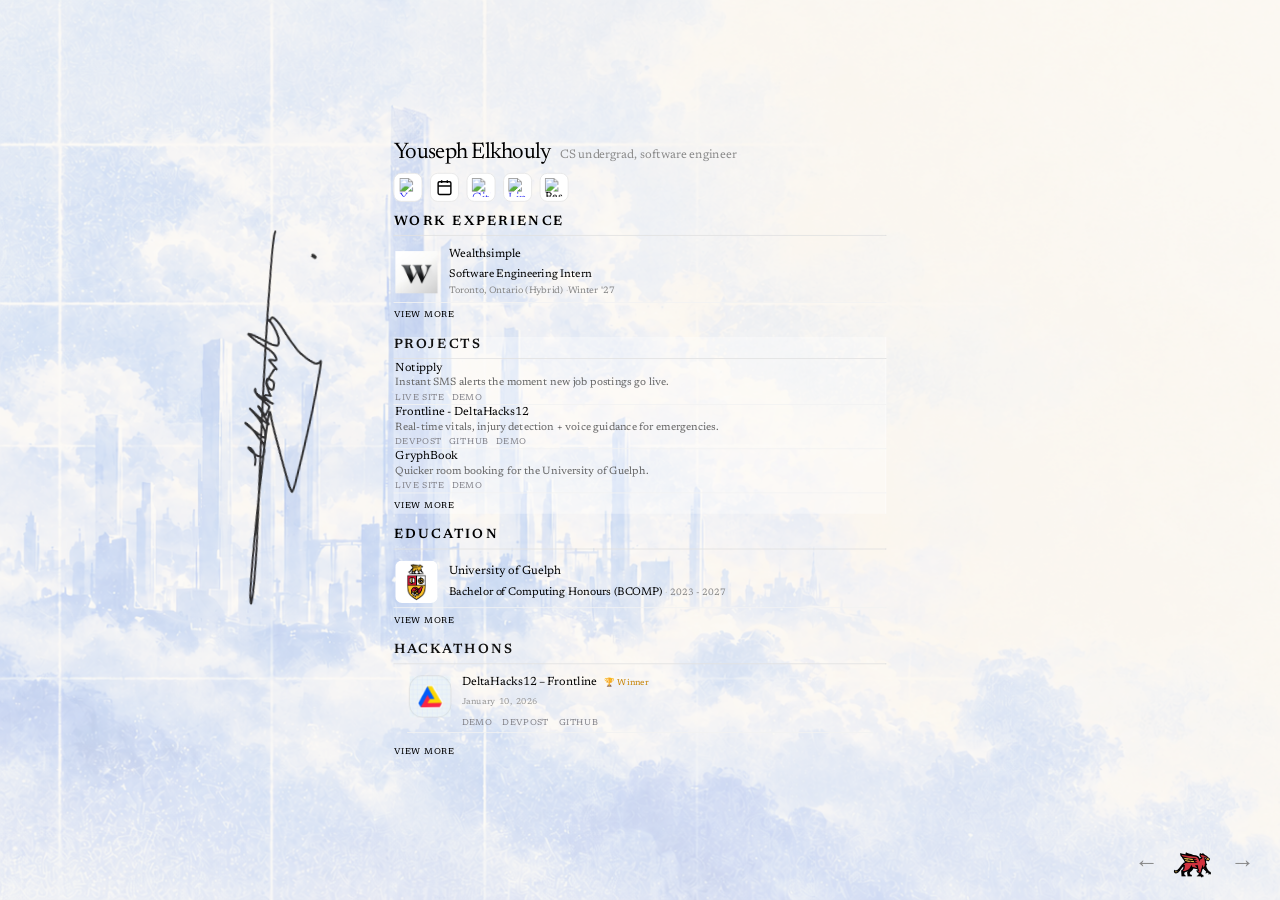
==== commit 167b933f: "Add Wealthsimple experience and refine portfolio animations" ====
--- a/index.html
+++ b/index.html
@@ -3949,6 +3949,38 @@
     @media (max-width: 700px) {
       body::before { background-position: 28% center; }
     }
+
+    /* Reveal the signature from the bottom in viewport space, despite its rotation. */
+    .signature-reveal {
+      position: fixed;
+      inset: 0;
+      pointer-events: none;
+      z-index: 40;
+    }
+    @property --signature-reveal {
+      syntax: "<percentage>";
+      inherits: false;
+      initial-value: 112%;
+    }
+
+    /* Quiet motion: a one-time signature reveal and a slow skyline breath. */
+    @media (prefers-reduced-motion: no-preference) {
+      .signature-reveal {
+        mask-image: linear-gradient(to top, #000 calc(var(--signature-reveal) - 12%), transparent var(--signature-reveal));
+        animation: signature-reveal-up 6s cubic-bezier(0.4, 0, 0.2, 1) 0.15s backwards;
+      }
+      body::before {
+        animation: skyline-breathe 14s ease-in-out infinite;
+      }
+    }
+    @keyframes signature-reveal-up {
+      from { --signature-reveal: 0%; }
+      to { --signature-reveal: 112%; }
+    }
+    @keyframes skyline-breathe {
+      0%, 100% { opacity: 0.15; }
+      50% { opacity: 0.5; }
+    }
 </style>
   <script src="portfolio-layout.js" defer></script>
   <link rel="stylesheet" href="typography.css" />
@@ -3960,7 +3992,9 @@
     <a class="webring-logo" href="https://www.uguelph.network/" target="_blank" rel="noreferrer" aria-label="U of Guelph webring"><img src="gryphon.png" alt="U of Guelph webring" /></a>
     <a class="webring-arrow" href="https://pasanishere.github.io/" target="_blank" rel="noreferrer" aria-label="Next site">&#8594;</a>
   </div>
-  <img src="signature2.png" class="signature-deco-right" alt="Youseph signature" />
+  <div class="signature-reveal" aria-hidden="true">
+    <img src="signature2.png" class="signature-deco-right" alt="" />
+  </div>
   <!-- Custom Cursor - Disabled -->
 
   <!-- Scroll Progress Indicator -->
@@ -4005,6 +4039,19 @@
     <div class="experience">
         <h3>Work Experience</h3>
         <ul>
+          <li>
+            <a href="https://www.wealthsimple.com/en-ca" target="_blank" rel="noopener noreferrer" aria-label="Wealthsimple website">
+              <img src="WEALTHLOGO.jpeg" alt="Wealthsimple logo" width="50" height="50" />
+            </a>
+            <div>
+              <div style="display: flex; align-items: center; margin-bottom: 4px;">
+                <strong>Wealthsimple</strong>
+              </div>
+              Software Engineering Intern<br />
+              <span class="date">Toronto, Ontario (Hybrid)</span><br />
+              <span class="date">Winter '27</span>
+            </div>
+          </li>
           <li>
             <a href="https://backboard.io/" target="_blank" style="text-decoration: none;">
               <img src="BBlogo.jpg" alt="Backboard Logo" />
@@ -5741,7 +5788,7 @@
     items.forEach(function (li) {
       var strong = li.querySelector("strong");
       var org = strong ? strong.textContent.trim() : "";
-      if (!/backboard/i.test(org)) { li.classList.add("work-extra"); hidden++; }
+      if (!/wealthsimple/i.test(org)) { li.classList.add("work-extra"); hidden++; }
     });
     if (hidden === 0) return;
     var btn = document.createElement("button");
--- a/typography.css
+++ b/typography.css
@@ -122,4 +122,67 @@
     top: auto !important;
     bottom: 10px !important;
   }
+  .signature-reveal {
+    inset: auto;
+    top: max(12px, env(safe-area-inset-top));
+    right: max(12px, env(safe-area-inset-right));
+    width: clamp(124px, 36vw, 168px);
+    height: 76px;
+  }
+  .signature-reveal .signature-deco-right {
+    display: block !important;
+    position: absolute !important;
+    left: 0 !important;
+    right: auto !important;
+    top: 50% !important;
+    width: 100% !important;
+    transform: translateY(-50%) rotate(-8deg) !important;
+    opacity: 0.9;
+  }
 }
+
+/* Keep compact project links steady while their color and underline ease in. */
+.one-page .project-buttons .btn,
+.one-page .hackathon-buttons .btn {
+  background: transparent !important;
+  border-color: transparent !important;
+  box-shadow: none !important;
+  transform: none !important;
+  color: #85858c !important;
+  text-decoration: underline;
+  text-decoration-color: transparent;
+  text-underline-offset: 3px;
+  transition: color 240ms ease, text-decoration-color 240ms ease !important;
+}
+.one-page .project-buttons .btn:is(:hover, :focus-visible),
+.one-page .hackathon-buttons .btn:is(:hover, :focus-visible) {
+  color: #477ca5 !important;
+  text-decoration-color: #89cff0;
+}
+
+@media (prefers-reduced-motion: no-preference) {
+  .portfolio-screen .acc-panel:popover-open {
+    animation: panel-reveal 360ms cubic-bezier(0.22, 1, 0.36, 1) backwards;
+  }
+  [id$="-demo-modal"], .resume-modal.show {
+    animation: modal-backdrop-reveal 300ms ease-out backwards;
+  }
+  [id$="-demo-modal"] > div,
+  .resume-modal.show .resume-modal-content {
+    animation: panel-reveal 420ms cubic-bezier(0.22, 1, 0.36, 1) backwards;
+  }
+}
+@keyframes modal-backdrop-reveal {
+  from { opacity: 0; }
+  to { opacity: 1; }
+}
+@keyframes panel-reveal {
+  from { opacity: 0; transform: translateY(12px) scale(0.985); }
+  to { opacity: 1; transform: none; }
+}
+@media (prefers-reduced-motion: reduce) {
+  [id$="-demo-modal"], [id$="-demo-modal"] > div,
+  .resume-modal, .resume-modal-content { animation: none !important; }
+  .one-page .project-buttons .btn,
+  .one-page .hackathon-buttons .btn { transition: none !important; }
+}
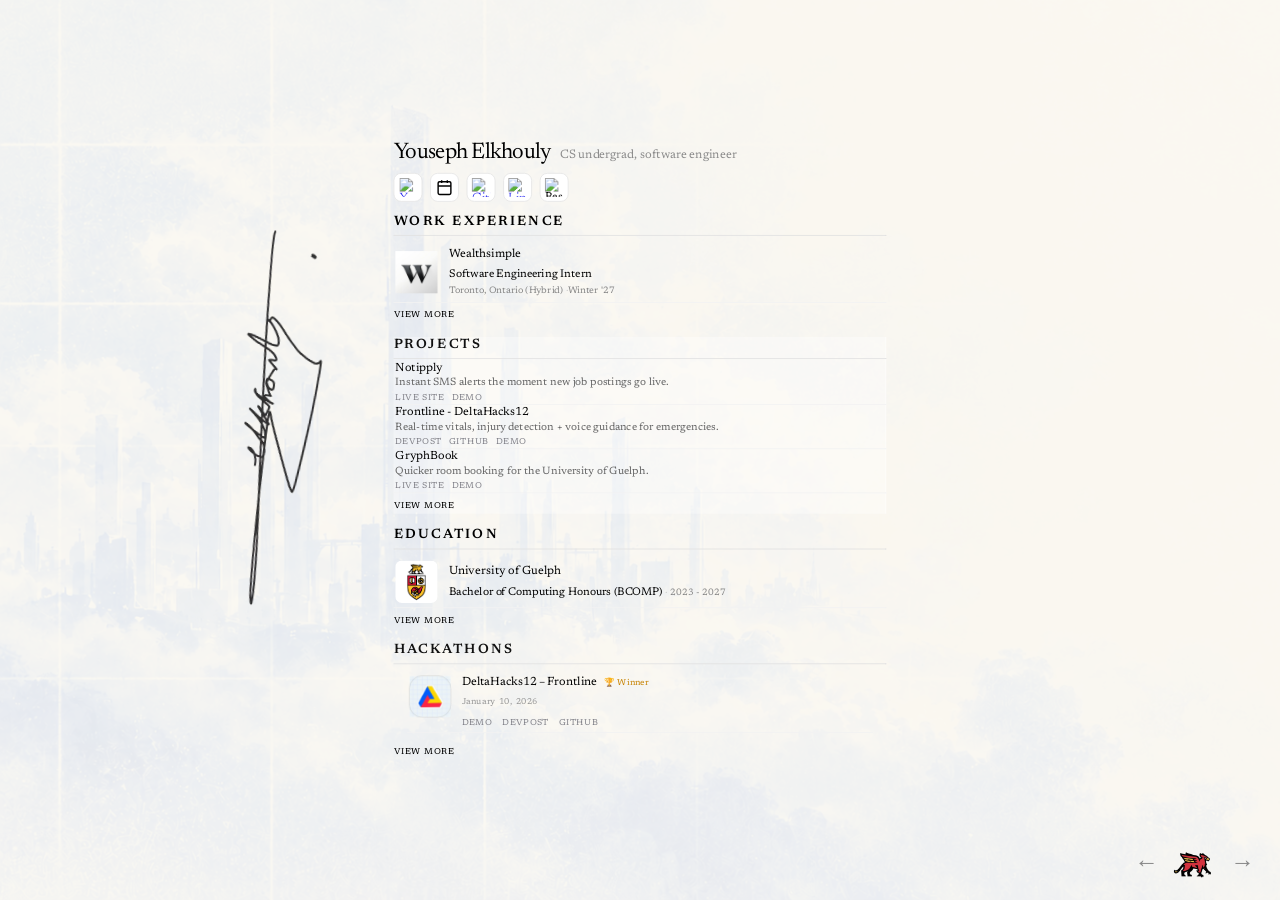
==== commit 94fca363: "Add LarpHacks (GTA: THE 6) win, surface wins first, smooth skyline load - Add LarpHacks hackathon ca" ====
--- a/index.html
+++ b/index.html
@@ -14,6 +14,8 @@
   <link rel="dns-prefetch" href="https://cdn.jsdelivr.net" />
   <link rel="dns-prefetch" href="https://img.icons8.com" />
   <link rel="icon" type="image/svg+xml" href="favicon-star.svg" />
+  <!-- Fetch the skyline background early so it can fade in smoothly on first load -->
+  <link rel="preload" as="image" href="skyline-background.png" fetchpriority="high" />
   <script>
     // Prevent flash by marking page as loaded immediately
     (function() {
@@ -24,6 +26,18 @@
       } else {
         document.documentElement.classList.add('page-loaded');
       }
+    })();
+    // Reveal the skyline background only once the image has fully decoded,
+    // so the first visit fades in smoothly instead of popping in.
+    (function() {
+      function reveal() { document.documentElement.classList.add('skyline-ready'); }
+      var img = new Image();
+      img.onload = reveal;
+      img.onerror = reveal;
+      img.src = 'skyline-background.png';
+      if (img.complete) reveal();
+      // Safety net in case the load events never fire.
+      window.addEventListener('load', reveal);
     })();
   </script>
   <style>
@@ -3944,6 +3958,11 @@
       z-index: -1;
       pointer-events: none;
       background: #faf7f0 url("skyline-background.png") left center / cover no-repeat;
+      opacity: 0;
+      transition: opacity 1.4s ease-out;
+    }
+    /* Fade the skyline in only once the image has actually decoded. */
+    html.skyline-ready body::before {
       opacity: 0.4;
     }
     @media (max-width: 700px) {
@@ -3969,8 +3988,10 @@
         mask-image: linear-gradient(to top, #000 calc(var(--signature-reveal) - 12%), transparent var(--signature-reveal));
         animation: signature-reveal-up 6s cubic-bezier(0.4, 0, 0.2, 1) 0.15s backwards;
       }
-      body::before {
-        animation: skyline-breathe 14s ease-in-out infinite;
+      /* Land the fade-in on the breathe baseline, then start breathing. */
+      html.skyline-ready body::before {
+        opacity: 0.15;
+        animation: skyline-breathe 14s ease-in-out 1.4s infinite;
       }
     }
     @keyframes signature-reveal-up {
@@ -4653,149 +4674,35 @@
     <h2>Hackathons</h2>
     <div class="hackathons-grid">
 
-          <!-- GDG Hacks 3 - Promptimize -->
+          <!-- LarpHacks - GTA: THE 6 -->
       <div class="hackathon-card">
         <div class="hackathon-header">
-            <a href="https://gdghacks.com/" target="_blank" style="text-decoration: none;">
+            <a href="https://www.larphacks.ca/" target="_blank" style="text-decoration: none;">
             <div class="hackathon-logo-wrapper">
-              <img src="GDSCNOBG.png" alt="GDG Logo" />
+              <img src="larphacks.png" alt="LarpHacks Logo" />
               </div>
             </a>
           <div class="hackathon-info">
-            <div class="hackathon-date">May 10, 2026</div>
-            <h3 class="hackathon-title">GDG Hacks 3 – Promptimize</h3>
-            <p class="hackathon-location">University of Guelph, Ontario</p>
-            <p class="hackathon-participants">134 participants</p>
-            </div>
-          </div>
-        <p class="hackathon-description">
-          Built Promptimize, an all-in-one LLM budgeting tool featuring a VS Code/Cursor extension and web dashboard. Provides real-time token counting, cost estimates, daily budget tracking, live API call monitoring, historical cost analysis, and context-aware prompt optimization powered by project memory — helping developers take control of their AI spending.
-        </p>
-        <div class="hackathon-buttons">
-          <a href="https://www.youtube.com/watch?v=DjFq1AgMANI" class="btn" target="_blank">
-            <svg viewBox="0 0 24 24" fill="currentColor">
-                <path d="M23.498 6.186a3.016 3.016 0 0 0-2.122-2.136C19.505 3.545 12 3.545 12 3.545s-7.505 0-9.377.505A3.017 3.017 0 0 0 .502 6.186C0 8.07 0 12 0 12s0 3.93.502 5.814a3.016 3.016 0 0 0 2.122 2.136c1.871.505 9.376.505 9.376.505s7.505 0 9.377-.505a3.015 3.015 0 0 0 2.122-2.136C24 15.93 24 12 24 12s0-3.93-.502-5.814zM9.545 15.568V8.432L15.818 12l-6.273 3.568z"/>
-              </svg>
-            Demo
-          </a>
-          <a href="https://devpost.com/software/promptimize" class="btn" target="_blank">
-            <svg viewBox="0 0 24 24" fill="currentColor">
-                <path d="M12 2C6.48 2 2 6.48 2 12s4.48 10 10 10 10-4.48 10-10S17.52 2 12 2zm-1 17.93c-3.94-.49-7-3.85-7-7.93 0-.62.08-1.21.21-1.79L9 15v1c0 1.1.9 2 2 2v1.93zm6.9-2.54c-.26-.81-1-1.39-1.9-1.39h-1v-3c0-.55-.45-1-1-1H8v-2h2c.55 0 1-.45 1-1V7h2c1.1 0 2-.9 2-2v-.41c2.93 1.19 5 4.06 5 7.41 0 2.08-.8 3.97-2.1 5.39z"/>
-              </svg>
-            Devpost
-          </a>
-          <a href="https://github.com/Youseph-Elkhouly/Promptimize" class="btn" target="_blank">
-            <svg viewBox="0 0 24 24" fill="currentColor">
-                <path d="M12 0c-6.626 0-12 5.373-12 12 0 5.302 3.438 9.8 8.207 11.387.599.111.793-.261.793-.577v-2.234c-3.338.726-4.033-1.416-4.033-1.416-.546-1.387-1.333-1.756-1.333-1.756-1.089-.745.083-.729.083-.729 1.205.084 1.839 1.237 1.839 1.237 1.07 1.834 2.807 1.304 3.492.997.107-.775.418-1.305.762-1.604-2.665-.305-5.467-1.334-5.467-5.931 0-1.311.469-2.381 1.236-3.221-.124-.303-.535-1.524.117-3.176 0 0 1.008-.322 3.301 1.23.957-.266 1.983-.399 3.003-.404 1.02.005 2.047.138 3.006.404 2.291-1.552 3.297-1.23 3.297-1.23.653 1.653.242 2.874.118 3.176.77.84 1.235 1.911 1.235 3.221 0 4.609-2.807 5.624-5.479 5.921.43.372.823 1.102.823 2.222v3.293c0 .319.192.694.801.576 4.765-1.589 8.199-6.086 8.199-11.386 0-6.627-5.373-12-12-12z"/>
-              </svg>
-            GitHub
-          </a>
-        </div>
-      </div>
-
-          <!-- IBM Dev Day AI Demystified Hackathon - Sentry -->
-      <div class="hackathon-card">
-        <div class="hackathon-header">
-            <a href="https://ibm-devday.bemyapp.com/ai-demystified/" target="_blank" style="text-decoration: none;">
-            <div class="hackathon-logo-wrapper">
-              <img src="IBMLOGO.png" alt="IBM Logo" />
-              </div>
-            </a>
-          <div class="hackathon-info">
-            <div class="hackathon-date">Jan 30 - Feb 1, 2026</div>
-            <h3 class="hackathon-title">IBM Dev Day AI Demystified – Sentry</h3>
-            <p class="hackathon-location">Virtual</p>
-            </div>
-          </div>
-        <p class="hackathon-description">
-          Sentry is an IDE extension that monitors code in real time to detect and prevent security vulnerabilities, such as exposed API keys. When an issue is found, it locks the workflow, highlights the exact problem line, and recommends secure fixes like using environment variables or a secrets manager. With "Fix with Sentry," the vulnerability context is sent to Bob, which automatically generates and applies a secure remediation. The extension also integrates policy PDFs and MP3 recordings so fixes and guidance align with organizational standards and team knowledge.
-        </p>
-        <div class="hackathon-buttons">
-          <a href="https://github.com/Youseph-Elkhouly/Sentry-IBM-" target="_blank" class="btn">
-            <svg viewBox="0 0 24 24" fill="currentColor">
-              <path d="M12 0c-6.626 0-12 5.373-12 12 0 5.302 3.438 9.8 8.207 11.387.599.111.793-.261.793-.577v-2.234c-3.338.726-4.033-1.416-4.033-1.416-.546-1.387-1.333-1.756-1.333-1.756-1.089-.745.083-.729.083-.729 1.205.084 1.839 1.237 1.839 1.237 1.07 1.834 2.807 1.304 3.492.997.107-.775.418-1.305.762-1.604-2.665-.305-5.467-1.334-5.467-5.931 0-1.311.469-2.381 1.236-3.221-.124-.303-.535-1.524.117-3.176 0 0 1.008-.322 3.301 1.23.957-.266 1.983-.399 3.003-.404 1.02.005 2.047.138 3.006.404 2.291-1.552 3.297-1.23 3.297-1.23.653 1.653.242 2.874.118 3.176.77.84 1.235 1.911 1.235 3.221 0 4.609-2.807 5.624-5.479 5.921.43.372.823 1.102.823 2.222v3.293c0 .319.192.694.801.576 4.765-1.589 8.199-6.086 8.199-11.386 0-6.627-5.373-12-12-12z"/>
-            </svg>
-            GitHub
-          </a>
-          <a href="#" onclick="event.preventDefault(); openSentryDemoModal(); return false;" class="btn">
-            <svg viewBox="0 0 24 24" fill="currentColor">
-                <path d="M23.498 6.186a3.016 3.016 0 0 0-2.122-2.136C19.505 3.545 12 3.545 12 3.545s-7.505 0-9.377.505A3.017 3.017 0 0 0 .502 6.186C0 8.07 0 12 0 12s0 3.93.502 5.814a3.016 3.016 0 0 0 2.122 2.136c1.871.505 9.376.505 9.376.505s7.505 0 9.377-.505a3.015 3.015 0 0 0 2.122-2.136C24 15.93 24 12 24 12s0-3.93-.502-5.814zM9.545 15.568V8.432L15.818 12l-6.273 3.568z"/>
-              </svg>
-            Demo
-          </a>
-        </div>
-      </div>
-
-          <!-- UmmahHacks - Ru'ya -->
-      <div class="hackathon-card">
-        <div class="hackathon-header">
-            <a href="https://ummahhacks.com/" target="_blank" style="text-decoration: none;">
-            <div class="hackathon-logo-wrapper">
-              <img src="logoummah.jpg" alt="UmmahHacks Logo" />
-              </div>
-            </a>
-          <div class="hackathon-info">
-            <div class="hackathon-date">Jan 24-25, 2026</div>
-            <h3 class="hackathon-title">UmmahHacks – Ru'ya </h3>
+            <div class="hackathon-date">November 2026</div>
+            <h3 class="hackathon-title">LarpHacks – GTA: THE 6 <span class="win-tag">🏆 Winner</span></h3>
             <span class="hackathon-winner-badge">
               <svg viewBox="0 0 24 24" fill="currentColor">
                 <path d="M19 5h-2V3H7v2H5c-1.1 0-2 .9-2 2v1c0 2.55 1.92 4.63 4.39 4.94.63 1.5 1.98 2.63 3.61 2.96V19H7v2h10v-2h-4v-3.1c1.63-.33 2.98-1.46 3.61-2.96C18.08 12.63 20 10.55 20 8V7c0-1.1-.9-2-2-2zM5 8V7h2v3.82C5.84 10.4 5 9.3 5 8zm14 0c0 1.3-.84 2.4-2 2.82V7h2v1z"/>
               </svg>
-              Top 3
+              Winner
             </span>
-            <p class="hackathon-location">Waterloo, Ontario</p>
-            <p class="hackathon-participants">200 participants</p>
             </div>
           </div>
         <p class="hackathon-description">
-          Built Ru'ya (رؤيا), an AI-powered Islamic learning platform that transforms authentic Hadith into contextualized cinematic visual stories. Designed to help younger generations connect more deeply with Islamic knowledge through engaging multimedia experiences.
+          Built GTA: THE 6, a browser-based open-world game that lets you explore a geographically accurate 3D Toronto. Walk, cycle, drive, and fly past real streets, landmarks, transit, and the waterfront — rendered with Three.js and WebGPU.
         </p>
         <div class="hackathon-buttons">
-          <a href="https://github.com/Youseph-Elkhouly/Ru-yaUmmahHacks" target="_blank" class="btn">
-            <svg viewBox="0 0 24 24" fill="currentColor">
-              <path d="M12 0c-6.626 0-12 5.373-12 12 0 5.302 3.438 9.8 8.207 11.387.599.111.793-.261.793-.577v-2.234c-3.338.726-4.033-1.416-4.033-1.416-.546-1.387-1.333-1.756-1.333-1.756-1.089-.745.083-.729.083-.729 1.205.084 1.839 1.237 1.839 1.237 1.07 1.834 2.807 1.304 3.492.997.107-.775.418-1.305.762-1.604-2.665-.305-5.467-1.334-5.467-5.931 0-1.311.469-2.381 1.236-3.221-.124-.303-.535-1.524.117-3.176 0 0 1.008-.322 3.301 1.23.957-.266 1.983-.399 3.003-.404 1.02.005 2.047.138 3.006.404 2.291-1.552 3.297-1.23 3.297-1.23.653 1.653.242 2.874.118 3.176.77.84 1.235 1.911 1.235 3.221 0 4.609-2.807 5.624-5.479 5.921.43.372.823 1.102.823 2.222v3.293c0 .319.192.694.801.576 4.765-1.589 8.199-6.086 8.199-11.386 0-6.627-5.373-12-12-12z"/>
-            </svg>
-            GitHub
-          </a>
-          <a href="#" onclick="event.preventDefault(); openRuyaDemoModal(); return false;" class="btn">
+          <a href="https://gta-the-6.onrender.com/" class="btn" target="_blank">
             <svg viewBox="0 0 24 24" fill="currentColor">
                 <path d="M23.498 6.186a3.016 3.016 0 0 0-2.122-2.136C19.505 3.545 12 3.545 12 3.545s-7.505 0-9.377.505A3.017 3.017 0 0 0 .502 6.186C0 8.07 0 12 0 12s0 3.93.502 5.814a3.016 3.016 0 0 0 2.122 2.136c1.871.505 9.376.505 9.376.505s7.505 0 9.377-.505a3.015 3.015 0 0 0 2.122-2.136C24 15.93 24 12 24 12s0-3.93-.502-5.814zM9.545 15.568V8.432L15.818 12l-6.273 3.568z"/>
               </svg>
-            Demo
+            Play
           </a>
-        </div>
-      </div>
-
-          <!-- UofT Hacks (Mentor) -->
-      <div class="hackathon-card">
-        <div class="hackathon-header">
-            <a href="https://uofthacks.com/" target="_blank" style="text-decoration: none;">
-            <div class="hackathon-logo-wrapper">
-              <img src="uofthackslogo.jpeg" alt="UofT Hacks Logo" />
-              </div>
-            </a>
-          <div class="hackathon-info">
-            <div class="hackathon-date">Saturday, January 17, 2026</div>
-            <h3 class="hackathon-title">UofT Hacks 2026</h3>
-            <span class="hackathon-mentor-badge">
-              <svg viewBox="0 0 24 24" fill="currentColor">
-                <path d="M12 2C6.48 2 2 6.48 2 12s4.48 10 10 10 10-4.48 10-10S17.52 2 12 2zm-1 17.93c-3.94-.49-7-3.85-7-7.93 0-.62.08-1.21.21-1.79L9 15v1c0 1.1.9 2 2 2v1.93zm6.9-2.54c-.26-.81-1-1.39-1.9-1.39h-1v-3c0-.55-.45-1-1-1H8v-2h2c.55 0 1-.45 1-1V7h2c1.1 0 2-.9 2-2v-.41c2.93 1.19 5 4.06 5 7.41 0 2.08-.8 3.97-2.1 5.39z"/>
-              </svg>
-              Mentor
-            </span>
-            <p class="hackathon-location">University of Toronto, Ontario</p>
-            </div>
-          </div>
-        <p class="hackathon-description">
-          Served as a mentor at UofT Hacks, one of Canada's largest hackathons, helping 10+ hackers with their projects throughout the event. Provided comprehensive technical guidance on full-stack development, API integration, backend architecture, and frontend frameworks. Assisted teams with debugging complex issues, optimizing their code, and implementing best practices.
-        </p>
-        <div class="hackathon-buttons">
-          <a href="uofthacks-blog.html" class="btn">
-            <svg viewBox="0 0 24 24" fill="currentColor">
-                <path d="M19 3H5c-1.1 0-2 .9-2 2v14c0 1.1.9 2 2 2h14c1.1 0 2-.9 2-2V5c0-1.1-.9-2-2-2zm-5 14H7v-2h7v2zm3-4H7v-2h10v2zm0-4H7V7h10v2z"/>
-              </svg>
-            Gallery
-            </a>
         </div>
       </div>
 
@@ -4845,6 +4752,152 @@
             </div>
           </div>
 
+          <!-- GDG Hacks 3 - Promptimize -->
+      <div class="hackathon-card">
+        <div class="hackathon-header">
+            <a href="https://gdghacks.com/" target="_blank" style="text-decoration: none;">
+            <div class="hackathon-logo-wrapper">
+              <img src="GDSCNOBG.png" alt="GDG Logo" />
+              </div>
+            </a>
+          <div class="hackathon-info">
+            <div class="hackathon-date">May 10, 2026</div>
+            <h3 class="hackathon-title">GDG Hacks 3 – Promptimize</h3>
+            <p class="hackathon-location">University of Guelph, Ontario</p>
+            <p class="hackathon-participants">134 participants</p>
+            </div>
+          </div>
+        <p class="hackathon-description">
+          Built Promptimize, an all-in-one LLM budgeting tool featuring a VS Code/Cursor extension and web dashboard. Provides real-time token counting, cost estimates, daily budget tracking, live API call monitoring, historical cost analysis, and context-aware prompt optimization powered by project memory — helping developers take control of their AI spending.
+        </p>
+        <div class="hackathon-buttons">
+          <a href="https://www.youtube.com/watch?v=DjFq1AgMANI" class="btn" target="_blank">
+            <svg viewBox="0 0 24 24" fill="currentColor">
+                <path d="M23.498 6.186a3.016 3.016 0 0 0-2.122-2.136C19.505 3.545 12 3.545 12 3.545s-7.505 0-9.377.505A3.017 3.017 0 0 0 .502 6.186C0 8.07 0 12 0 12s0 3.93.502 5.814a3.016 3.016 0 0 0 2.122 2.136c1.871.505 9.376.505 9.376.505s7.505 0 9.377-.505a3.015 3.015 0 0 0 2.122-2.136C24 15.93 24 12 24 12s0-3.93-.502-5.814zM9.545 15.568V8.432L15.818 12l-6.273 3.568z"/>
+              </svg>
+            Demo
+          </a>
+          <a href="https://devpost.com/software/promptimize" class="btn" target="_blank">
+            <svg viewBox="0 0 24 24" fill="currentColor">
+                <path d="M12 2C6.48 2 2 6.48 2 12s4.48 10 10 10 10-4.48 10-10S17.52 2 12 2zm-1 17.93c-3.94-.49-7-3.85-7-7.93 0-.62.08-1.21.21-1.79L9 15v1c0 1.1.9 2 2 2v1.93zm6.9-2.54c-.26-.81-1-1.39-1.9-1.39h-1v-3c0-.55-.45-1-1-1H8v-2h2c.55 0 1-.45 1-1V7h2c1.1 0 2-.9 2-2v-.41c2.93 1.19 5 4.06 5 7.41 0 2.08-.8 3.97-2.1 5.39z"/>
+              </svg>
+            Devpost
+          </a>
+          <a href="https://github.com/Youseph-Elkhouly/Promptimize" class="btn" target="_blank">
+            <svg viewBox="0 0 24 24" fill="currentColor">
+                <path d="M12 0c-6.626 0-12 5.373-12 12 0 5.302 3.438 9.8 8.207 11.387.599.111.793-.261.793-.577v-2.234c-3.338.726-4.033-1.416-4.033-1.416-.546-1.387-1.333-1.756-1.333-1.756-1.089-.745.083-.729.083-.729 1.205.084 1.839 1.237 1.839 1.237 1.07 1.834 2.807 1.304 3.492.997.107-.775.418-1.305.762-1.604-2.665-.305-5.467-1.334-5.467-5.931 0-1.311.469-2.381 1.236-3.221-.124-.303-.535-1.524.117-3.176 0 0 1.008-.322 3.301 1.23.957-.266 1.983-.399 3.003-.404 1.02.005 2.047.138 3.006.404 2.291-1.552 3.297-1.23 3.297-1.23.653 1.653.242 2.874.118 3.176.77.84 1.235 1.911 1.235 3.221 0 4.609-2.807 5.624-5.479 5.921.43.372.823 1.102.823 2.222v3.293c0 .319.192.694.801.576 4.765-1.589 8.199-6.086 8.199-11.386 0-6.627-5.373-12-12-12z"/>
+              </svg>
+            GitHub
+          </a>
+        </div>
+      </div>
+
+          <!-- IBM Dev Day AI Demystified Hackathon - Sentry -->
+      <div class="hackathon-card">
+        <div class="hackathon-header">
+            <a href="https://ibm-devday.bemyapp.com/ai-demystified/" target="_blank" style="text-decoration: none;">
+            <div class="hackathon-logo-wrapper">
+              <img src="IBMLOGO.png" alt="IBM Logo" />
+              </div>
+            </a>
+          <div class="hackathon-info">
+            <div class="hackathon-date">Jan 30 - Feb 1, 2026</div>
+            <h3 class="hackathon-title">IBM Dev Day AI Demystified – Sentry</h3>
+            <p class="hackathon-location">Virtual</p>
+            </div>
+          </div>
+        <p class="hackathon-description">
+          Sentry is an IDE extension that monitors code in real time to detect and prevent security vulnerabilities, such as exposed API keys. When an issue is found, it locks the workflow, highlights the exact problem line, and recommends secure fixes like using environment variables or a secrets manager. With "Fix with Sentry," the vulnerability context is sent to Bob, which automatically generates and applies a secure remediation. The extension also integrates policy PDFs and MP3 recordings so fixes and guidance align with organizational standards and team knowledge.
+        </p>
+        <div class="hackathon-buttons">
+          <a href="https://github.com/Youseph-Elkhouly/Sentry-IBM-" target="_blank" class="btn">
+            <svg viewBox="0 0 24 24" fill="currentColor">
+              <path d="M12 0c-6.626 0-12 5.373-12 12 0 5.302 3.438 9.8 8.207 11.387.599.111.793-.261.793-.577v-2.234c-3.338.726-4.033-1.416-4.033-1.416-.546-1.387-1.333-1.756-1.333-1.756-1.089-.745.083-.729.083-.729 1.205.084 1.839 1.237 1.839 1.237 1.07 1.834 2.807 1.304 3.492.997.107-.775.418-1.305.762-1.604-2.665-.305-5.467-1.334-5.467-5.931 0-1.311.469-2.381 1.236-3.221-.124-.303-.535-1.524.117-3.176 0 0 1.008-.322 3.301 1.23.957-.266 1.983-.399 3.003-.404 1.02.005 2.047.138 3.006.404 2.291-1.552 3.297-1.23 3.297-1.23.653 1.653.242 2.874.118 3.176.77.84 1.235 1.911 1.235 3.221 0 4.609-2.807 5.624-5.479 5.921.43.372.823 1.102.823 2.222v3.293c0 .319.192.694.801.576 4.765-1.589 8.199-6.086 8.199-11.386 0-6.627-5.373-12-12-12z"/>
+            </svg>
+            GitHub
+          </a>
+          <a href="#" onclick="event.preventDefault(); openSentryDemoModal(); return false;" class="btn">
+            <svg viewBox="0 0 24 24" fill="currentColor">
+                <path d="M23.498 6.186a3.016 3.016 0 0 0-2.122-2.136C19.505 3.545 12 3.545 12 3.545s-7.505 0-9.377.505A3.017 3.017 0 0 0 .502 6.186C0 8.07 0 12 0 12s0 3.93.502 5.814a3.016 3.016 0 0 0 2.122 2.136c1.871.505 9.376.505 9.376.505s7.505 0 9.377-.505a3.015 3.015 0 0 0 2.122-2.136C24 15.93 24 12 24 12s0-3.93-.502-5.814zM9.545 15.568V8.432L15.818 12l-6.273 3.568z"/>
+              </svg>
+            Demo
+          </a>
+        </div>
+      </div>
+
+          <!-- UmmahHacks - Ru'ya -->
+      <div class="hackathon-card">
+        <div class="hackathon-header">
+            <a href="https://ummahhacks.com/" target="_blank" style="text-decoration: none;">
+            <div class="hackathon-logo-wrapper">
+              <img src="logoummah.jpg" alt="UmmahHacks Logo" />
+              </div>
+            </a>
+          <div class="hackathon-info">
+            <div class="hackathon-date">Jan 24-25, 2026</div>
+            <h3 class="hackathon-title">UmmahHacks – Ru'ya </h3>
+            <span class="hackathon-winner-badge">
+              <svg viewBox="0 0 24 24" fill="currentColor">
+                <path d="M19 5h-2V3H7v2H5c-1.1 0-2 .9-2 2v1c0 2.55 1.92 4.63 4.39 4.94.63 1.5 1.98 2.63 3.61 2.96V19H7v2h10v-2h-4v-3.1c1.63-.33 2.98-1.46 3.61-2.96C18.08 12.63 20 10.55 20 8V7c0-1.1-.9-2-2-2zM5 8V7h2v3.82C5.84 10.4 5 9.3 5 8zm14 0c0 1.3-.84 2.4-2 2.82V7h2v1z"/>
+              </svg>
+              Top 3
+            </span>
+            <p class="hackathon-location">Waterloo, Ontario</p>
+            <p class="hackathon-participants">200 participants</p>
+            </div>
+          </div>
+        <p class="hackathon-description">
+          Built Ru'ya (رؤيا), an AI-powered Islamic learning platform that transforms authentic Hadith into contextualized cinematic visual stories. Designed to help younger generations connect more deeply with Islamic knowledge through engaging multimedia experiences.
+        </p>
+        <div class="hackathon-buttons">
+          <a href="https://github.com/Youseph-Elkhouly/Ru-yaUmmahHacks" target="_blank" class="btn">
+            <svg viewBox="0 0 24 24" fill="currentColor">
+              <path d="M12 0c-6.626 0-12 5.373-12 12 0 5.302 3.438 9.8 8.207 11.387.599.111.793-.261.793-.577v-2.234c-3.338.726-4.033-1.416-4.033-1.416-.546-1.387-1.333-1.756-1.333-1.756-1.089-.745.083-.729.083-.729 1.205.084 1.839 1.237 1.839 1.237 1.07 1.834 2.807 1.304 3.492.997.107-.775.418-1.305.762-1.604-2.665-.305-5.467-1.334-5.467-5.931 0-1.311.469-2.381 1.236-3.221-.124-.303-.535-1.524.117-3.176 0 0 1.008-.322 3.301 1.23.957-.266 1.983-.399 3.003-.404 1.02.005 2.047.138 3.006.404 2.291-1.552 3.297-1.23 3.297-1.23.653 1.653.242 2.874.118 3.176.77.84 1.235 1.911 1.235 3.221 0 4.609-2.807 5.624-5.479 5.921.43.372.823 1.102.823 2.222v3.293c0 .319.192.694.801.576 4.765-1.589 8.199-6.086 8.199-11.386 0-6.627-5.373-12-12-12z"/>
+            </svg>
+            GitHub
+          </a>
+          <a href="#" onclick="event.preventDefault(); openRuyaDemoModal(); return false;" class="btn">
+            <svg viewBox="0 0 24 24" fill="currentColor">
+                <path d="M23.498 6.186a3.016 3.016 0 0 0-2.122-2.136C19.505 3.545 12 3.545 12 3.545s-7.505 0-9.377.505A3.017 3.017 0 0 0 .502 6.186C0 8.07 0 12 0 12s0 3.93.502 5.814a3.016 3.016 0 0 0 2.122 2.136c1.871.505 9.376.505 9.376.505s7.505 0 9.377-.505a3.015 3.015 0 0 0 2.122-2.136C24 15.93 24 12 24 12s0-3.93-.502-5.814zM9.545 15.568V8.432L15.818 12l-6.273 3.568z"/>
+              </svg>
+            Demo
+          </a>
+        </div>
+      </div>
+
+          <!-- UofT Hacks (Mentor) -->
+      <div class="hackathon-card">
+        <div class="hackathon-header">
+            <a href="https://uofthacks.com/" target="_blank" style="text-decoration: none;">
+            <div class="hackathon-logo-wrapper">
+              <img src="uofthackslogo.jpeg" alt="UofT Hacks Logo" />
+              </div>
+            </a>
+          <div class="hackathon-info">
+            <div class="hackathon-date">Saturday, January 17, 2026</div>
+            <h3 class="hackathon-title">UofT Hacks 2026</h3>
+            <span class="hackathon-mentor-badge">
+              <svg viewBox="0 0 24 24" fill="currentColor">
+                <path d="M12 2C6.48 2 2 6.48 2 12s4.48 10 10 10 10-4.48 10-10S17.52 2 12 2zm-1 17.93c-3.94-.49-7-3.85-7-7.93 0-.62.08-1.21.21-1.79L9 15v1c0 1.1.9 2 2 2v1.93zm6.9-2.54c-.26-.81-1-1.39-1.9-1.39h-1v-3c0-.55-.45-1-1-1H8v-2h2c.55 0 1-.45 1-1V7h2c1.1 0 2-.9 2-2v-.41c2.93 1.19 5 4.06 5 7.41 0 2.08-.8 3.97-2.1 5.39z"/>
+              </svg>
+              Mentor
+            </span>
+            <p class="hackathon-location">University of Toronto, Ontario</p>
+            </div>
+          </div>
+        <p class="hackathon-description">
+          Served as a mentor at UofT Hacks, one of Canada's largest hackathons, helping 10+ hackers with their projects throughout the event. Provided comprehensive technical guidance on full-stack development, API integration, backend architecture, and frontend frameworks. Assisted teams with debugging complex issues, optimizing their code, and implementing best practices.
+        </p>
+        <div class="hackathon-buttons">
+          <a href="uofthacks-blog.html" class="btn">
+            <svg viewBox="0 0 24 24" fill="currentColor">
+                <path d="M19 3H5c-1.1 0-2 .9-2 2v14c0 1.1.9 2 2 2h14c1.1 0 2-.9 2-2V5c0-1.1-.9-2-2-2zm-5 14H7v-2h7v2zm3-4H7v-2h10v2zm0-4H7V7h10v2z"/>
+              </svg>
+            Gallery
+            </a>
+        </div>
+      </div>
+
           <!-- DeltaHacks Lite Hackathon -->
       <div class="hackathon-card">
         <div class="hackathon-header">
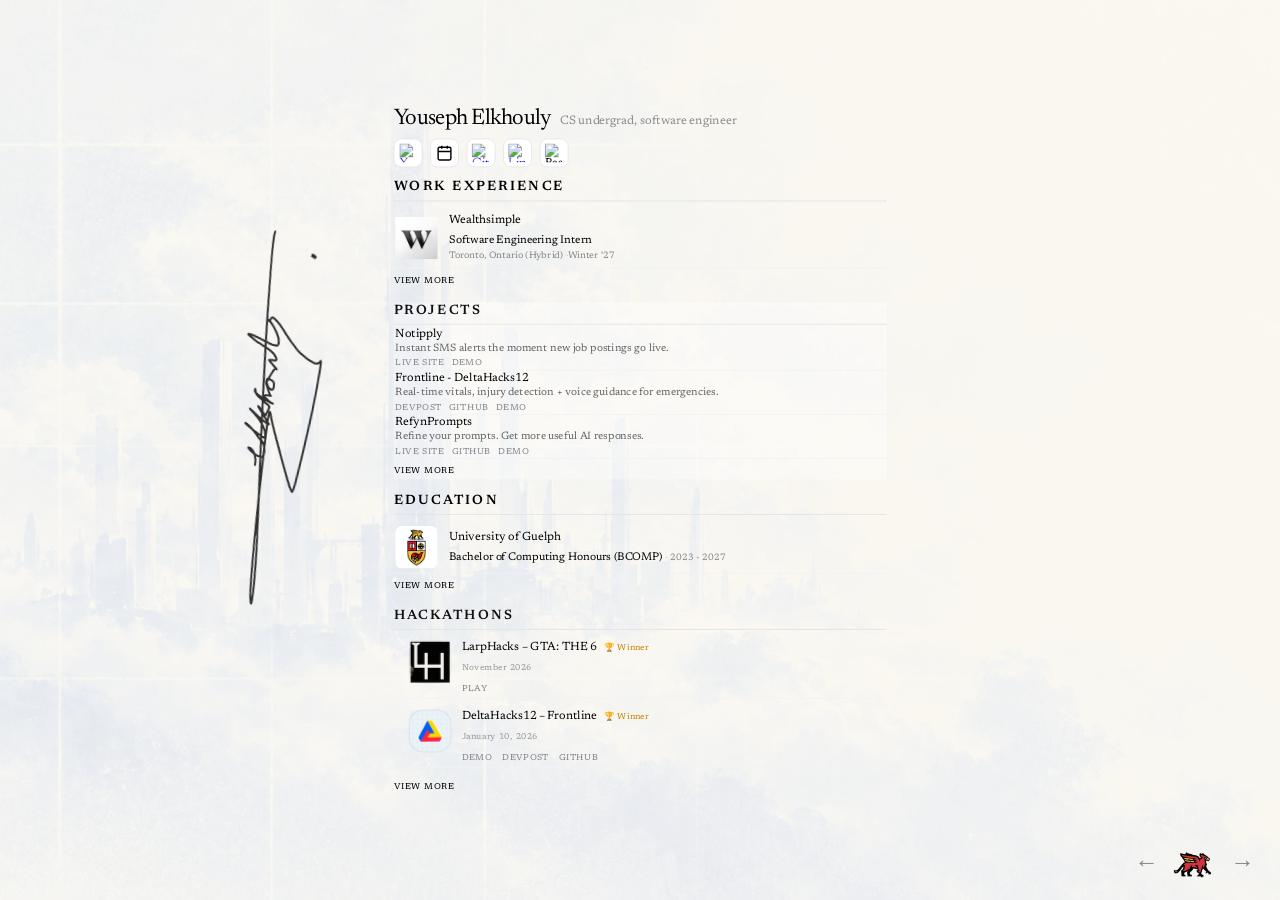
==== commit 9c5e928c: "Update featured projects and Refyn links" ====
--- a/index.html
+++ b/index.html
@@ -4377,32 +4377,35 @@
       </div>
 
 
-          <!-- GryphBook -->
+          <!-- RefynPrompts -->
       <div class="project-card">
             <div class="project-image">
-              <img src="gryphbook.png" alt="GryphBook" loading="lazy" decoding="async" />
-              <div class="project-status completed">Completed</div>
+              <img src="promptimize.jpg" alt="RefynPrompts" loading="lazy" decoding="async" />
+              <div class="project-status completed">Live</div>
             </div>
         <div class="project-content">
-          <h3>GryphBook</h3>
-              <p class="project-tagline">Quicker room booking for the University of Guelph.</p>
-              <p class="project-description">Middleware layer that processes room booking requests between the frontend and University of Guelph's LibCal system. Handles data transformation, filtering, time slot processing, and error handling to provide real-time room availability with capacity and building filters.</p>
+          <h3>RefynPrompts</h3>
+              <p class="project-tagline">Refine your prompts. Get more useful AI responses.</p>
+              <p class="project-description">RefynPrompts helps you improve prompts for clearer, more useful results from AI tools. Visit the live project or watch the demo on X.</p>
           <div class="tech-tags">
-                <span>Next.js</span><span>React</span><span>TypeScript</span><span>Express.js</span><span>PostgreSQL</span><span>Supabase</span><span>Tailwind CSS</span><span>Heroku</span>
+                <span>AI</span><span>Prompt Engineering</span>
           </div>
           <div class="project-buttons">
-                <a href="https://gryphbook.xyz" class="btn btn-primary" target="_blank">
+                <a href="https://refynprompts.com/" class="btn btn-primary" target="_blank" rel="noopener noreferrer">
                   <svg width="16" height="16" viewBox="0 0 24 24" fill="currentColor" style="margin-right: 4px;">
                     <path d="M12 2C6.48 2 2 6.48 2 12s4.48 10 10 10 10-4.48 10-10S17.52 2 12 2zm-1 17.93c-3.94-.49-7-3.85-7-7.93 0-.62.08-1.21.21-1.79L9 15v1c0 1.1.9 2 2 2v1.93zm6.9-2.54c-.26-.81-1-1.39-1.9-1.39h-1v-3c0-.55-.45-1-1-1H8v-2h2c.55 0 1-.45 1-1V7h2c1.1 0 2-.9 2-2v-.41c2.93 1.19 5 4.06 5 7.41 0 2.08-.8 3.97-2.1 5.39z"/>
                   </svg>
                   Live Site
                 </a>
-                <button class="btn btn-secondary" onclick="openGryphBookDemoModal()">
+                <a href="https://github.com/Youseph-Elkhouly/Refyn" class="btn btn-secondary" target="_blank" rel="noopener noreferrer">
+                  GitHub
+                </a>
+                <a href="https://x.com/ElkhoulyYouseph/status/2120616710566744410" class="btn btn-secondary" target="_blank" rel="noopener noreferrer">
                   <svg width="16" height="16" viewBox="0 0 24 24" fill="currentColor" style="margin-right: 4px;">
                     <path d="M8 5v14l11-7z"/>
                   </svg>
                   Demo
-                </button>
+                </a>
           </div>
         </div>
       </div>
@@ -5749,7 +5752,7 @@
   function initProjView() {
     var proj = document.querySelector(".one-page #projects");
     if (!proj) return;
-    var keep = /notipply|frontline|gryphbook/i;
+    var keep = /notipply|frontline|refynprompts/i;
     var cards = proj.querySelectorAll(".project-card");
     var hidden = 0;
     cards.forEach(function (c) {
@@ -5778,7 +5781,7 @@
   function initHackView() {
     var hack = document.querySelector(".one-page #hackathons");
     if (!hack) return;
-    var keep = /deltahacks12/i;
+    var keep = /larphacks|deltahacks12/i;
     var cards = hack.querySelectorAll(".hackathon-card");
     var hidden = 0;
     cards.forEach(function (c) {
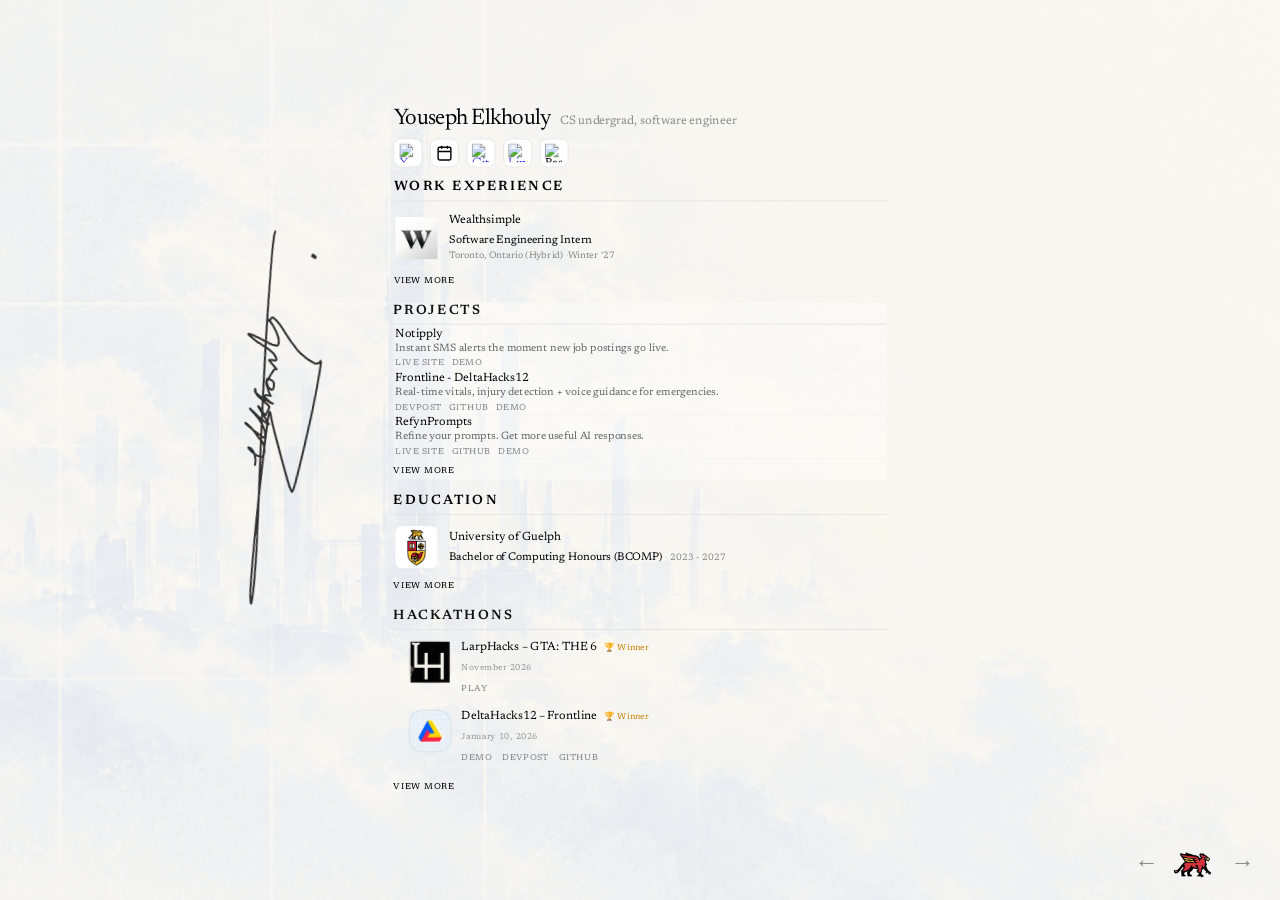
==== commit c98483a0: "Restore GryphBook under View More" ====
--- a/index.html
+++ b/index.html
@@ -4411,6 +4411,24 @@
       </div>
 
 
+          <!-- GryphBook, available under View More -->
+      <div class="project-card">
+        <div class="project-image">
+          <img src="gryphbook.png" alt="GryphBook" loading="lazy" decoding="async" />
+          <div class="project-status completed">Live</div>
+        </div>
+        <div class="project-content">
+          <h3>GryphBook</h3>
+          <p class="project-tagline">Quicker room booking for the University of Guelph.</p>
+          <p class="project-description">Middleware that connects the booking interface to the University of Guelph's LibCal system, with real-time room availability, capacity, and building filters.</p>
+          <div class="tech-tags"><span>Next.js</span><span>TypeScript</span><span>Express</span><span>PostgreSQL</span><span>Supabase</span></div>
+          <div class="project-buttons">
+            <a href="https://gryphbook.xyz" class="btn btn-primary" target="_blank" rel="noopener noreferrer">Live Site</a>
+            <button class="btn btn-secondary" onclick="openGryphBookDemoModal()">Demo</button>
+          </div>
+        </div>
+      </div>
+
           <!-- Merchant -->
       <div class="project-card">
             <div class="project-image">
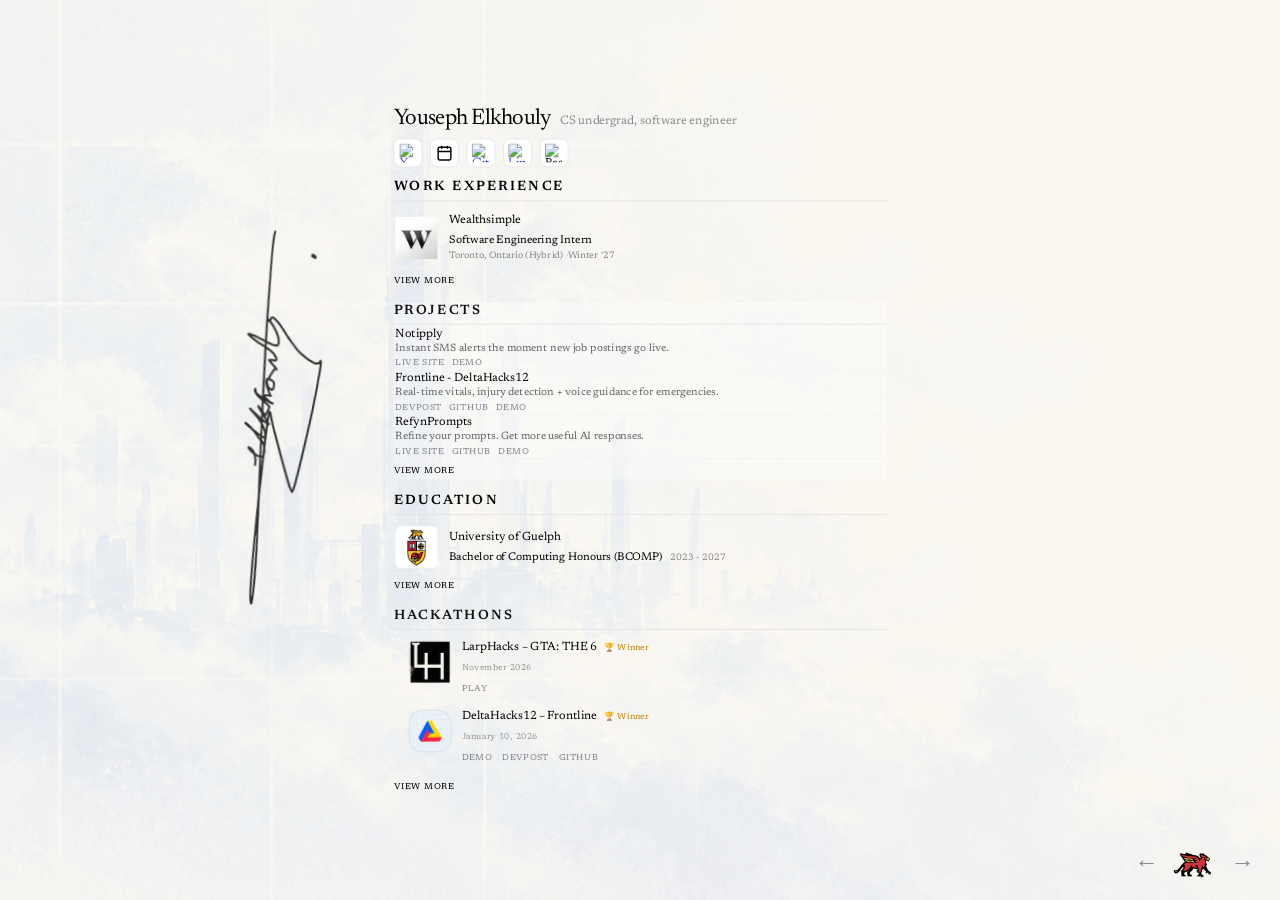
==== commit f5cdab53: "Add baby-blue comet cursor" ====
--- a/index.html
+++ b/index.html
@@ -71,12 +71,6 @@
       opacity: 1;
       transition: opacity 0.2s ease-in;
     }
-    /* Custom Cursor - Disabled to prevent lag */
-    .custom-cursor,
-    .custom-cursor-dot {
-      display: none;
-    }
-
     /* Scroll Progress Indicator */
     .scroll-progress {
       position: fixed;
@@ -4016,7 +4010,6 @@
   <div class="signature-reveal" aria-hidden="true">
     <img src="signature2.png" class="signature-deco-right" alt="" />
   </div>
-  <!-- Custom Cursor - Disabled -->
 
   <!-- Scroll Progress Indicator -->
   <div class="scroll-progress"></div>
@@ -5608,67 +5601,6 @@
   });
 }
 
-// Custom Cursor Follower
-function initCustomCursor() {
-  const cursor = document.querySelector('.custom-cursor');
-  const cursorDot = document.querySelector('.custom-cursor-dot');
-
-  if (!cursor || !cursorDot) return;
-
-  let mouseX = 0;
-  let mouseY = 0;
-  let cursorX = 0;
-  let cursorY = 0;
-  let dotX = 0;
-  let dotY = 0;
-
-  // Track mouse movement
-  document.addEventListener('mousemove', (e) => {
-    mouseX = e.clientX;
-    mouseY = e.clientY;
-  });
-
-  // Smooth animation loop
-  function animateCursor() {
-    // Smooth cursor ring movement
-    cursorX += (mouseX - cursorX) * 0.1;
-    cursorY += (mouseY - cursorY) * 0.1;
-    cursor.style.left = cursorX + 'px';
-    cursor.style.top = cursorY + 'px';
-
-    // Faster dot movement
-    dotX += (mouseX - dotX) * 0.3;
-    dotY += (mouseY - dotY) * 0.3;
-    cursorDot.style.left = dotX + 'px';
-    cursorDot.style.top = dotY + 'px';
-
-    requestAnimationFrame(animateCursor);
-  }
-
-  animateCursor();
-
-  // Hover effects on interactive elements
-  const interactiveElements = document.querySelectorAll('a, button, .btn, .icon-btn, .project-card, .experience li, .education li, .skill, .tech-tag');
-
-  interactiveElements.forEach(el => {
-    el.addEventListener('mouseenter', () => {
-      cursor.classList.add('hover');
-    });
-
-    el.addEventListener('mouseleave', () => {
-      cursor.classList.remove('hover');
-    });
-
-    el.addEventListener('mousedown', () => {
-      cursor.classList.add('click');
-    });
-
-    el.addEventListener('mouseup', () => {
-      cursor.classList.remove('click');
-    });
-  });
-}
-
 // Initialize all features when page loads (single event listener to prevent double initialization)
 let isInitialized = false;
 
@@ -5933,5 +5865,205 @@
   else initReadMoreScroll();
 })();
 </script>
+<script>
+(() => {
+  if (!matchMedia('(hover: hover) and (pointer: fine)').matches) return;
+  const reduce = matchMedia('(prefers-reduced-motion: reduce)').matches;
+
+  const CORE = '#89CFF0', RIM = '#2B7BC0', BODY = '#5DB4E8', HILITE = '#E8F7FF';
+  const DEEP = '58,143,217', LIGHT = '137,207,240';
+  const TRAIL_MS = 170;
+  const HALF_W = 4.5;
+  const MAX_PARTS = 120;
+  const INTERACTIVE = 'a,button,[role="button"],summary,label,select,input[type="submit"],input[type="button"],[data-cursor]';
+  const TEXT = 'input:not([type="submit"]):not([type="button"]):not([type="checkbox"]):not([type="radio"]),textarea,[contenteditable="true"]';
+
+  const style = document.createElement('style');
+  style.textContent =
+    'html.cc,html.cc *{cursor:none!important}' +
+    'html.cc input,html.cc textarea,html.cc [contenteditable="true"]{cursor:text!important}';
+  document.head.appendChild(style);
+
+  const cv = document.createElement('canvas');
+  cv.setAttribute('aria-hidden', 'true');
+  cv.style.cssText = 'position:fixed;top:0;left:0;width:100vw;height:100vh;pointer-events:none;z-index:2147483647';
+  document.body.appendChild(cv);
+  const ctx = cv.getContext('2d');
+
+  let W = 0, H = 0;
+  const resize = () => {
+    const dpr = Math.min(devicePixelRatio || 1, 2);
+    W = innerWidth; H = innerHeight;
+    cv.width = W * dpr; cv.height = H * dpr;
+    ctx.setTransform(dpr, 0, 0, dpr, 0, 0);
+    kick();
+  };
+
+  let x = -100, y = -100, px = x, py = y, started = false;
+  let shown = false, onText = false, hovering = false, pressed = false;
+  let alpha = 0, hov = 0, prs = 0, rot = 0;
+  const hist = [];
+  const parts = [], waves = [];
+  let raf = 0, last = 0;
+
+  const kick = () => { if (!raf) { last = performance.now(); raf = requestAnimationFrame(frame); } };
+  const approach = (v, target, rate, dt) => v + (target - v) * (1 - Math.pow(1 - rate, dt));
+
+  const spark = (sx, sy, speed) => {
+    if (parts.length >= MAX_PARTS) return;
+    const a = Math.random() * Math.PI * 2, v = Math.random() * speed;
+    parts.push({ x: sx, y: sy, vx: Math.cos(a) * v, vy: Math.sin(a) * v - 0.3,
+      life: 0, max: 30 + Math.random() * 30, s: 1.5 + Math.random() * 2.5, deep: Math.random() < 0.5 });
+  };
+
+  const star = (cx, cy, r) => {
+    ctx.beginPath();
+    for (let i = 0; i < 8; i++) {
+      const rr = i % 2 ? r * 0.35 : r, a = (i * Math.PI) / 4;
+      ctx.lineTo(cx + Math.cos(a) * rr, cy + Math.sin(a) * rr);
+    }
+    ctx.closePath(); ctx.fill();
+  };
+
+  const smooth = (P) => {
+    if (P.length < 3) return P;
+    const out = [P[0]];
+    for (let i = 0; i < P.length - 1; i++) {
+      const a = P[i], b = P[i + 1];
+      out.push({ x: a.x * 0.75 + b.x * 0.25, y: a.y * 0.75 + b.y * 0.25, w: a.w * 0.75 + b.w * 0.25 });
+      out.push({ x: a.x * 0.25 + b.x * 0.75, y: a.y * 0.25 + b.y * 0.75, w: a.w * 0.25 + b.w * 0.75 });
+    }
+    out.push(P[P.length - 1]);
+    return out;
+  };
+
+  const ribbon = (P, scale, fill) => {
+    const n = P.length, L = [], R = [];
+    for (let i = 0; i < n; i++) {
+      const a = P[Math.max(i - 1, 0)], b = P[Math.min(i + 1, n - 1)];
+      const tx = b.x - a.x, ty = b.y - a.y, len = Math.hypot(tx, ty) || 1;
+      const nx = -ty / len, ny = tx / len, w = P[i].w * scale;
+      L.push(P[i].x + nx * w, P[i].y + ny * w);
+      R.push(P[i].x - nx * w, P[i].y - ny * w);
+    }
+    ctx.beginPath();
+    ctx.moveTo(L[0], L[1]);
+    for (let i = 2; i < L.length; i += 2) ctx.lineTo(L[i], L[i + 1]);
+    for (let i = R.length - 2; i >= 0; i -= 2) ctx.lineTo(R[i], R[i + 1]);
+    ctx.closePath();
+    ctx.fillStyle = fill; ctx.fill();
+    const h = P[n - 1];
+    ctx.beginPath(); ctx.arc(h.x, h.y, h.w * scale, 0, Math.PI * 2); ctx.fill();
+  };
+
+  function frame(t) {
+    const dt = Math.min((t - last) / 16.667, 3); last = t;
+    ctx.clearRect(0, 0, W, H);
+
+    alpha = approach(alpha, shown && !onText ? 1 : 0, 0.2, dt);
+    hov = approach(hov, hovering ? 1 : 0, 0.18, dt);
+    prs = approach(prs, pressed ? 1 : 0, 0.35, dt);
+    if (!reduce) rot += 0.045 * dt;
+
+    while (hist.length && t - hist[0].t > TRAIL_MS) hist.shift();
+
+    const speed = Math.hypot(x - px, y - py); px = x; py = y;
+    if (!reduce && alpha > 0.5 && speed > 6) {
+      const n = Math.min(3, speed / 18);
+      for (let i = 0; i < n; i++) spark(x, y, 1.2);
+    }
+
+    ctx.globalAlpha = alpha;
+
+    if (!reduce) {
+      const P = [];
+      for (const p of hist) {
+        const q = P[P.length - 1];
+        if (q && Math.abs(q.x - p.x) + Math.abs(q.y - p.y) < 1.5) continue;
+        const f = Math.max(0, 1 - (t - p.t) / TRAIL_MS);
+        P.push({ x: p.x, y: p.y, w: HALF_W * Math.pow(f, 1.4) });
+      }
+      P.push({ x, y, w: HALF_W });
+      if (P.length > 2) {
+        const S = smooth(smooth(P));
+        ribbon(S, 2.6, `rgba(${LIGHT},0.30)`);
+        ribbon(S, 1, BODY);
+        ribbon(S, 0.35, HILITE);
+      }
+
+      for (let i = parts.length - 1; i >= 0; i--) {
+        const p = parts[i];
+        p.life += dt; p.x += p.vx * dt; p.y += p.vy * dt; p.vx *= 0.96; p.vy = p.vy * 0.96 + 0.02 * dt;
+        if (p.life >= p.max) { parts.splice(i, 1); continue; }
+        const lf = 1 - p.life / p.max;
+        ctx.globalAlpha = alpha * lf;
+        ctx.fillStyle = p.deep ? `rgb(${DEEP})` : CORE;
+        star(p.x, p.y, p.s * (0.5 + lf * 0.5));
+      }
+      ctx.globalAlpha = alpha;
+
+      for (let i = waves.length - 1; i >= 0; i--) {
+        const w = waves[i]; w.r += (48 - w.r) * 0.12 * dt; w.a -= 0.035 * dt;
+        if (w.a <= 0) { waves.splice(i, 1); continue; }
+        ctx.beginPath(); ctx.arc(w.x, w.y, w.r, 0, Math.PI * 2);
+        ctx.lineWidth = 2; ctx.strokeStyle = `rgba(${DEEP},${w.a})`; ctx.stroke();
+      }
+    }
+
+    const pScale = 1 - prs * 0.3;
+    ctx.beginPath(); ctx.arc(x, y, 13 * (1 + hov * 0.5) * pScale, 0, Math.PI * 2);
+    ctx.fillStyle = `rgba(${LIGHT},0.28)`; ctx.fill();
+    ctx.beginPath(); ctx.arc(x, y, 4 * (1 - hov * 0.3) * pScale, 0, Math.PI * 2);
+    ctx.fillStyle = CORE; ctx.fill();
+    ctx.lineWidth = 1.5; ctx.strokeStyle = RIM; ctx.stroke();
+
+    if (hov > 0.01) {
+      const r = (8 + 14 * hov) * pScale;
+      ctx.lineWidth = 2; ctx.strokeStyle = `rgba(43,123,192,${0.85 * hov})`;
+      for (let s = 0; s < 4; s++) {
+        const a0 = rot + (s * Math.PI) / 2;
+        ctx.beginPath(); ctx.arc(x, y, r, a0, a0 + Math.PI / 3); ctx.stroke();
+      }
+    }
+    ctx.globalAlpha = 1;
+
+    const settled = !hist.length && !parts.length && !waves.length &&
+      Math.abs(alpha - (shown && !onText ? 1 : 0)) < 0.01 && Math.abs(hov - (hovering ? 1 : 0)) < 0.01 &&
+      Math.abs(prs - (pressed ? 1 : 0)) < 0.01 && !(hovering && !reduce);
+    raf = settled ? 0 : requestAnimationFrame(frame);
+  }
+
+  addEventListener('pointermove', e => {
+    if (e.pointerType !== 'mouse') return;
+    const evs = (e.getCoalescedEvents && e.getCoalescedEvents()) || [];
+    for (const ev of evs.length ? evs : [e]) hist.push({ x: ev.clientX, y: ev.clientY, t: ev.timeStamp });
+    if (hist.length > 300) hist.splice(0, hist.length - 300);
+    x = e.clientX; y = e.clientY;
+    if (!started) { started = true; px = x; py = y; document.documentElement.classList.add('cc'); }
+    shown = true; kick();
+  }, { passive: true });
+
+  document.addEventListener('pointerover', e => {
+    const el = e.target instanceof Element ? e.target : null;
+    onText = !!(el && el.closest(TEXT));
+    hovering = !onText && !!(el && el.closest(INTERACTIVE));
+    kick();
+  }, { passive: true });
+
+  document.addEventListener('mouseout', e => { if (!e.relatedTarget) { shown = false; kick(); } });
+  addEventListener('blur', () => { shown = false; kick(); });
+
+  addEventListener('pointerdown', e => {
+    if (e.pointerType !== 'mouse') return;
+    pressed = true;
+    if (!reduce) { waves.push({ x, y, r: 6, a: 0.9 }); for (let i = 0; i < 14; i++) spark(x, y, 3.5); }
+    kick();
+  });
+  addEventListener('pointerup', () => { pressed = false; kick(); });
+
+  addEventListener('resize', resize);
+  resize();
+})();
+</script>
 </body>
 </html>
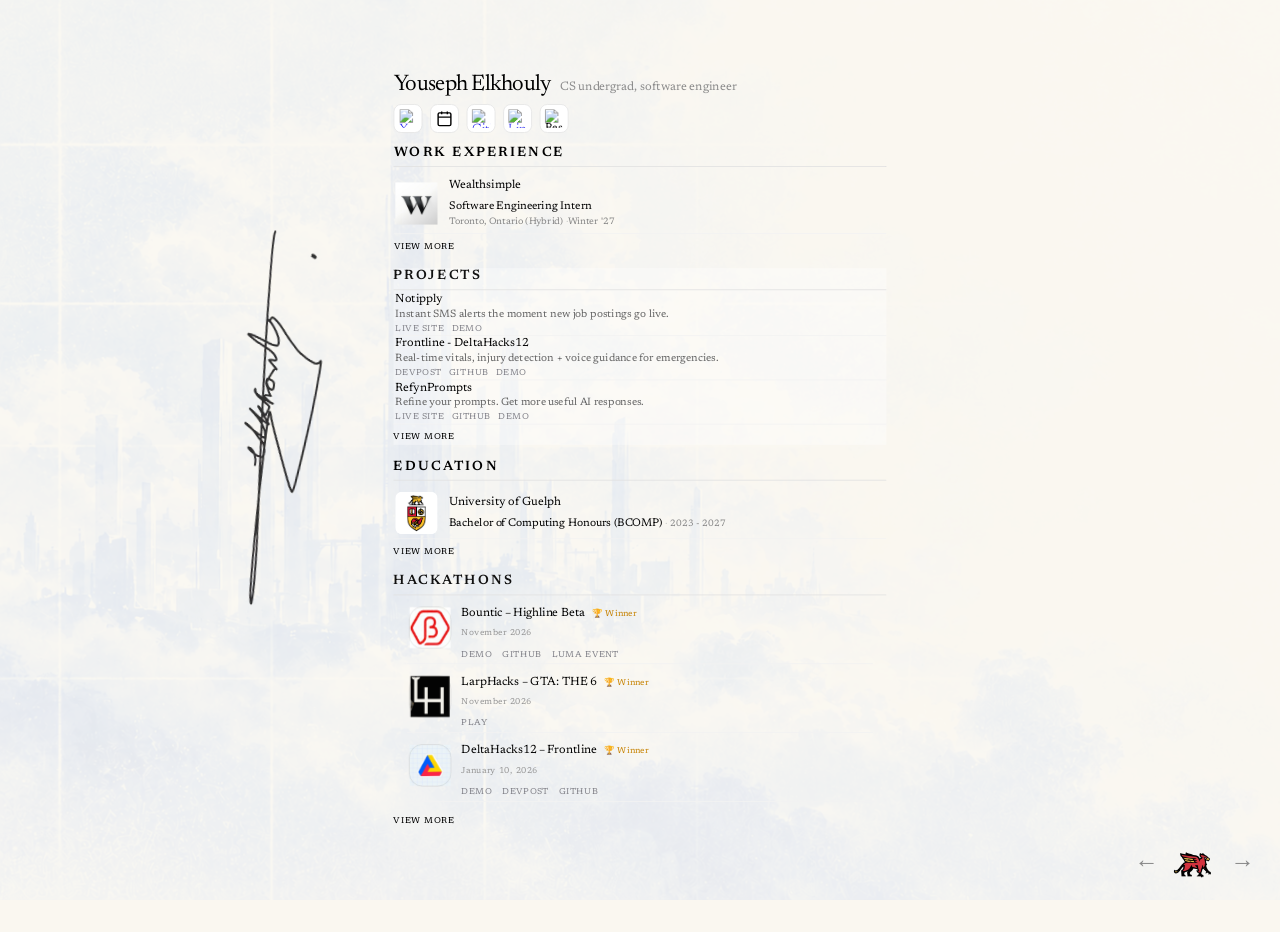
==== commit 1dec6a23: "Add Bountic hackathon win" ====
--- a/index.html
+++ b/index.html
@@ -4179,7 +4179,6 @@
       <!-- Completed Projects -->
       <div class="project-section">
     <div class="projects-grid">
-
           <!-- Notipply -->
       <div class="project-card">
             <div class="project-image">
@@ -4688,6 +4687,31 @@
     <h2>Hackathons</h2>
     <div class="hackathons-grid">
 
+          <!-- Highline Beta – Bountic (Winner) -->
+      <div class="hackathon-card">
+        <div class="hackathon-header">
+          <a href="https://www.highlinebeta.com/" target="_blank" rel="noopener noreferrer" style="text-decoration: none;">
+            <div class="hackathon-logo-wrapper">
+              <img src="highlinebeta.avif" alt="Highline Beta logo" />
+            </div>
+          </a>
+          <div class="hackathon-info">
+            <div class="hackathon-date">November 2026</div>
+            <h3 class="hackathon-title">Bountic – Highline Beta <span class="win-tag">🏆 Winner</span></h3>
+            <span class="hackathon-winner-badge">
+              <svg viewBox="0 0 24 24" fill="currentColor"><path d="M19 5h-2V3H7v2H5c-1.1 0-2 .9-2 2v1c0 2.55 1.92 4.63 4.39 4.94.63 1.5 1.98 2.63 3.61 2.96V19H7v2h10v-2h-4v-3.1c1.63-.33 2.98-1.46 3.61-2.96C18.08 12.55 20 10.55 20 8V7c0-1.1-.9-2-2-2zM5 8V7h2v3.82C5.84 10.4 5 9.3 5 8zm14 0c0 1.3-.84 2.4-2 2.82V7h2v1z"/></svg>
+              Winner
+            </span>
+          </div>
+        </div>
+        <p class="hackathon-description">Built Bountic, a hackathon-winning project. The project isn’t live yet; watch the demo or explore the source code.</p>
+        <div class="hackathon-buttons">
+          <a href="https://www.youtube.com/watch?v=LH2NHfu4Zt8" class="btn" target="_blank" rel="noopener noreferrer">Demo</a>
+          <a href="https://github.com/Youseph-Elkhouly/Bountic" class="btn" target="_blank" rel="noopener noreferrer">GitHub</a>
+          <a href="https://luma.com/0dy3tnev?tk=3eMsEi" class="btn" target="_blank" rel="noopener noreferrer">Luma event</a>
+        </div>
+      </div>
+
           <!-- LarpHacks - GTA: THE 6 -->
       <div class="hackathon-card">
         <div class="hackathon-header">
@@ -5737,7 +5761,8 @@
     cards.forEach(function (c) {
       var el = c.querySelector(".hackathon-title");
       var t = el ? el.textContent : "";
-      if (!keep.test(t)) { c.classList.add("hack-extra"); hidden++; }
+      var winner = /winner/i.test(t) || Array.from(c.querySelectorAll(".hackathon-winner-badge, .win-tag")).some(function (badge) { return /winner/i.test(badge.textContent); });
+      if (!keep.test(t) && !winner) { c.classList.add("hack-extra"); hidden++; }
     });
     if (hidden === 0) return;
     var btn = document.createElement("button");
